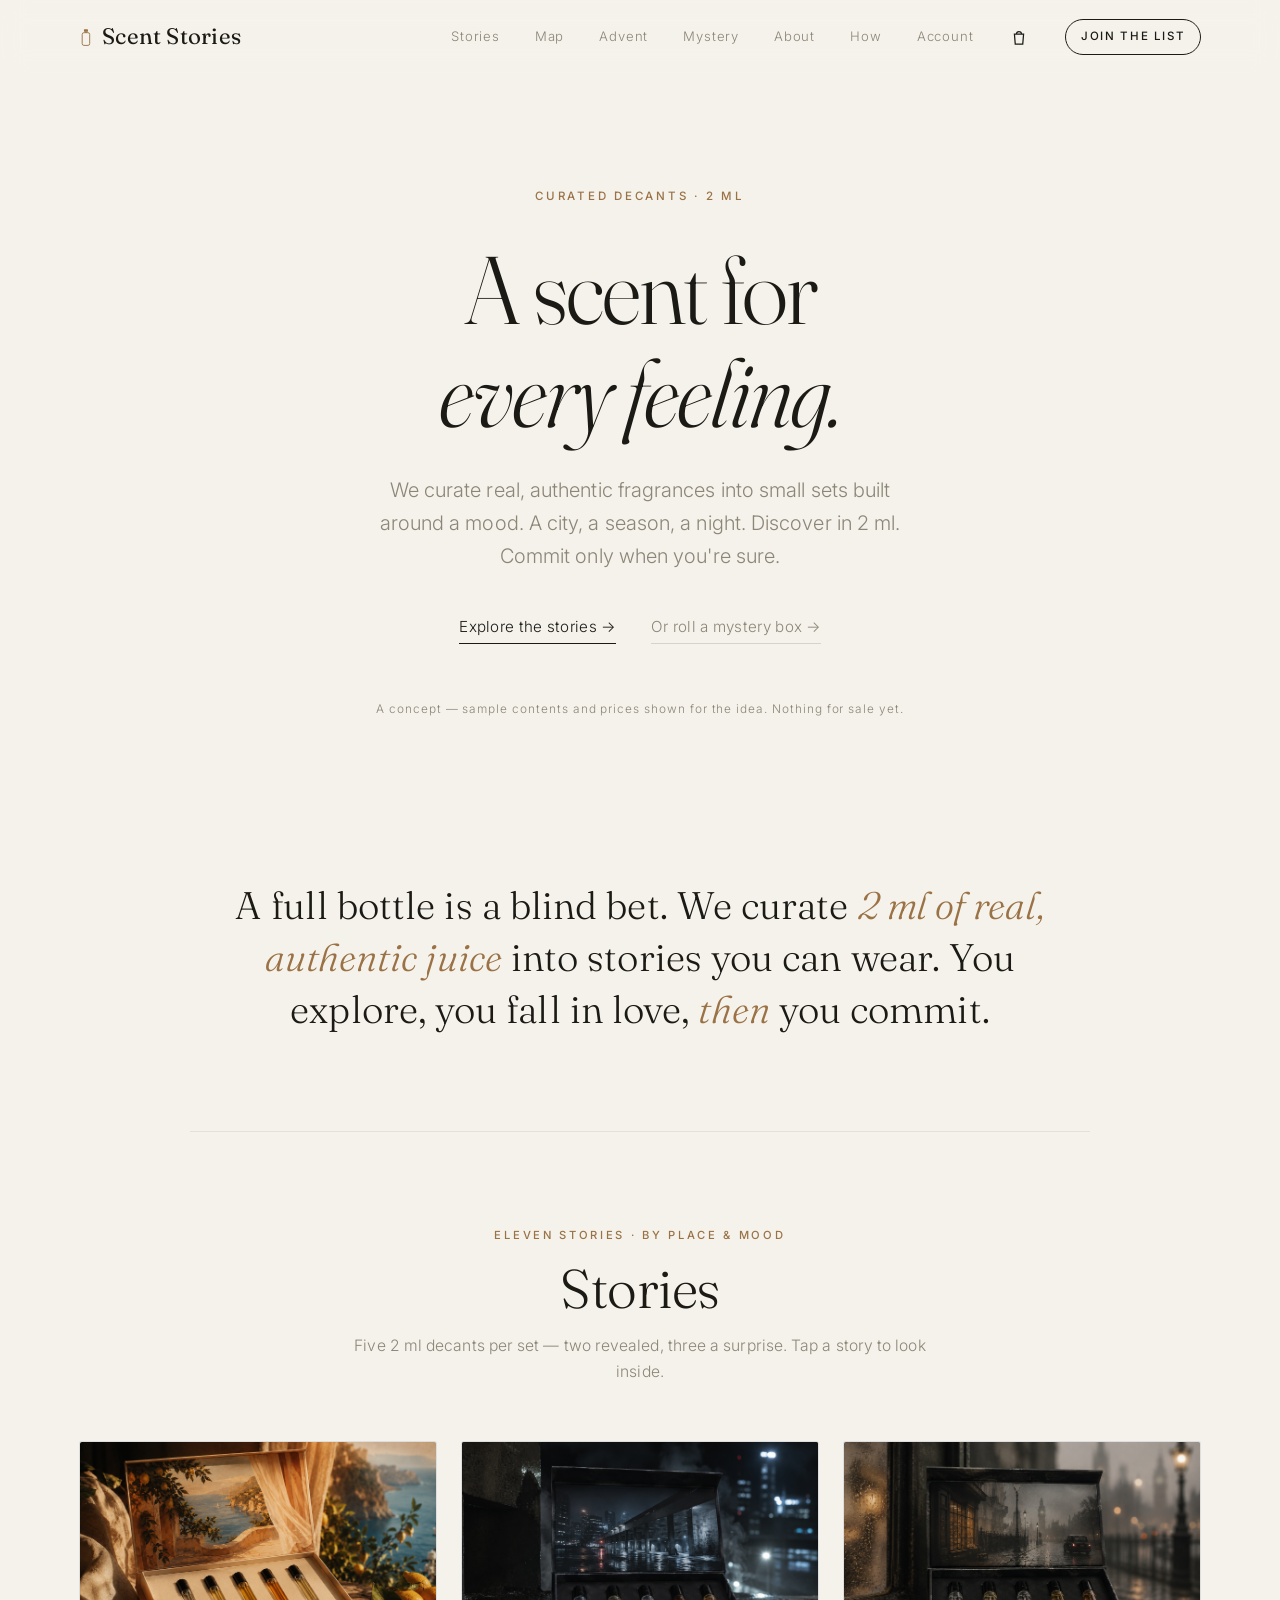
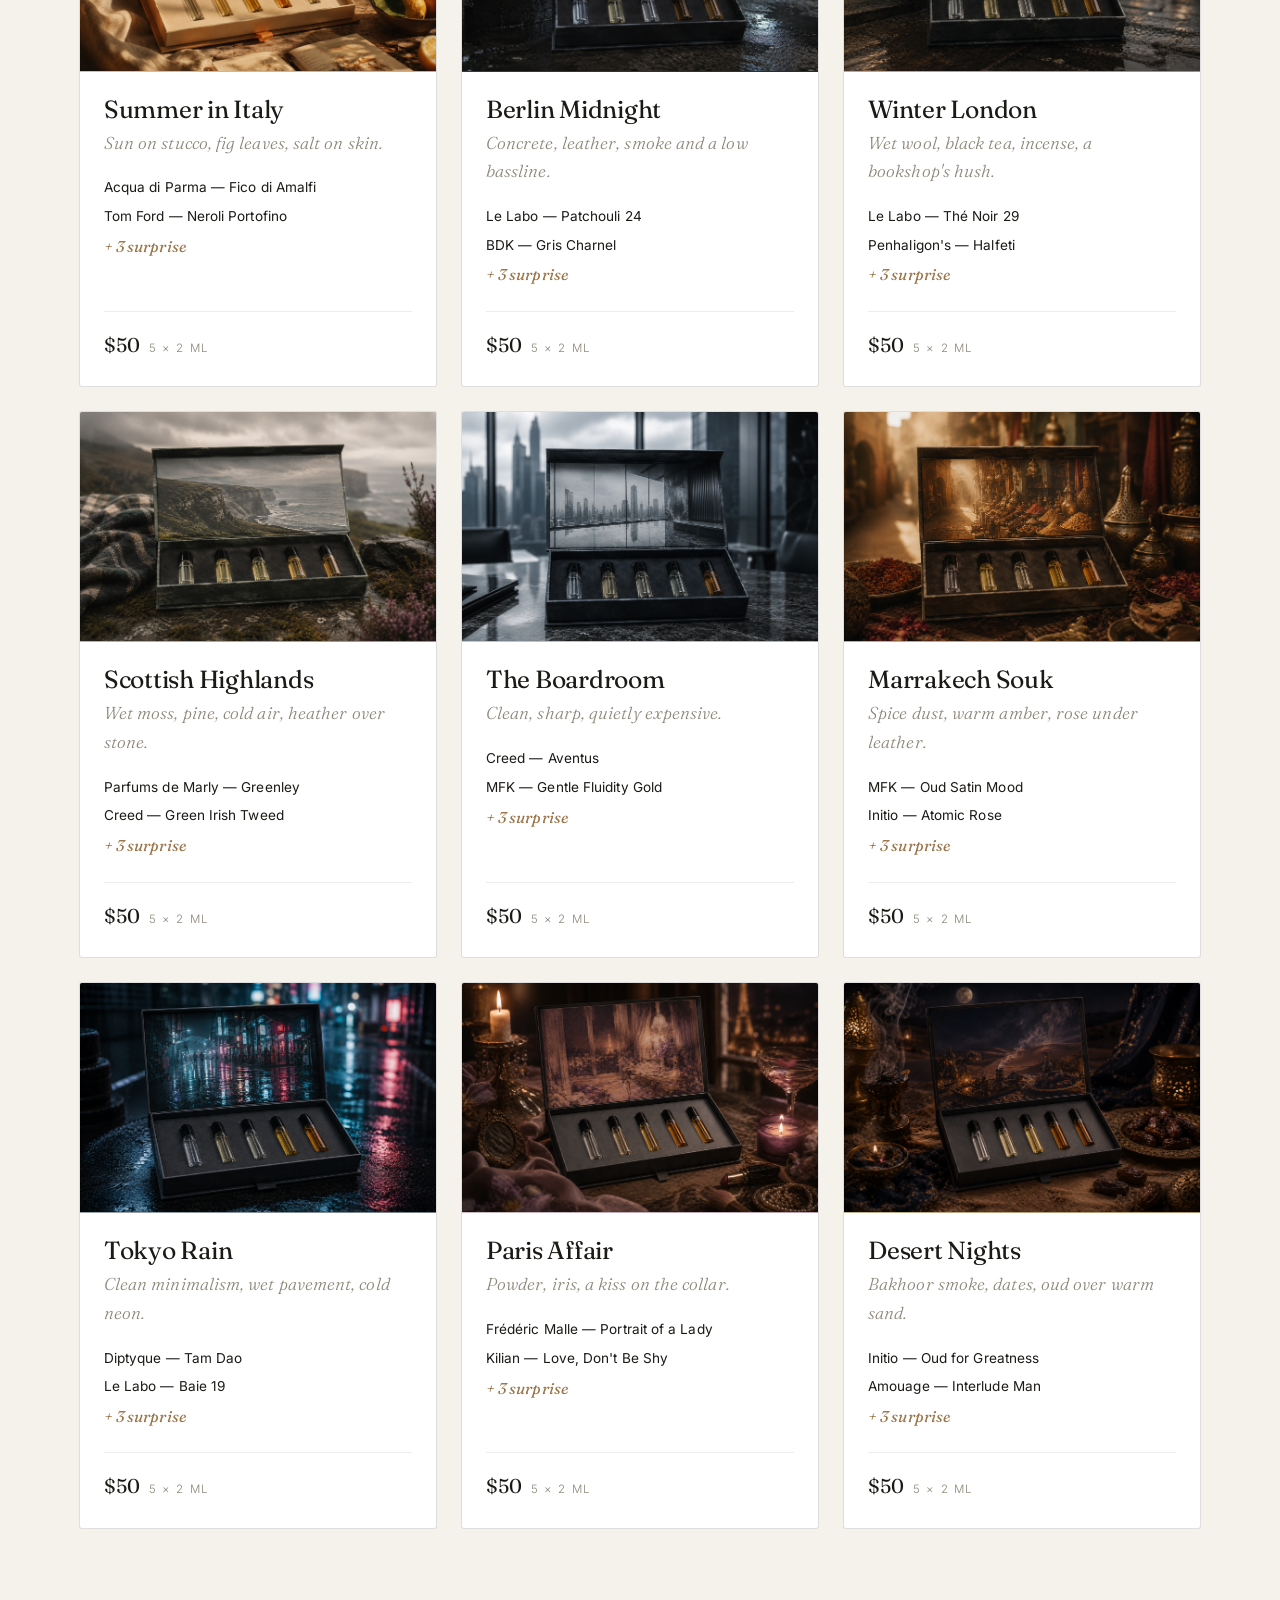
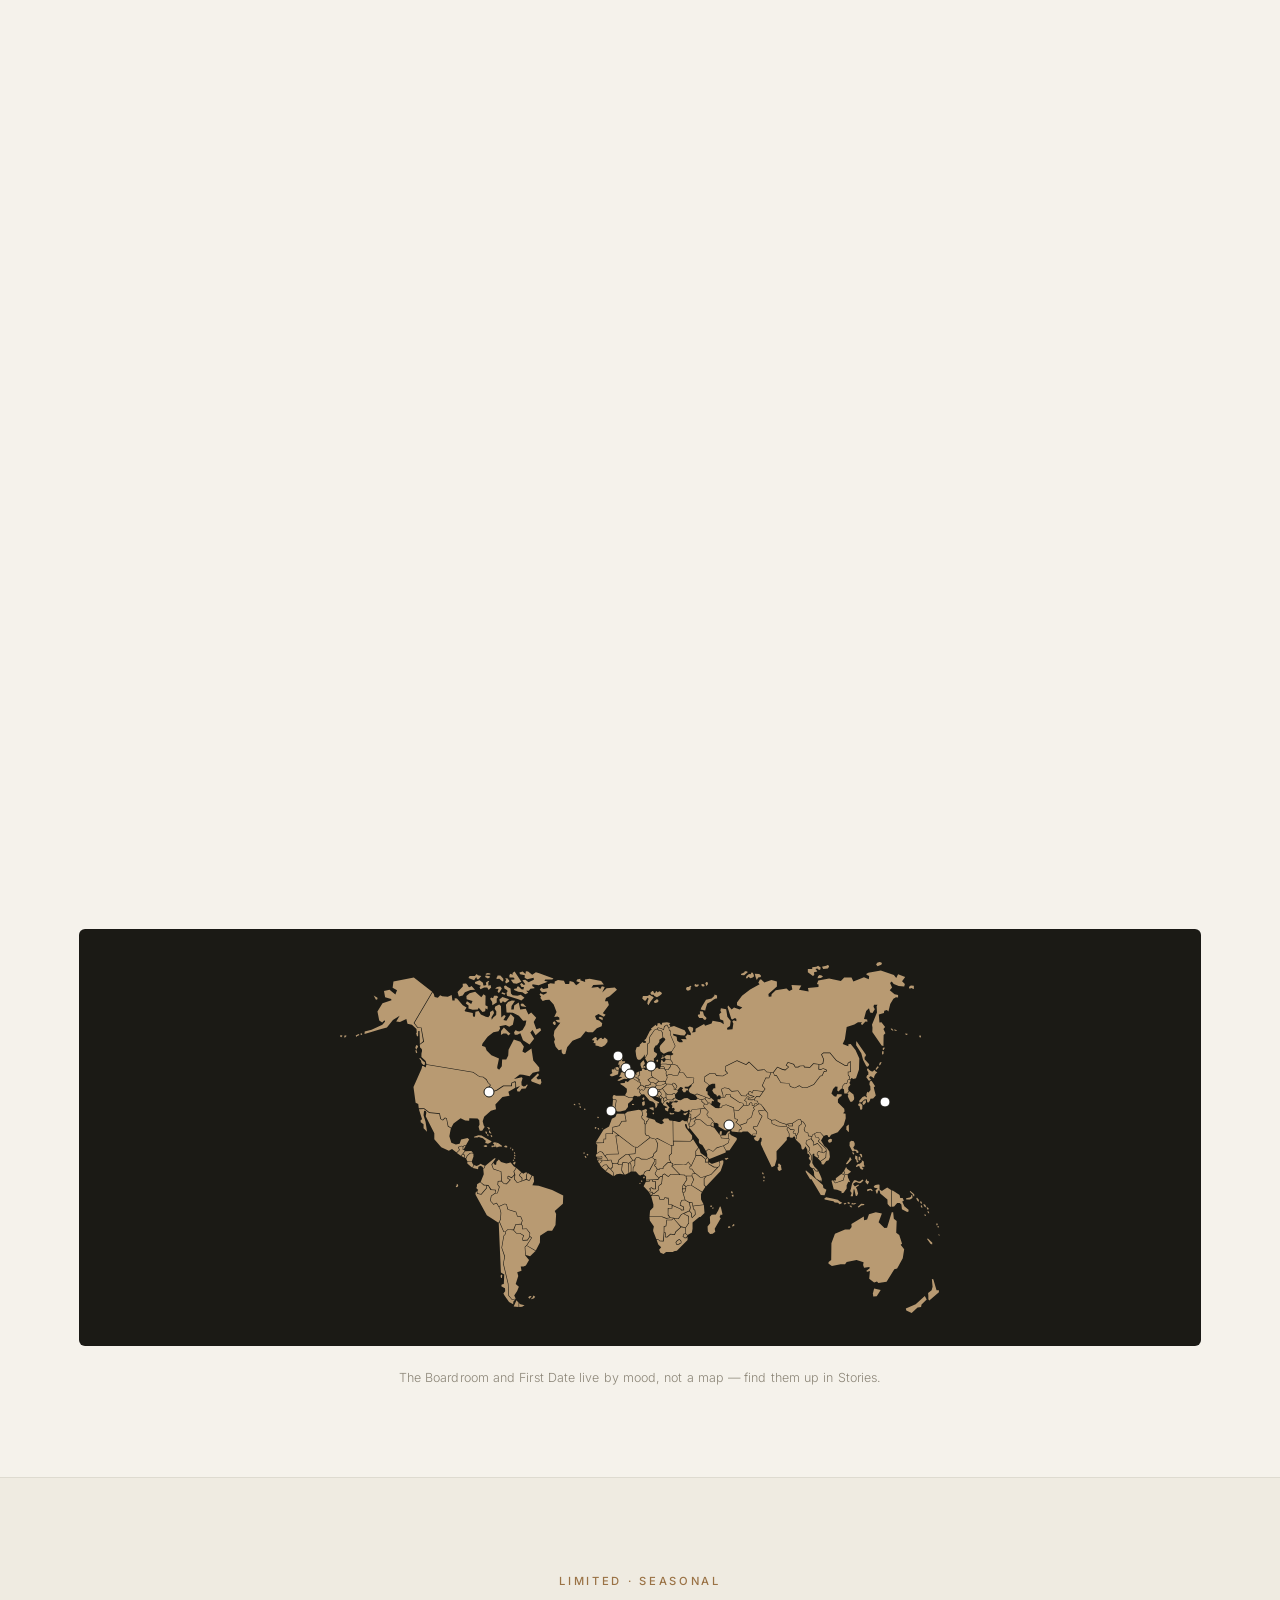
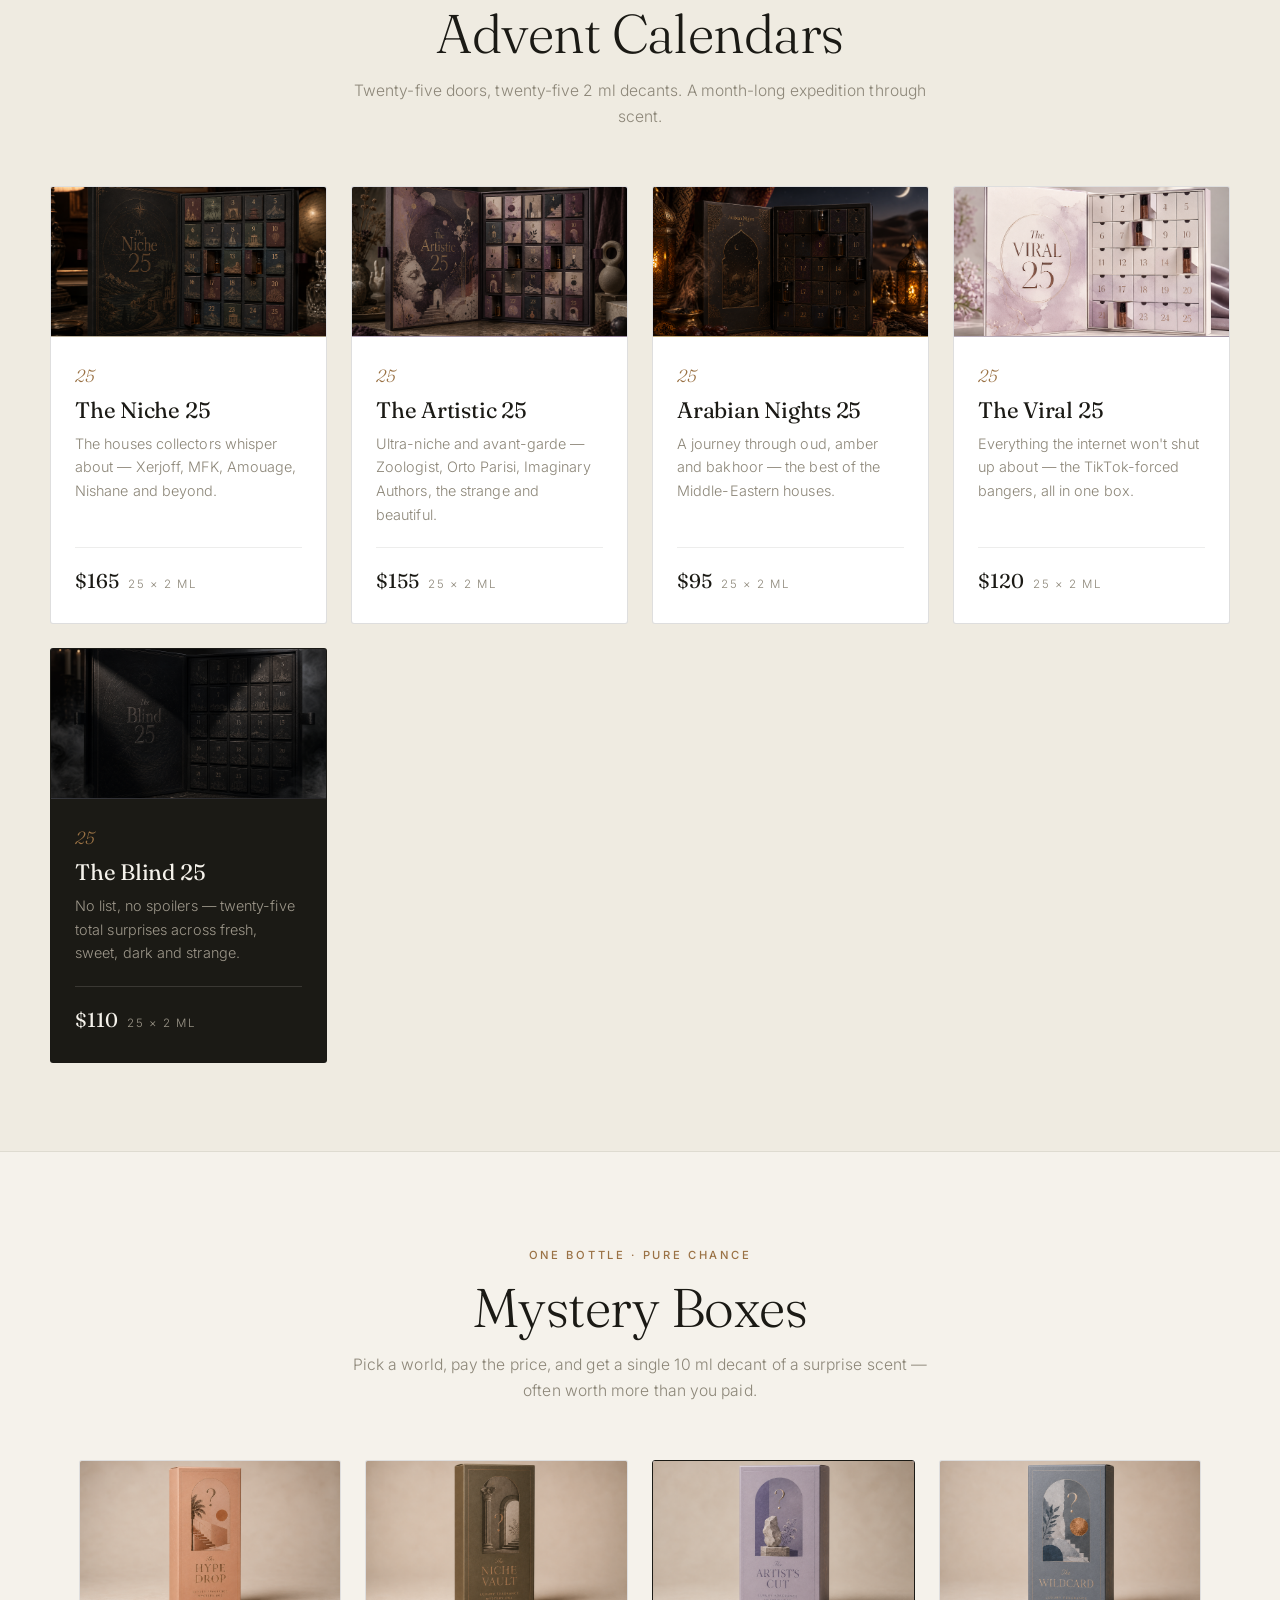
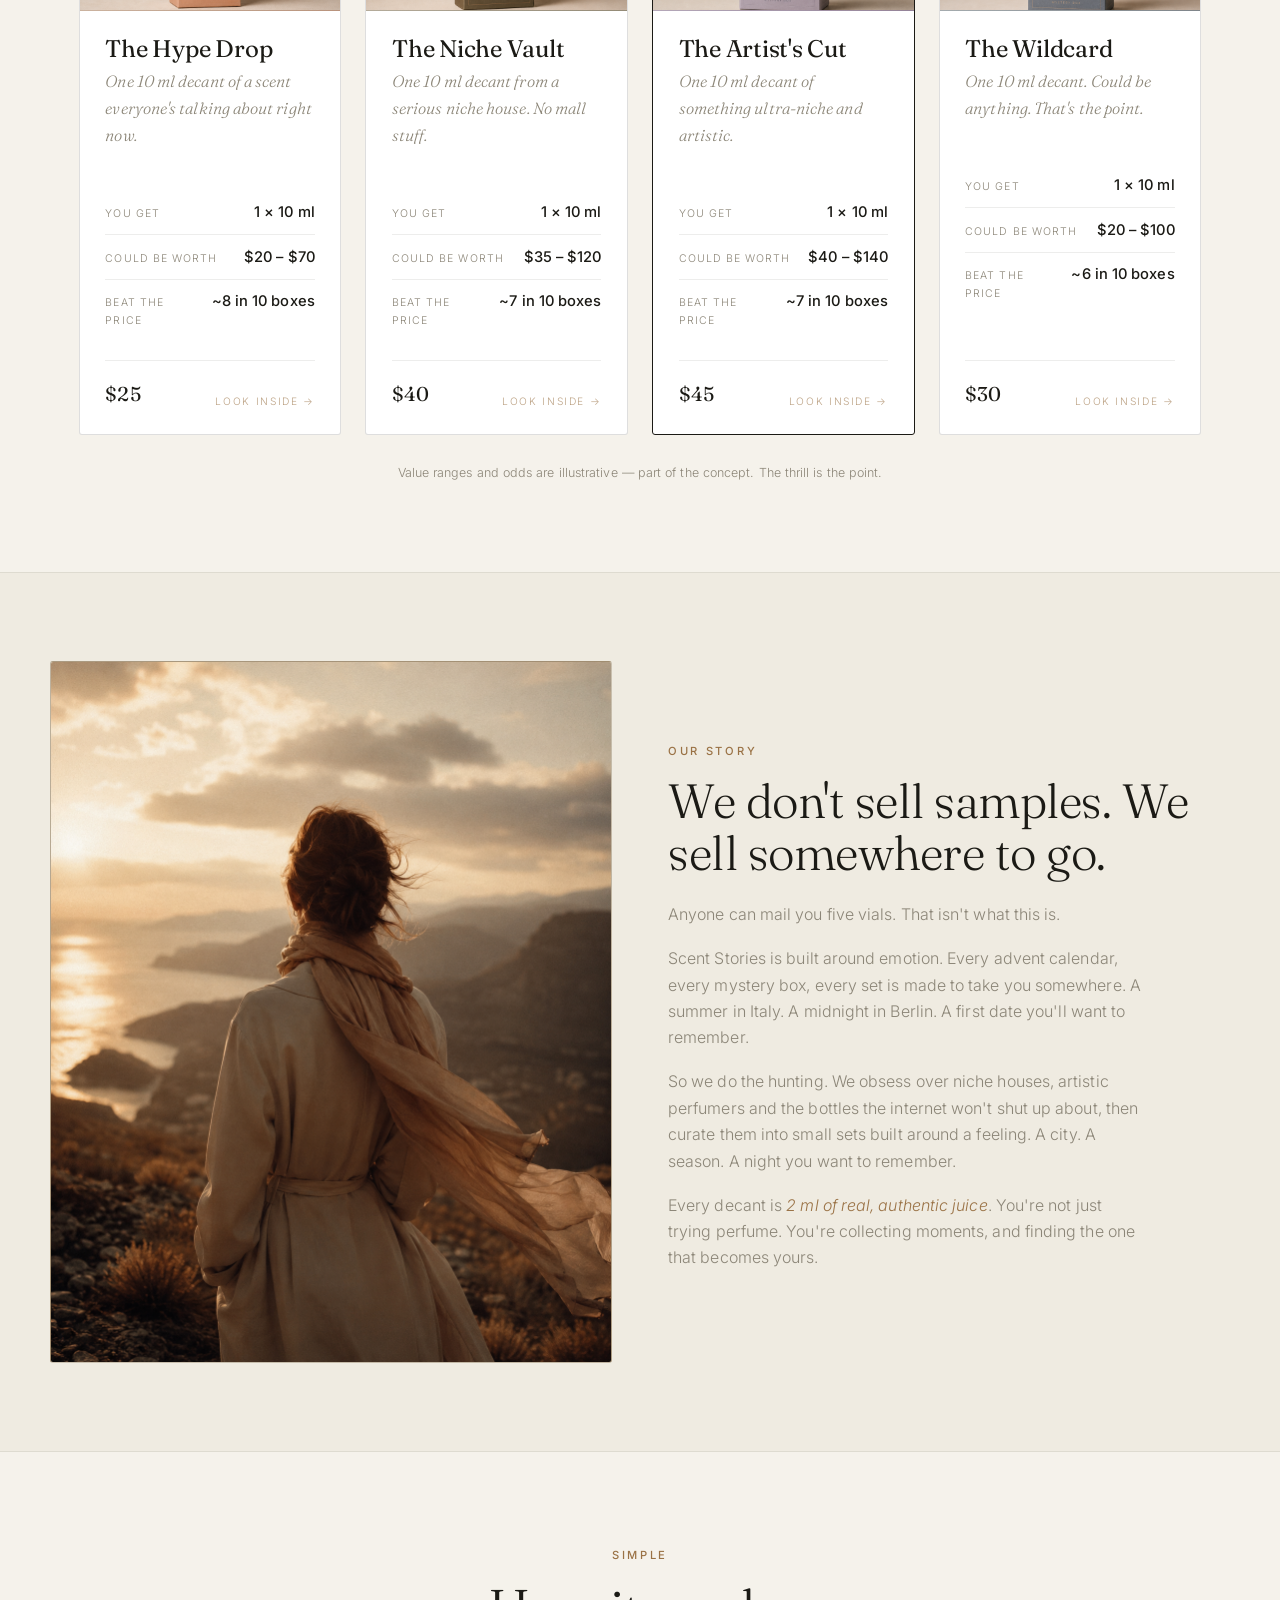
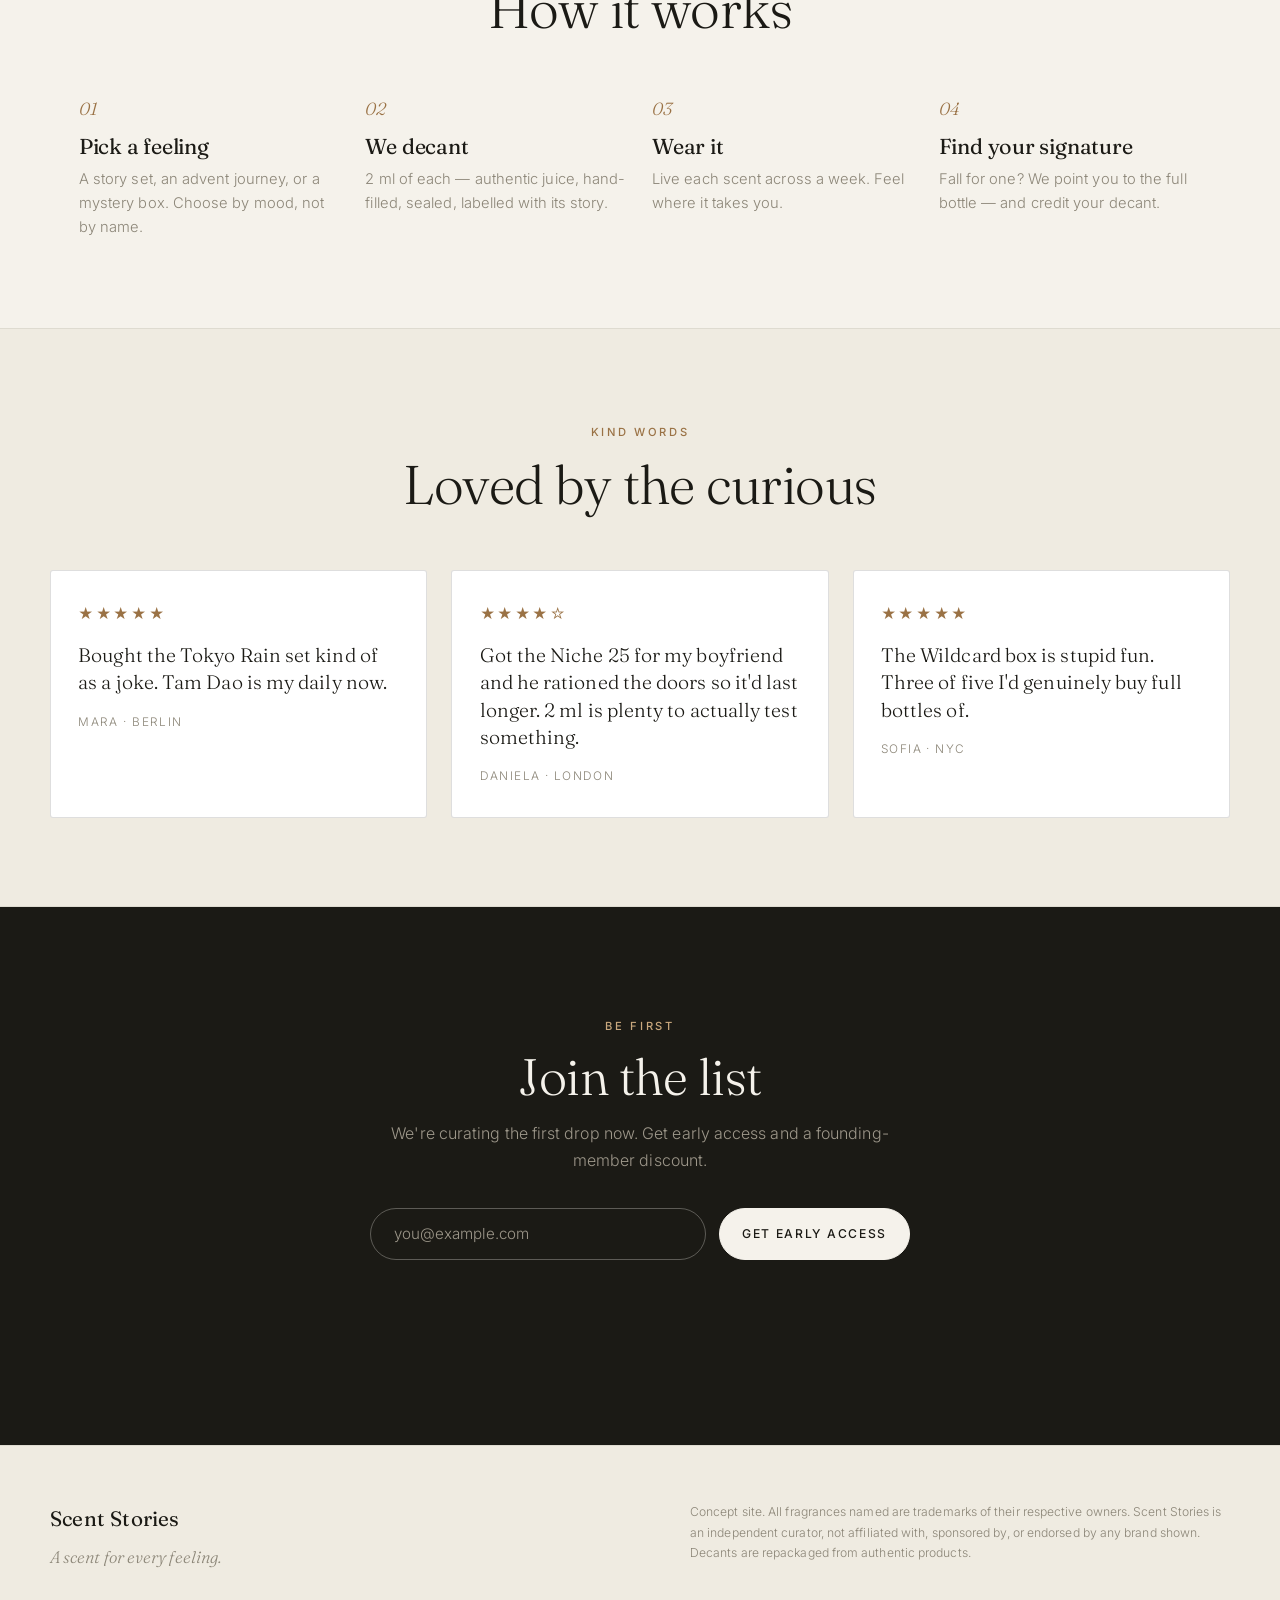
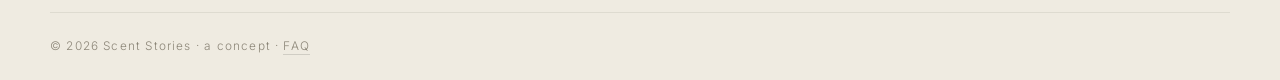
==== index.html @ eb75f5ad "Add working cart: add-to-bag from modal, slide-in drawer, qty/remove, badge, subtotal; account shows" ====
<!DOCTYPE html>
<html lang="en">
<head>
<meta charset="UTF-8" />
<meta name="viewport" content="width=device-width, initial-scale=1.0" />
<title>Scent Stories — a scent for every feeling</title>
<meta name="description" content="Curated 2ml decant sets, advent calendars and fragrance mystery boxes. A scent for every feeling." />
<link rel="preconnect" href="https://fonts.googleapis.com" />
<link rel="preconnect" href="https://fonts.gstatic.com" crossorigin />
<link href="https://fonts.googleapis.com/css2?family=Fraunces:ital,opsz,wght@0,9..144,300;0,9..144,400;1,9..144,400&family=Inter:wght@300;400;500&display=swap" rel="stylesheet" />
<link rel="icon" type="image/svg+xml" href="favicon.svg" />
<link rel="stylesheet" href="styles.css" />
</head>
<body>

<!-- NAV -->
<header class="nav" id="nav">
  <div class="nav-inner">
    <a href="#top" class="brand"><svg class="brand-mark" viewBox="0 0 24 32" aria-hidden="true"><rect x="8.5" y="2" width="7" height="4.4" rx="1" fill="currentColor"/><rect x="10.5" y="6" width="3" height="2" fill="currentColor"/><rect x="5.5" y="8" width="13" height="22" rx="3" fill="none" stroke="currentColor" stroke-width="1.6"/></svg>Scent&nbsp;Stories</a>
    <nav class="nav-links">
      <a href="#sets">Stories</a>
      <a href="#map">Map</a>
      <a href="#advent">Advent</a>
      <a href="#mystery">Mystery</a>
      <a href="#about">About</a>
      <a href="#how">How</a>
      <a href="account.html">Account</a>
    </nav>
    <button class="cart-btn" id="cartBtn" aria-label="Open bag">
      <svg viewBox="0 0 24 24" width="20" height="20" aria-hidden="true"><path d="M6.5 8.5 h11 l-1 12 H7.5 Z" fill="none" stroke="currentColor" stroke-width="1.5"/><path d="M9 8.5 a3 3 0 0 1 6 0" fill="none" stroke="currentColor" stroke-width="1.5"/></svg>
      <span class="cart-count" id="cartCount">0</span>
    </button>
    <a href="#waitlist" class="btn btn-pill nav-cta">Join the list</a>
    <button class="nav-toggle" aria-label="Menu" onclick="document.body.classList.toggle('nav-open')">
      <span></span><span></span><span></span>
    </button>
  </div>
</header>

<!-- HERO -->
<section class="hero" id="top">
  <div class="hero-content">
    <p class="eyebrow">Curated decants · 2&nbsp;ml</p>
    <h1 class="hero-title">A scent for<br/><em>every feeling.</em></h1>
    <p class="lede">We curate real, authentic fragrances into small sets built around a mood.
      A city, a season, a night. Discover in 2&nbsp;ml. Commit only when you're sure.</p>
    <div class="hero-actions">
      <a href="#sets" class="link-arrow">Explore the stories</a>
      <a href="#mystery" class="link-arrow muted">Or roll a mystery box</a>
    </div>
  </div>
  <p class="hero-note">A concept — sample contents and prices shown for the idea. Nothing for sale yet.</p>
</section>

<!-- MANIFESTO -->
<section class="manifesto reveal">
  <p>A full bottle is a blind bet. We curate <em>2&nbsp;ml of real, authentic juice</em>
     into stories you can wear. You explore, you fall in love, <em>then</em> you commit.</p>
</section>

<!-- STORIES / SETS -->
<section class="section" id="sets">
  <div class="section-head reveal">
    <span class="kicker">Eleven stories · by place &amp; mood</span>
    <h2>Stories</h2>
    <p>Five 2&nbsp;ml decants per set — two revealed, three a surprise. Tap a story to look inside.</p>
  </div>

  <div class="grid sets-grid">

    <article class="card set reveal">
      <div class="set-img g-italy"><img class="set-photo" src="images/summer-in-italy.png" alt="" loading="lazy" onerror="this.remove()"></div>
      <div class="set-body">
        <h3>Summer in Italy</h3>
        <p class="mood">Sun on stucco, fig leaves, salt on skin.</p>
        <ul class="notes"><li>Acqua di Parma — Fico di Amalfi</li><li>Tom Ford — Neroli Portofino</li><li class="surprise">+ 3 surprise</li></ul>
        <div class="set-foot"><div class="foot-left"><span class="price">$50</span><span class="qty">5 × 2&nbsp;ml</span></div><span class="open-hint">Look inside →</span></div>
      </div>
    </article>

    <article class="card set reveal">
      <div class="set-img g-berlin"><img class="set-photo" src="images/berlin-midnight.png" alt="" loading="lazy" onerror="this.remove()"></div>
      <div class="set-body">
        <h3>Berlin Midnight</h3>
        <p class="mood">Concrete, leather, smoke and a low bassline.</p>
        <ul class="notes"><li>Le Labo — Patchouli 24</li><li>BDK — Gris Charnel</li><li class="surprise">+ 3 surprise</li></ul>
        <div class="set-foot"><div class="foot-left"><span class="price">$50</span><span class="qty">5 × 2&nbsp;ml</span></div><span class="open-hint">Look inside →</span></div>
      </div>
    </article>

    <article class="card set reveal">
      <div class="set-img g-london"><img class="set-photo" src="images/winter-london.png" alt="" loading="lazy" onerror="this.remove()"></div>
      <div class="set-body">
        <h3>Winter London</h3>
        <p class="mood">Wet wool, black tea, incense, a bookshop's hush.</p>
        <ul class="notes"><li>Le Labo — Thé Noir 29</li><li>Penhaligon's — Halfeti</li><li class="surprise">+ 3 surprise</li></ul>
        <div class="set-foot"><div class="foot-left"><span class="price">$50</span><span class="qty">5 × 2&nbsp;ml</span></div><span class="open-hint">Look inside →</span></div>
      </div>
    </article>

    <article class="card set reveal">
      <div class="set-img g-highlands"><img class="set-photo" src="images/scottish-highlands.png" alt="" loading="lazy" onerror="this.remove()"></div>
      <div class="set-body">
        <h3>Scottish Highlands</h3>
        <p class="mood">Wet moss, pine, cold air, heather over stone.</p>
        <ul class="notes"><li>Parfums de Marly — Greenley</li><li>Creed — Green Irish Tweed</li><li class="surprise">+ 3 surprise</li></ul>
        <div class="set-foot"><div class="foot-left"><span class="price">$50</span><span class="qty">5 × 2&nbsp;ml</span></div><span class="open-hint">Look inside →</span></div>
      </div>
    </article>

    <article class="card set reveal">
      <div class="set-img g-board"><img class="set-photo" src="images/the-boardroom.png" alt="" loading="lazy" onerror="this.remove()"></div>
      <div class="set-body">
        <h3>The Boardroom</h3>
        <p class="mood">Clean, sharp, quietly expensive.</p>
        <ul class="notes"><li>Creed — Aventus</li><li>MFK — Gentle Fluidity Gold</li><li class="surprise">+ 3 surprise</li></ul>
        <div class="set-foot"><div class="foot-left"><span class="price">$50</span><span class="qty">5 × 2&nbsp;ml</span></div><span class="open-hint">Look inside →</span></div>
      </div>
    </article>

    <article class="card set reveal">
      <div class="set-img g-marrakech"><img class="set-photo" src="images/marrakech-souk.png" alt="" loading="lazy" onerror="this.remove()"></div>
      <div class="set-body">
        <h3>Marrakech Souk</h3>
        <p class="mood">Spice dust, warm amber, rose under leather.</p>
        <ul class="notes"><li>MFK — Oud Satin Mood</li><li>Initio — Atomic Rose</li><li class="surprise">+ 3 surprise</li></ul>
        <div class="set-foot"><div class="foot-left"><span class="price">$50</span><span class="qty">5 × 2&nbsp;ml</span></div><span class="open-hint">Look inside →</span></div>
      </div>
    </article>

    <article class="card set reveal">
      <div class="set-img g-tokyo"><img class="set-photo" src="images/tokyo-rain.png" alt="" loading="lazy" onerror="this.remove()"></div>
      <div class="set-body">
        <h3>Tokyo Rain</h3>
        <p class="mood">Clean minimalism, wet pavement, cold neon.</p>
        <ul class="notes"><li>Diptyque — Tam Dao</li><li>Le Labo — Baie 19</li><li class="surprise">+ 3 surprise</li></ul>
        <div class="set-foot"><div class="foot-left"><span class="price">$50</span><span class="qty">5 × 2&nbsp;ml</span></div><span class="open-hint">Look inside →</span></div>
      </div>
    </article>

    <article class="card set reveal">
      <div class="set-img g-paris"><img class="set-photo" src="images/paris-affair.png" alt="" loading="lazy" onerror="this.remove()"></div>
      <div class="set-body">
        <h3>Paris Affair</h3>
        <p class="mood">Powder, iris, a kiss on the collar.</p>
        <ul class="notes"><li>Frédéric Malle — Portrait of a Lady</li><li>Kilian — Love, Don't Be Shy</li><li class="surprise">+ 3 surprise</li></ul>
        <div class="set-foot"><div class="foot-left"><span class="price">$50</span><span class="qty">5 × 2&nbsp;ml</span></div><span class="open-hint">Look inside →</span></div>
      </div>
    </article>

    <article class="card set reveal">
      <div class="set-img g-desert"><img class="set-photo" src="images/desert-nights.png" alt="" loading="lazy" onerror="this.remove()"></div>
      <div class="set-body">
        <h3>Desert Nights</h3>
        <p class="mood">Bakhoor smoke, dates, oud over warm sand.</p>
        <ul class="notes"><li>Initio — Oud for Greatness</li><li>Amouage — Interlude Man</li><li class="surprise">+ 3 surprise</li></ul>
        <div class="set-foot"><div class="foot-left"><span class="price">$50</span><span class="qty">5 × 2&nbsp;ml</span></div><span class="open-hint">Look inside →</span></div>
      </div>
    </article>

    <article class="card set reveal">
      <div class="set-img g-ny"><img class="set-photo" src="images/new-york-penthouse.png" alt="" loading="lazy" onerror="this.remove()"></div>
      <div class="set-body">
        <h3>New York Penthouse</h3>
        <p class="mood">Ambroxan, glass, altitude. Loud on purpose.</p>
        <ul class="notes"><li>MFK — 724</li><li>Le Labo — Another 13</li><li class="surprise">+ 3 surprise</li></ul>
        <div class="set-foot"><div class="foot-left"><span class="price">$50</span><span class="qty">5 × 2&nbsp;ml</span></div><span class="open-hint">Look inside →</span></div>
      </div>
    </article>

    <article class="card set reveal">
      <div class="set-img g-date"><img class="set-photo" src="images/first-date.png" alt="" loading="lazy" onerror="this.remove()"></div>
      <div class="set-body">
        <h3>First Date</h3>
        <p class="mood">Warm, sweet, impossible not to lean closer.</p>
        <ul class="notes"><li>Kilian — Angels' Share</li><li>Nishane — Ani</li><li class="surprise">+ 3 surprise</li></ul>
        <div class="set-foot"><div class="foot-left"><span class="price">$50</span><span class="qty">5 × 2&nbsp;ml</span></div><span class="open-hint">Look inside →</span></div>
      </div>
    </article>

  </div>
</section>

<!-- SCENT MAP -->
<section class="section mapsec" id="map">
  <div class="section-head reveal">
    <span class="kicker">Travel by scent</span>
    <h2>Find your story on the map</h2>
    <p>Every set is a place. Tap a pin to open its story.</p>
  </div>
  <div class="map-wrap reveal">
    <div class="map-stage">
      <img class="map-bg" src="images/world-map.svg" alt="World map" />
      <button class="pin" style="left:24.9%;top:37.0%" data-target="New York Penthouse" aria-label="New York Penthouse"><span class="dot"></span><span class="plabel">New York Penthouse</span></button>
      <button class="pin" style="left:46.4%;top:26.8%" data-target="Scottish Highlands" aria-label="Scottish Highlands"><span class="dot"></span><span class="plabel">Scottish Highlands</span></button>
      <button class="pin" style="left:47.7%;top:30.3%" data-target="Winter London" aria-label="Winter London"><span class="dot"></span><span class="plabel">Winter London</span></button>
      <button class="pin" style="left:48.4%;top:31.9%" data-target="Paris Affair" aria-label="Paris Affair"><span class="dot"></span><span class="plabel">Paris Affair</span></button>
      <button class="pin" style="left:51.8%;top:29.7%" data-target="Berlin Midnight" aria-label="Berlin Midnight"><span class="dot"></span><span class="plabel">Berlin Midnight</span></button>
      <button class="pin" style="left:52.2%;top:37.0%" data-target="Summer in Italy" aria-label="Summer in Italy"><span class="dot"></span><span class="plabel">Summer in Italy</span></button>
      <button class="pin" style="left:45.2%;top:42.6%" data-target="Marrakech Souk" aria-label="Marrakech Souk"><span class="dot"></span><span class="plabel">Marrakech Souk</span></button>
      <button class="pin" style="left:64.8%;top:46.6%" data-target="Desert Nights" aria-label="Desert Nights"><span class="dot"></span><span class="plabel">Desert Nights</span></button>
      <button class="pin" style="left:90.8%;top:40.1%" data-target="Tokyo Rain" aria-label="Tokyo Rain"><span class="dot"></span><span class="plabel">Tokyo Rain</span></button>
    </div>
  </div>
  <p class="map-hint">The Boardroom and First Date live by mood, not a map — find them up in Stories.</p>
</section>

<!-- ADVENT -->
<section class="section section-alt" id="advent">
  <div class="section-head reveal">
    <span class="kicker">Limited · seasonal</span>
    <h2>Advent Calendars</h2>
    <p>Twenty-five doors, twenty-five 2&nbsp;ml decants. A month-long expedition through scent.</p>
  </div>

  <div class="grid advent-grid">
    <article class="card advent reveal">
      <div class="advent-img g-advent-niche"><img class="advent-photo" src="images/advent-niche-25.png" alt="" loading="lazy" onerror="this.remove()"></div>
      <div class="advent-body">
        <span class="advent-no">25</span>
        <h3>The Niche 25</h3>
        <p>The houses collectors whisper about — Xerjoff, MFK, Amouage, Nishane and beyond.</p>
        <div class="set-foot"><div class="foot-left"><span class="price">$165</span><span class="qty">25 × 2&nbsp;ml</span></div><span class="open-hint">Look inside →</span></div>
      </div>
    </article>
    <article class="card advent reveal">
      <div class="advent-img g-advent-artistic"><img class="advent-photo" src="images/advent-artistic-25.png" alt="" loading="lazy" onerror="this.remove()"></div>
      <div class="advent-body">
        <span class="advent-no">25</span>
        <h3>The Artistic 25</h3>
        <p>Ultra-niche and avant-garde — Zoologist, Orto Parisi, Imaginary Authors, the strange and beautiful.</p>
        <div class="set-foot"><div class="foot-left"><span class="price">$155</span><span class="qty">25 × 2&nbsp;ml</span></div><span class="open-hint">Look inside →</span></div>
      </div>
    </article>
    <article class="card advent reveal">
      <div class="advent-img g-advent-arab"><img class="advent-photo" src="images/advent-arabian-25.png" alt="" loading="lazy" onerror="this.remove()"></div>
      <div class="advent-body">
        <span class="advent-no">25</span>
        <h3>Arabian Nights 25</h3>
        <p>A journey through oud, amber and bakhoor — the best of the Middle-Eastern houses.</p>
        <div class="set-foot"><div class="foot-left"><span class="price">$95</span><span class="qty">25 × 2&nbsp;ml</span></div><span class="open-hint">Look inside →</span></div>
      </div>
    </article>
    <article class="card advent reveal">
      <div class="advent-img g-advent-viral"><img class="advent-photo" src="images/advent-tiktok-25.png" alt="" loading="lazy" onerror="this.remove()"></div>
      <div class="advent-body">
        <span class="advent-no">25</span>
        <h3>The Viral 25</h3>
        <p>Everything the internet won't shut up about — the TikTok-forced bangers, all in one box.</p>
        <div class="set-foot"><div class="foot-left"><span class="price">$120</span><span class="qty">25 × 2&nbsp;ml</span></div><span class="open-hint">Look inside →</span></div>
      </div>
    </article>
    <article class="card advent advent-dark reveal">
      <div class="advent-img g-advent-blind"><img class="advent-photo" src="images/advent-blind-25.png" alt="" loading="lazy" onerror="this.remove()"></div>
      <div class="advent-body">
        <span class="advent-no">25</span>
        <h3>The Blind 25</h3>
        <p>No list, no spoilers — twenty-five total surprises across fresh, sweet, dark and strange.</p>
        <div class="set-foot"><div class="foot-left"><span class="price">$110</span><span class="qty">25 × 2&nbsp;ml</span></div><span class="open-hint">Look inside →</span></div>
      </div>
    </article>
  </div>
</section>

<!-- MYSTERY BOXES -->
<section class="section" id="mystery">
  <div class="section-head reveal">
    <span class="kicker">One bottle · pure chance</span>
    <h2>Mystery Boxes</h2>
    <p>Pick a world, pay the price, and get a single 10&nbsp;ml decant of a surprise scent — often
      worth more than you paid.</p>
  </div>

  <div class="grid mystery-grid">

    <article class="card mbox reveal">
      <div class="mbox-img g-myhype"><img class="mbox-photo" src="images/mystery-hype.png" alt="" loading="lazy" onerror="this.remove()"></div>
      <div class="mbox-body">
        <h3>The Hype Drop</h3>
        <p class="mbox-sub">One 10&nbsp;ml decant of a scent everyone's talking about right now.</p>
        <ul class="mbox-facts">
          <li><span>You get</span><b>1 × 10&nbsp;ml</b></li>
          <li><span>Could be worth</span><b>$20 – $70</b></li>
          <li><span>Beat the price</span><b>~8 in 10 boxes</b></li>
        </ul>
        <div class="mbox-foot"><span class="price">$25</span><span class="open-hint">Look inside →</span></div>
      </div>
    </article>

    <article class="card mbox reveal">
      <div class="mbox-img g-myvault"><img class="mbox-photo" src="images/mystery-niche.png" alt="" loading="lazy" onerror="this.remove()"></div>
      <div class="mbox-body">
        <h3>The Niche Vault</h3>
        <p class="mbox-sub">One 10&nbsp;ml decant from a serious niche house. No mall stuff.</p>
        <ul class="mbox-facts">
          <li><span>You get</span><b>1 × 10&nbsp;ml</b></li>
          <li><span>Could be worth</span><b>$35 – $120</b></li>
          <li><span>Beat the price</span><b>~7 in 10 boxes</b></li>
        </ul>
        <div class="mbox-foot"><span class="price">$40</span><span class="open-hint">Look inside →</span></div>
      </div>
    </article>

    <article class="card mbox mbox-feature reveal">
      <div class="mbox-img g-myartist"><img class="mbox-photo" src="images/mystery-artist.png" alt="" loading="lazy" onerror="this.remove()"></div>
      <div class="mbox-body">
        <h3>The Artist's Cut</h3>
        <p class="mbox-sub">One 10&nbsp;ml decant of something ultra-niche and artistic.</p>
        <ul class="mbox-facts">
          <li><span>You get</span><b>1 × 10&nbsp;ml</b></li>
          <li><span>Could be worth</span><b>$40 – $140</b></li>
          <li><span>Beat the price</span><b>~7 in 10 boxes</b></li>
        </ul>
        <div class="mbox-foot"><span class="price">$45</span><span class="open-hint">Look inside →</span></div>
      </div>
    </article>

    <article class="card mbox reveal">
      <div class="mbox-img g-mywild"><img class="mbox-photo" src="images/mystery-wildcard.png" alt="" loading="lazy" onerror="this.remove()"></div>
      <div class="mbox-body">
        <h3>The Wildcard</h3>
        <p class="mbox-sub">One 10&nbsp;ml decant. Could be anything. That's the point.</p>
        <ul class="mbox-facts">
          <li><span>You get</span><b>1 × 10&nbsp;ml</b></li>
          <li><span>Could be worth</span><b>$20 – $100</b></li>
          <li><span>Beat the price</span><b>~6 in 10 boxes</b></li>
        </ul>
        <div class="mbox-foot"><span class="price">$30</span><span class="open-hint">Look inside →</span></div>
      </div>
    </article>

  </div>
  <p class="odds-note">Value ranges and odds are illustrative — part of the concept. The thrill is the point.</p>
</section>

<!-- ABOUT -->
<section class="section section-alt about" id="about">
  <div class="about-grid">
    <div class="about-media reveal">
      <div class="about-img g-about"><img class="about-photo" src="images/about.png" alt="" loading="lazy" onerror="this.remove()"></div>
    </div>
    <div class="about-text reveal">
      <span class="kicker">Our story</span>
      <h2>We don't sell samples. We sell somewhere to go.</h2>
      <p>Anyone can mail you five vials. That isn't what this is.</p>
      <p>Scent Stories is built around emotion. Every advent calendar, every mystery box, every set
        is made to take you somewhere. A summer in Italy. A midnight in Berlin. A first date you'll
        want to remember.</p>
      <p>So we do the hunting. We obsess over niche houses, artistic perfumers and the bottles the
        internet won't shut up about, then curate them into small sets built around a feeling.
        A city. A season. A night you want to remember.</p>
      <p>Every decant is <em>2&nbsp;ml of real, authentic juice</em>. You're not just trying perfume.
        You're collecting moments, and finding the one that becomes yours.</p>
    </div>
  </div>
</section>

<!-- HOW IT WORKS -->
<section class="section" id="how">
  <div class="section-head reveal"><span class="kicker">Simple</span><h2>How it works</h2></div>
  <div class="grid steps-grid">
    <div class="step reveal"><span class="step-no">01</span><h3>Pick a feeling</h3><p>A story set, an advent journey, or a mystery box. Choose by mood, not by name.</p></div>
    <div class="step reveal"><span class="step-no">02</span><h3>We decant</h3><p>2&nbsp;ml of each — authentic juice, hand-filled, sealed, labelled with its story.</p></div>
    <div class="step reveal"><span class="step-no">03</span><h3>Wear it</h3><p>Live each scent across a week. Feel where it takes you.</p></div>
    <div class="step reveal"><span class="step-no">04</span><h3>Find your signature</h3><p>Fall for one? We point you to the full bottle — and credit your decant.</p></div>
  </div>
</section>

<!-- REVIEWS -->
<section class="section section-alt reviews" id="reviews">
  <div class="section-head reveal"><span class="kicker">Kind words</span><h2>Loved by the curious</h2></div>
  <div class="grid reviews-grid">
    <figure class="review reveal">
      <div class="stars">★★★★★</div>
      <blockquote>Bought the Tokyo Rain set kind of as a joke. Tam Dao is my daily now.</blockquote>
      <figcaption>Mara · Berlin</figcaption>
    </figure>
    <figure class="review reveal">
      <div class="stars">★★★★☆</div>
      <blockquote>Got the Niche 25 for my boyfriend and he rationed the doors so it'd last longer.
        2 ml is plenty to actually test something.</blockquote>
      <figcaption>Daniela · London</figcaption>
    </figure>
    <figure class="review reveal">
      <div class="stars">★★★★★</div>
      <blockquote>The Wildcard box is stupid fun. Three of five I'd genuinely buy full bottles of.</blockquote>
      <figcaption>Sofia · NYC</figcaption>
    </figure>
  </div>
</section>

<!-- WAITLIST -->
<section class="waitlist" id="waitlist">
  <div class="waitlist-inner reveal">
    <span class="kicker">Be first</span>
    <h2>Join the list</h2>
    <p>We're curating the first drop now. Get early access and a founding-member discount.</p>
    <form class="wl-form" onsubmit="event.preventDefault(); try{localStorage.setItem('ss_email', this.querySelector('input').value);}catch(e){} this.reset(); document.getElementById('wl-msg').classList.add('show');">
      <input type="email" required placeholder="you@example.com" aria-label="Email" />
      <button type="submit" class="btn btn-solid">Get early access</button>
    </form>
    <p id="wl-msg" class="wl-msg">You're on the list. (Concept demo — nothing was sent.)</p>
  </div>
</section>

<!-- FOOTER -->
<footer class="footer">
  <div class="footer-inner">
    <div class="footer-brand"><span class="brand">Scent&nbsp;Stories</span><p>A scent for every feeling.</p></div>
    <p class="disclaimer">Concept site. All fragrances named are trademarks of their respective owners.
      Scent Stories is an independent curator, not affiliated with, sponsored by, or endorsed by any brand shown.
      Decants are repackaged from authentic products.</p>
  </div>
  <div class="footer-bottom">© 2026 Scent Stories · a concept · <a href="faq.html" class="footer-link">FAQ</a></div>
</footer>

<!-- PRODUCT MODAL -->
<div class="modal" id="modal" aria-hidden="true">
  <div class="modal-overlay" data-close></div>
  <div class="modal-panel" role="dialog" aria-modal="true" aria-labelledby="modalTitle">
    <button class="modal-close" data-close aria-label="Close">×</button>
    <div class="modal-media" id="modalMedia"></div>
    <div class="modal-body">
      <span class="kicker" id="modalKicker">The set</span>
      <h3 id="modalTitle"></h3>
      <p class="modal-tagline" id="modalTagline"></p>
      <p class="modal-price" id="modalPrice"></p>
      <p class="modal-listlabel" id="modalListLabel">Inside</p>
      <ul class="modal-list" id="modalList"></ul>
      <p class="modal-next">First drop ships this autumn. Add it to your bag now — nothing is charged,
        this is a concept.</p>
      <button class="btn btn-solid full" id="modalAdd">Add to bag</button>
    </div>
  </div>
</div>

<!-- CART DRAWER -->
<div class="cart" id="cart" aria-hidden="true">
  <div class="cart-overlay" data-cart-close></div>
  <aside class="cart-panel" role="dialog" aria-label="Your bag">
    <div class="cart-head"><h3>Your bag</h3><button class="cart-x" data-cart-close aria-label="Close">×</button></div>
    <ul class="cart-items" id="cartItems"></ul>
    <p class="cart-empty" id="cartEmpty">Your bag is empty. <a href="#sets" data-cart-close class="link-arrow">Explore the stories</a></p>
    <div class="cart-foot" id="cartFoot" hidden>
      <div class="cart-sub"><span>Subtotal</span><span id="cartSubtotal">$0</span></div>
      <p class="cart-note">Concept demo — checkout isn't live yet. The first drop ships this autumn.</p>
      <button class="btn btn-solid full" id="cartCheckout">Checkout</button>
    </div>
  </aside>
</div>

<script>
const $=id=>document.getElementById(id);
// scroll reveal
const io=new IntersectionObserver((es)=>{es.forEach(e=>{if(e.isIntersecting){e.target.classList.add('in');io.unobserve(e.target);}})},{threshold:0.1});
document.querySelectorAll('.reveal').forEach(el=>io.observe(el));
// nav
const nav=document.getElementById('nav');
addEventListener('scroll',()=>nav.classList.toggle('scrolled',scrollY>16));
document.querySelectorAll('.nav-links a').forEach(a=>a.addEventListener('click',()=>document.body.classList.remove('nav-open')));

// product modal
const modal=document.getElementById('modal');
let currentProduct=null, currentPrice=0;
function openModal(card){
  const type = card.classList.contains('advent')?'advent':card.classList.contains('mbox')?'mystery':'set';
  const media=card.querySelector('.set-img,.advent-img,.mbox-img');
  $('modalMedia').innerHTML = media?media.outerHTML:'';
  currentProduct = card.querySelector('h3').textContent;
  $('modalTitle').textContent = currentProduct;
  const tag=card.querySelector('.mood,.mbox-sub,.advent-body p');
  $('modalTagline').textContent = tag?tag.textContent:'';
  $('modalKicker').textContent = type==='mystery'?'Mystery box':type==='advent'?'Advent calendar':'The set';
  // price + qty
  const price=card.querySelector('.price'), qty=card.querySelector('.qty');
  $('modalPrice').textContent = [price&&price.textContent, qty&&qty.textContent].filter(Boolean).join('  ·  ');
  currentPrice = price?parseFloat(price.textContent.replace(/[^0-9.]/g,'')):0;
  // list (set notes, or mystery facts)
  const list=$('modalList'); list.innerHTML='';
  const noteEls=card.querySelectorAll('.notes li');
  const factEls=card.querySelectorAll('.mbox-facts li');
  if(noteEls.length){
    noteEls.forEach(li=>{const l=document.createElement('li'); l.textContent=li.textContent; if(li.classList.contains('surprise'))l.classList.add('surprise'); list.appendChild(l);});
    $('modalListLabel').textContent='Inside the set'; $('modalListLabel').style.display=''; list.style.display='';
  } else if(factEls.length){
    factEls.forEach(li=>{const l=document.createElement('li'); const s=li.querySelector('span'), b=li.querySelector('b'); l.innerHTML='<span class="ml-label">'+(s?s.textContent:'')+'</span> '+(b?b.textContent:''); list.appendChild(l);});
    $('modalListLabel').textContent='The odds'; $('modalListLabel').style.display=''; list.style.display='';
  } else { $('modalListLabel').style.display='none'; list.style.display='none'; }
  modal.classList.add('open'); modal.setAttribute('aria-hidden','false'); document.body.style.overflow='hidden';
}
function closeModal(){ modal.classList.remove('open'); modal.setAttribute('aria-hidden','true'); document.body.style.overflow=''; }
document.querySelectorAll('.set,.advent,.mbox').forEach(card=>{
  card.style.cursor='pointer';
  card.addEventListener('click',e=>{ if(e.target.closest('a'))return; openModal(card); });
});
modal.querySelectorAll('[data-close]').forEach(el=>el.addEventListener('click',closeModal));
document.querySelectorAll('.pin').forEach(pin=>{
  pin.addEventListener('click',()=>{ const t=pin.getAttribute('data-target'); const card=[...document.querySelectorAll('.set')].find(c=>c.querySelector('h3').textContent===t); if(card)openModal(card); });
});

// cart
const cart=$('cart');
function getCart(){try{return JSON.parse(localStorage.getItem('ss_cart')||'[]');}catch(e){return [];}}
function saveCart(c){try{localStorage.setItem('ss_cart',JSON.stringify(c));}catch(e){} renderCart();}
function addToCart(name,price){const c=getCart();const it=c.find(x=>x.name===name);if(it){it.qty++;}else{c.push({name:name,price:price,qty:1});}saveCart(c);}
function cartCount(){return getCart().reduce((n,i)=>n+i.qty,0);}
function money(n){return '$'+(Math.round(n*100)/100);}
function renderCart(){
  const c=getCart(); const n=cartCount();
  $('cartCount').textContent=n; $('cartCount').style.visibility=n?'visible':'hidden';
  const list=$('cartItems'); list.innerHTML='';
  if(!c.length){$('cartEmpty').hidden=false; $('cartFoot').hidden=true; return;}
  $('cartEmpty').hidden=true; $('cartFoot').hidden=false;
  c.forEach((it,idx)=>{
    const li=document.createElement('li'); li.className='cart-item';
    const info=document.createElement('div'); info.className='ci-info';
    info.innerHTML='<span class="ci-name"></span><span class="ci-price"></span>';
    info.querySelector('.ci-name').textContent=it.name; info.querySelector('.ci-price').textContent=money(it.price);
    const ctrl=document.createElement('div'); ctrl.className='ci-qty';
    const minus=document.createElement('button'); minus.textContent='−'; minus.setAttribute('aria-label','Decrease');
    const q=document.createElement('span'); q.textContent=it.qty;
    const plus=document.createElement('button'); plus.textContent='+'; plus.setAttribute('aria-label','Increase');
    minus.addEventListener('click',()=>{const a=getCart();a[idx].qty--;if(a[idx].qty<=0)a.splice(idx,1);saveCart(a);});
    plus.addEventListener('click',()=>{const a=getCart();a[idx].qty++;saveCart(a);});
    ctrl.append(minus,q,plus);
    li.append(info,ctrl); list.appendChild(li);
  });
  $('cartSubtotal').textContent=money(c.reduce((s,i)=>s+i.price*i.qty,0));
}
function openCart(){cart.classList.add('open');cart.setAttribute('aria-hidden','false');document.body.style.overflow='hidden';}
function closeCart(){cart.classList.remove('open');cart.setAttribute('aria-hidden','true');document.body.style.overflow='';}
$('cartBtn').addEventListener('click',openCart);
cart.querySelectorAll('[data-cart-close]').forEach(el=>el.addEventListener('click',closeCart));
$('cartCheckout').addEventListener('click',()=>{ closeCart(); location.hash='#waitlist'; });
$('modalAdd').addEventListener('click',()=>{ if(currentProduct){ addToCart(currentProduct,currentPrice||0); closeModal(); openCart(); } });
renderCart();

addEventListener('keydown',e=>{ if(e.key==='Escape'){closeModal();closeCart();} });
</script>
</body>
</html>
---- styles.css ----
/* ============ Scent Stories — quiet-luxury minimal ============ */
:root{
  --bg:#f5f2eb;          /* warm bone */
  --bg-2:#efebe1;
  --paper:#ffffff;
  --ink:#1b1a15;
  --muted:#8c8678;
  --line:rgba(27,26,21,.14);
  --line-soft:rgba(27,26,21,.08);
  --accent:#9a7245;      /* muted bronze, used sparingly */
  --disp:"Fraunces",Georgia,serif;
  --sans:"Inter",system-ui,sans-serif;
  --maxw:1180px;
}
*{box-sizing:border-box;margin:0;padding:0}
html{scroll-behavior:smooth}
body{background:var(--bg);color:var(--ink);font-family:var(--sans);font-weight:300;line-height:1.65;
  -webkit-font-smoothing:antialiased;overflow-x:hidden;letter-spacing:.005em}
h1,h2,h3{font-family:var(--disp);font-weight:300;line-height:1.08;letter-spacing:-.01em}
em{font-style:italic}
a{color:inherit;text-decoration:none}
.kicker{font-family:var(--sans);font-size:.7rem;letter-spacing:.24em;text-transform:uppercase;font-weight:500;color:var(--accent)}

/* buttons & links */
.btn{display:inline-flex;align-items:center;justify-content:center;gap:.5em;font-family:var(--sans);
  font-size:.76rem;letter-spacing:.14em;text-transform:uppercase;font-weight:500;padding:1em 1.8em;
  border-radius:999px;cursor:pointer;border:1px solid var(--ink);transition:.3s ease}
.btn-solid{background:var(--ink);color:var(--bg)}
.btn-solid:hover{background:transparent;color:var(--ink)}
.btn-line{background:transparent;color:var(--ink)}
.btn-line:hover{background:var(--ink);color:var(--bg)}
.btn-pill{padding:.65em 1.3em;font-size:.72rem}
.btn.full{width:100%}
.link-arrow{font-size:.95rem;letter-spacing:.02em;border-bottom:1px solid var(--ink);padding-bottom:.25em;transition:.3s}
.link-arrow::after{content:" →";transition:.3s}
.link-arrow:hover{color:var(--accent);border-color:var(--accent)}
.link-arrow.muted{color:var(--muted);border-color:var(--line)}
.link-arrow.muted:hover{color:var(--ink);border-color:var(--ink)}

/* ============ NAV ============ */
.nav{position:sticky;top:0;z-index:50;background:rgba(245,242,235,.85);backdrop-filter:blur(12px);
  border-bottom:1px solid transparent;transition:.3s}
.nav.scrolled{border-color:var(--line-soft)}
.nav-inner{max-width:var(--maxw);margin:0 auto;padding:1.15rem 1.8rem;display:flex;align-items:center;gap:2rem}
.brand{font-family:var(--disp);font-size:1.4rem;font-weight:400;letter-spacing:.01em;display:inline-flex;align-items:center;gap:.42em}
.brand-mark{width:.62em;height:.92em;color:var(--accent);flex-shrink:0}
.nav-links{margin-left:auto;display:flex;gap:2.2rem}
.nav-links a{font-size:.82rem;letter-spacing:.06em;color:var(--muted);transition:.25s}
.nav-links a:hover{color:var(--ink)}
.nav-cta{margin-left:0}
.nav-toggle{display:none;flex-direction:column;gap:5px;background:none;border:0;cursor:pointer;margin-left:auto}
.nav-toggle span{width:24px;height:1.5px;background:var(--ink);transition:.3s}

/* ============ HERO ============ */
.hero{position:relative;max-width:var(--maxw);margin:0 auto;padding:7rem 1.8rem 5rem;text-align:center}
.eyebrow{font-size:.72rem;letter-spacing:.24em;text-transform:uppercase;font-weight:500;color:var(--accent);margin-bottom:2rem}
.hero-title{font-size:clamp(2.8rem,8vw,6rem);font-weight:300;margin-bottom:1.8rem;letter-spacing:-.02em}
.hero-title em{font-style:italic;color:var(--ink)}
.lede{font-size:clamp(1.05rem,2vw,1.25rem);color:var(--muted);max-width:540px;margin:0 auto 2.6rem;font-weight:300}
.hero-actions{display:flex;gap:2.2rem;justify-content:center;flex-wrap:wrap;align-items:center}
.hero-note{margin-top:3.5rem;font-size:.74rem;letter-spacing:.08em;color:var(--muted)}

/* ============ MANIFESTO ============ */
.manifesto{max-width:900px;margin:0 auto;padding:5rem 1.8rem 6rem;text-align:center;border-bottom:1px solid var(--line-soft)}
.manifesto p{font-family:var(--disp);font-weight:300;font-size:clamp(1.5rem,3.4vw,2.4rem);line-height:1.35}
.manifesto em{font-style:italic;color:var(--accent)}

/* ============ SECTIONS ============ */
.section{max-width:var(--maxw);margin:0 auto;padding:5.5rem 1.8rem}
.section-alt{background:var(--bg-2);max-width:none;border-top:1px solid var(--line-soft);border-bottom:1px solid var(--line-soft)}
.section-alt > *{max-width:var(--maxw);margin-left:auto;margin-right:auto}
.section-head{text-align:center;max-width:600px;margin:0 auto 3.5rem}
.section-head h2{font-size:clamp(2.2rem,5vw,3.4rem);font-weight:300;margin:.8rem 0 .9rem}
.section-head p{color:var(--muted);font-size:.98rem}
.grid{display:grid;gap:1.5rem}
.sets-grid{grid-template-columns:repeat(auto-fill,minmax(270px,1fr))}
.advent-grid{grid-template-columns:repeat(auto-fill,minmax(255px,1fr))}
.mystery-grid{grid-template-columns:repeat(auto-fit,minmax(260px,1fr));align-items:stretch}
.steps-grid{grid-template-columns:repeat(auto-fit,minmax(210px,1fr));gap:2.5rem 1.5rem}

/* ============ CARDS ============ */
.card{background:var(--paper);border:1px solid var(--line);border-radius:3px;overflow:hidden;transition:.4s cubic-bezier(.2,.7,.2,1)}
.set:hover,.advent:hover{transform:translateY(-4px);box-shadow:0 18px 40px -28px rgba(27,26,21,.45)}
.set:hover .set-photo,.advent:hover .advent-photo{transform:scale(1.05)}

/* sets */
.set-img{height:230px;position:relative;overflow:hidden;border-bottom:1px solid var(--line)}
.set-photo{position:absolute;inset:0;width:100%;height:100%;object-fit:cover;display:block;transition:.6s cubic-bezier(.2,.7,.2,1)}
.set-body{padding:1.5rem 1.5rem 1.6rem}
.set-body h3{font-size:1.55rem;font-weight:400;margin-bottom:.4rem}
.mood{color:var(--muted);font-style:italic;font-family:var(--disp);font-size:1.08rem;margin-bottom:1.2rem;font-weight:300}
.notes{list-style:none;display:flex;flex-direction:column;gap:.4rem;margin-bottom:1.4rem}
.notes li{font-size:.85rem;color:var(--ink);font-weight:400}
.notes li.surprise{color:var(--accent);font-style:italic;font-family:var(--disp);font-size:.98rem}
.set-foot{display:flex;align-items:center;justify-content:space-between;border-top:1px solid var(--line-soft);padding-top:1rem}
.qty{font-size:.72rem;letter-spacing:.14em;text-transform:uppercase;color:var(--muted)}

/* refined muted placeholders */
.g-italy{background:linear-gradient(155deg,#e9ddc6,#c9a87d)}
.g-berlin{background:linear-gradient(155deg,#3e3f45,#17161b)}
.g-london{background:linear-gradient(155deg,#bcc4c8,#6e797f)}
.g-highlands{background:linear-gradient(155deg,#c4d2bf,#5c7a62)}
.g-board{background:linear-gradient(155deg,#e0e3e5,#99a2a9)}
.g-marrakech{background:linear-gradient(155deg,#e4c49a,#a86d40)}
.g-tokyo{background:linear-gradient(155deg,#b0bac4,#4a5560)}
.g-paris{background:linear-gradient(155deg,#e7d3d9,#b78ea0)}
.g-desert{background:linear-gradient(155deg,#decaa2,#9c6f3f)}
.g-ny{background:linear-gradient(155deg,#ced3d7,#5a6068)}
.g-date{background:linear-gradient(155deg,#e9cfb6,#b97a5b)}

/* ============ ADVENT ============ */
.advent{display:flex;flex-direction:column}
.advent-img{height:150px;position:relative;overflow:hidden;border-bottom:1px solid var(--line)}
.advent-photo{position:absolute;inset:0;width:100%;height:100%;object-fit:cover;display:block;transition:.6s cubic-bezier(.2,.7,.2,1)}
.advent-body{padding:1.5rem 1.5rem 1.6rem;display:flex;flex-direction:column;flex:1}
.advent-no{font-family:var(--disp);font-style:italic;font-size:1.1rem;color:var(--accent);margin-bottom:.5rem}
.advent-body h3{font-size:1.4rem;font-weight:400;margin-bottom:.6rem}
.advent-body p{color:var(--muted);font-size:.9rem;margin-bottom:1.3rem;flex:1}
.g-advent-niche{background:linear-gradient(155deg,#d8cdb6,#9c8a63)}
.g-advent-artistic{background:linear-gradient(155deg,#cfc0d4,#7a5f7e)}
.g-advent-arab{background:linear-gradient(155deg,#dcc28f,#9c6a2c)}
.g-advent-viral{background:linear-gradient(155deg,#d6cad9,#8a7d93)}
.g-advent-blind{background:linear-gradient(155deg,#3a3b42,#15110d)}
.advent-dark{background:var(--ink)}
.advent-dark .advent-body h3{color:#f5f2eb}
.advent-dark .advent-body p{color:#9d978a}
.advent-dark .qty{color:#9d978a}
.advent-dark .price{color:#f5f2eb}
.advent-dark .open-hint{color:#d8c19a}
.advent-dark .set-foot{border-color:rgba(245,242,235,.14)}

/* ============ MYSTERY ============ */
.mbox{display:flex;flex-direction:column}
.mbox-img{height:150px;position:relative;overflow:hidden;border-bottom:1px solid var(--line)}
.mbox-photo{position:absolute;inset:0;width:100%;height:100%;object-fit:cover;display:block;transition:.6s cubic-bezier(.2,.7,.2,1)}
.mbox:hover{transform:translateY(-4px);box-shadow:0 18px 40px -28px rgba(27,26,21,.45)}
.mbox:hover .mbox-photo{transform:scale(1.05)}
.mbox-body{padding:1.6rem 1.6rem 1.5rem;display:flex;flex-direction:column;flex:1}
.g-myhype{background:linear-gradient(155deg,#e9cdb6,#b97a5b)}
.g-myvault{background:linear-gradient(155deg,#cfc4b0,#7a6e52)}
.g-myartist{background:linear-gradient(155deg,#cfc0d4,#7a5f7e)}
.g-mywild{background:linear-gradient(155deg,#bcc4c8,#5a6068)}
.mbox h3{font-size:1.5rem;font-weight:400;margin-bottom:.4rem}
.mbox-sub{color:var(--muted);font-style:italic;font-family:var(--disp);font-size:1.02rem;margin-bottom:1.5rem;font-weight:300}
.drops-label{font-size:.68rem;letter-spacing:.18em;text-transform:uppercase;color:var(--accent);margin-bottom:.8rem;font-weight:500}
.drops{list-style:none;display:flex;flex-direction:column;gap:.75rem;margin-bottom:1.7rem;flex:1}
.drops li{font-size:.88rem;padding-left:1.1rem;position:relative;line-height:1.45;color:var(--ink)}
.drops li::before{content:"—";position:absolute;left:0;color:var(--muted)}
.mbox-feature{border-color:var(--ink)}

/* ============ STEPS ============ */
.step{text-align:left}
.step-no{font-family:var(--disp);font-style:italic;font-size:1.1rem;color:var(--accent)}
.step h3{font-size:1.35rem;font-weight:400;margin:.7rem 0 .55rem}
.step p{color:var(--muted);font-size:.92rem}

/* ============ WAITLIST ============ */
.waitlist{background:var(--ink);color:var(--bg);padding:6.5rem 1.8rem;text-align:center}
.waitlist .kicker{color:#c9a87d}
.waitlist-inner{max-width:540px;margin:0 auto}
.waitlist h2{font-size:clamp(2.2rem,5vw,3.2rem);font-weight:300;margin:.7rem 0 1rem;color:#f5f2eb}
.waitlist p{color:#9d978a;margin-bottom:2.2rem}
.wl-form{display:flex;gap:.8rem;flex-wrap:wrap;justify-content:center}
.wl-form input{flex:1;min-width:230px;background:transparent;border:1px solid rgba(245,242,235,.3);
  border-radius:999px;padding:1em 1.5em;color:#f5f2eb;font-family:var(--sans);font-size:.95rem;font-weight:300}
.wl-form input::placeholder{color:#9d978a}
.wl-form input:focus{outline:none;border-color:#c9a87d}
.wl-form .btn-solid{background:#f5f2eb;color:var(--ink);border-color:#f5f2eb}
.wl-form .btn-solid:hover{background:transparent;color:#f5f2eb}
.wl-msg{margin-top:1.4rem;color:#c9a87d;font-size:.9rem;font-style:italic;font-family:var(--disp);opacity:0;transform:translateY(6px);transition:.4s}
.wl-msg.show{opacity:1;transform:none}

/* ============ FOOTER ============ */
.footer{background:var(--bg-2);border-top:1px solid var(--line-soft);padding:3.5rem 1.8rem 1.5rem}
.footer-inner{max-width:var(--maxw);margin:0 auto;display:flex;gap:3rem;flex-wrap:wrap;justify-content:space-between;align-items:flex-start}
.footer-brand .brand{font-size:1.3rem}
.footer-brand p{font-family:var(--disp);font-style:italic;color:var(--muted);font-size:1.05rem;margin-top:.5rem;font-weight:300}
.disclaimer{max-width:540px;color:var(--muted);font-size:.76rem;line-height:1.7}
.footer-bottom{max-width:var(--maxw);margin:2.5rem auto 0;padding-top:1.5rem;border-top:1px solid var(--line-soft);
  font-size:.74rem;letter-spacing:.1em;color:var(--muted)}

/* ============ PRICE / FOOT ============ */
.foot-left{display:flex;align-items:baseline;gap:.55rem}
.price{font-family:var(--disp);font-weight:400;font-size:1.25rem;color:var(--ink)}

/* ============ MYSTERY FACTS ============ */
.mbox-facts{list-style:none;display:flex;flex-direction:column;margin:1.1rem 0 1.3rem;flex:1}
.mbox-facts li{display:flex;align-items:baseline;justify-content:space-between;gap:1rem;padding:.6rem 0;border-bottom:1px solid var(--line-soft)}
.mbox-facts li:last-child{border-bottom:0}
.mbox-facts span{color:var(--muted);text-transform:uppercase;letter-spacing:.1em;font-size:.66rem}
.mbox-facts b{font-weight:500;color:var(--ink);font-size:.92rem;white-space:nowrap}
.mbox-foot{display:flex;align-items:center;justify-content:space-between;border-top:1px solid var(--line-soft);padding-top:1rem;margin-top:auto}
.odds-note{text-align:center;color:var(--muted);font-size:.78rem;margin-top:1.8rem}

/* ============ MODAL PRICE ============ */
.modal-price{font-family:var(--disp);font-size:1.35rem;color:var(--accent);margin-bottom:1.4rem}
.ml-label{color:var(--muted);text-transform:uppercase;letter-spacing:.08em;font-size:.68rem}

/* ============ OPEN HINT ============ */
.open-hint{font-size:.64rem;letter-spacing:.16em;text-transform:uppercase;color:var(--accent);opacity:0;transition:.3s}
.set:hover .open-hint,.advent:hover .open-hint{opacity:1}
.mbox .open-hint{margin-top:auto;opacity:.65}
.mbox:hover .open-hint{opacity:1}

/* ============ ABOUT ============ */
.about{max-width:none}
.about-grid{display:grid;grid-template-columns:1fr 1fr;gap:3.5rem;align-items:center;max-width:var(--maxw);margin:0 auto}
.about-img{aspect-ratio:4/5;border:1px solid var(--line);border-radius:3px;overflow:hidden;position:relative}
.g-about{background:linear-gradient(155deg,#e7ddc9,#b7a07f)}
.about-photo{position:absolute;inset:0;width:100%;height:100%;object-fit:cover;display:block}
.about-text h2{font-size:clamp(1.9rem,4vw,3rem);font-weight:300;margin:.8rem 0 1.4rem}
.about-text p{color:var(--muted);margin-bottom:1.1rem;max-width:48ch}
.about-text em{color:var(--accent);font-style:italic}

/* ============ MODAL ============ */
.modal{position:fixed;inset:0;z-index:100;display:none}
.modal.open{display:block}
.modal-overlay{position:absolute;inset:0;background:rgba(20,18,14,.55);backdrop-filter:blur(6px)}
.modal-panel{position:absolute;top:50%;left:50%;transform:translate(-50%,-50%);width:min(900px,92vw);
  max-height:90vh;overflow:auto;background:var(--paper);border:1px solid var(--line);border-radius:5px;
  display:grid;grid-template-columns:1fr 1fr;animation:modalIn .45s cubic-bezier(.2,.7,.2,1)}
@keyframes modalIn{from{opacity:0;transform:translate(-50%,-46%)}to{opacity:1;transform:translate(-50%,-50%)}}
.modal-media{position:relative;min-height:340px;border-right:1px solid var(--line);overflow:hidden}
.modal-media .set-img,.modal-media .advent-img,.modal-media .mbox-img{height:100%;border:0}
.modal-media img{position:absolute;inset:0;width:100%;height:100%;object-fit:cover}
.modal-body{padding:2.3rem 2.3rem 2rem;display:flex;flex-direction:column}
.modal-body h3{font-size:2rem;font-weight:300;margin:.5rem 0 .6rem}
.modal-tagline{color:var(--muted);font-style:italic;font-family:var(--disp);font-size:1.15rem;margin-bottom:1.5rem}
.modal-listlabel{font-size:.68rem;letter-spacing:.18em;text-transform:uppercase;color:var(--accent);margin-bottom:.7rem}
.modal-list{list-style:none;display:flex;flex-direction:column;gap:.5rem;margin-bottom:1.2rem}
.modal-list li{font-size:.92rem;padding-left:1rem;position:relative;color:var(--ink)}
.modal-list li::before{content:"—";position:absolute;left:0;color:var(--muted)}
.modal-list li.surprise{color:var(--accent);font-style:italic;font-family:var(--disp)}
.modal-qty{font-size:.72rem;letter-spacing:.14em;text-transform:uppercase;color:var(--muted);margin-bottom:1.4rem}
.modal-next{font-size:.86rem;color:var(--muted);line-height:1.6;margin-bottom:1.4rem;margin-top:auto}
.modal-close{position:absolute;top:.7rem;right:.8rem;z-index:3;background:rgba(255,255,255,.88);border:1px solid var(--line);
  border-radius:50%;width:34px;height:34px;font-size:1.3rem;line-height:1;cursor:pointer;color:var(--ink);transition:.25s}
.modal-close:hover{background:var(--ink);color:var(--bg)}

/* ============ REVIEWS ============ */
.reviews-grid{grid-template-columns:repeat(auto-fit,minmax(260px,1fr))}
.review{background:var(--paper);border:1px solid var(--line);border-radius:3px;padding:1.9rem 1.7rem;display:flex;flex-direction:column;gap:1rem}
.stars{color:var(--accent);letter-spacing:.18em;font-size:.92rem}
.review blockquote{font-family:var(--disp);font-weight:300;font-size:1.22rem;line-height:1.4;color:var(--ink)}
.review figcaption{font-size:.74rem;letter-spacing:.12em;text-transform:uppercase;color:var(--muted)}

/* ============ FOOTER LINK ============ */
.footer-link{color:var(--muted);border-bottom:1px solid var(--line);padding-bottom:1px;transition:.25s}
.footer-link:hover{color:var(--ink);border-color:var(--ink)}

/* ============ FAQ PAGE ============ */
.faq-section{max-width:800px}
.faq-list{display:flex;flex-direction:column;border-top:1px solid var(--line)}
.faq-item{border-bottom:1px solid var(--line)}
.faq-item summary{list-style:none;cursor:pointer;padding:1.4rem 0;font-family:var(--disp);font-size:1.3rem;
  font-weight:400;display:flex;justify-content:space-between;align-items:center;gap:1rem}
.faq-item summary::-webkit-details-marker{display:none}
.faq-item summary::after{content:"+";font-size:1.5rem;color:var(--accent);transition:.3s;font-family:var(--sans);flex-shrink:0}
.faq-item[open] summary::after{transform:rotate(45deg)}
.faq-item p{color:var(--muted);padding:0 0 1.5rem;max-width:64ch;line-height:1.75}
.faq-item em{color:var(--accent);font-style:italic}
.faq-back{margin-top:3rem;text-align:center}

/* ============ ACCOUNT ============ */
.acc-signin{max-width:520px;min-height:60vh;display:flex;align-items:center}
.signin-card{width:100%;text-align:center;border:1px solid var(--line);border-radius:5px;padding:3rem 2.2rem;background:var(--paper)}
.signin-card h2{font-size:clamp(2rem,5vw,2.8rem);font-weight:300;margin:.6rem 0 .9rem}
.signin-card p{color:var(--muted);margin-bottom:1.8rem}
.signin-form{display:flex;gap:.7rem;flex-wrap:wrap;justify-content:center}
.signin-form input{flex:1;min-width:200px;background:transparent;border:1px solid var(--line);border-radius:999px;
  padding:.9em 1.4em;color:var(--ink);font-family:var(--sans);font-size:.95rem}
.signin-form input:focus{outline:none;border-color:var(--accent)}
.signin-note{margin-top:1.4rem;font-size:.78rem;color:var(--muted)}

.acc-dash{min-height:60vh}
.dash-head{display:flex;justify-content:space-between;align-items:flex-start;gap:1.5rem;flex-wrap:wrap;
  padding-bottom:2rem;margin-bottom:2.5rem;border-bottom:1px solid var(--line)}
.dash-head h2{font-size:clamp(2rem,5vw,3rem);font-weight:300;margin:.5rem 0 .3rem;text-transform:capitalize}
.dash-email{color:var(--muted);font-size:.9rem}
.member-badge{font-size:.66rem;letter-spacing:.16em;text-transform:uppercase;color:var(--accent);
  border:1px solid var(--accent);border-radius:999px;padding:.5em 1em;white-space:nowrap}
.dash-grid{display:grid;grid-template-columns:repeat(2,1fr);gap:1.5rem}
.dash-card{background:var(--paper);border:1px solid var(--line);border-radius:5px;padding:1.8rem 1.7rem;display:flex;flex-direction:column}
.dash-wide{grid-column:1 / -1}
.dash-card-head{display:flex;align-items:center;justify-content:space-between;margin-bottom:1.3rem}
.dash-card-head h3{font-size:1.4rem;font-weight:400}
.dash-count{font-family:var(--disp);font-size:1.5rem;color:var(--accent)}
.dash-muted{color:var(--muted);font-size:.88rem;line-height:1.6;margin-bottom:1.1rem}
.credit-amt{font-family:var(--disp);font-size:2.6rem;font-weight:300;margin-bottom:.6rem}

.res-list{list-style:none;display:flex;flex-direction:column;gap:.2rem;margin-bottom:1.2rem}
.res-item{display:flex;align-items:center;justify-content:space-between;gap:1rem;padding:.9rem 0;border-bottom:1px solid var(--line-soft);font-size:1rem}
.res-item:last-child{border-bottom:0}
.res-meta{display:flex;align-items:center;gap:1rem;flex-shrink:0}
.res-status{font-size:.64rem;letter-spacing:.14em;text-transform:uppercase;color:var(--accent);border:1px solid var(--accent);border-radius:999px;padding:.3em .7em}
.res-remove{background:none;border:0;color:var(--muted);font-family:var(--sans);font-size:.8rem;cursor:pointer;text-decoration:underline;transition:.2s}
.res-remove:hover{color:var(--ink)}
.res-empty{color:var(--muted);padding:.5rem 0 1rem}
.res-foot{color:var(--muted);font-size:.8rem;border-top:1px solid var(--line-soft);padding-top:1rem;margin-top:auto}

.chips{display:flex;flex-wrap:wrap;gap:.5rem;margin-bottom:1.1rem}
.chip{font-size:.78rem;border:1px solid var(--line);border-radius:999px;padding:.4em .9em;color:var(--ink)}
.chip-empty{color:var(--muted);font-style:italic}
.orders-empty{display:flex;flex-direction:column;align-items:flex-start;gap:1rem}
.dash-signout{margin-top:2.5rem;text-align:center}

@media(max-width:680px){ .dash-grid{grid-template-columns:1fr} }

/* ============ CARD HEIGHT / FOOT ALIGN ============ */
.set{display:flex;flex-direction:column}
.set-body{display:flex;flex-direction:column;flex:1}
.set-foot{margin-top:auto}

/* ============ SCENT MAP ============ */
.map-wrap{max-width:var(--maxw);margin:0 auto;background:var(--ink);border:1px solid var(--line);border-radius:6px;padding:2rem 1.6rem}
.map-stage{position:relative;width:100%;max-width:600px;margin:0 auto}
.map-bg{width:100%;display:block;opacity:.9}
.pin{position:absolute;transform:translate(-50%,-50%);background:none;border:0;padding:0;cursor:pointer;outline:none}
.pin .dot{display:block;width:11px;height:11px;border-radius:50%;background:#fff;border:1.5px solid #1b1a15;box-shadow:0 0 0 0 rgba(255,255,255,.6);animation:pinpulse 2.6s ease-in-out infinite;transition:transform .2s,background .2s}
.pin .plabel{position:absolute;left:50%;bottom:160%;transform:translateX(-50%);white-space:nowrap;font-family:var(--disp);font-size:.8rem;color:#1b1a15;background:#fff;padding:.22em .65em;border-radius:4px;opacity:0;transition:.2s;pointer-events:none;box-shadow:0 4px 14px -6px rgba(0,0,0,.6)}
.pin:hover .dot,.pin:focus .dot{background:#ffd9a0;transform:scale(1.3)}
.pin:hover .plabel,.pin:focus .plabel{opacity:1}
@keyframes pinpulse{0%{box-shadow:0 0 0 0 rgba(255,255,255,.55)}70%{box-shadow:0 0 0 10px rgba(255,255,255,0)}100%{box-shadow:0 0 0 0 rgba(255,255,255,0)}}
.map-hint{text-align:center;color:var(--muted);font-size:.78rem;margin-top:1.4rem}

/* ============ CART ============ */
.cart-btn{position:relative;background:none;border:0;cursor:pointer;color:var(--ink);display:inline-flex;align-items:center;padding:.3em;line-height:0}
.cart-btn:hover{color:var(--accent)}
.cart-count{position:absolute;top:-3px;right:-5px;min-width:16px;height:16px;padding:0 4px;border-radius:999px;background:var(--accent);color:#fff;font-family:var(--sans);font-size:.6rem;font-weight:600;display:flex;align-items:center;justify-content:center;visibility:hidden}
.cart{position:fixed;inset:0;z-index:120;display:none}
.cart.open{display:block}
.cart-overlay{position:absolute;inset:0;background:rgba(20,18,14,.5);backdrop-filter:blur(4px)}
.cart-panel{position:absolute;top:0;right:0;height:100%;width:min(420px,92vw);background:var(--bg);border-left:1px solid var(--line);
  display:flex;flex-direction:column;padding:1.6rem;transform:translateX(100%);animation:cartIn .35s cubic-bezier(.2,.7,.2,1) forwards;overflow-y:auto}
@keyframes cartIn{to{transform:translateX(0)}}
.cart-head{display:flex;align-items:center;justify-content:space-between;border-bottom:1px solid var(--line);padding-bottom:1rem;margin-bottom:1rem}
.cart-head h3{font-family:var(--disp);font-weight:400;font-size:1.6rem}
.cart-x{background:none;border:0;font-size:1.7rem;cursor:pointer;color:var(--ink);line-height:1}
.cart-items{list-style:none;display:flex;flex-direction:column;flex:1}
.cart-item{display:flex;align-items:center;justify-content:space-between;gap:1rem;padding:1rem 0;border-bottom:1px solid var(--line-soft)}
.ci-info{display:flex;flex-direction:column;gap:.2rem}
.ci-name{font-size:.95rem}
.ci-price{font-size:.82rem;color:var(--muted)}
.ci-qty{display:flex;align-items:center;gap:.7rem}
.ci-qty button{width:26px;height:26px;border:1px solid var(--line);background:none;border-radius:50%;cursor:pointer;font-size:1rem;color:var(--ink);line-height:1;transition:.2s}
.ci-qty button:hover{border-color:var(--ink);background:var(--ink);color:var(--bg)}
.ci-qty span{min-width:14px;text-align:center;font-size:.9rem}
.cart-empty{color:var(--muted);padding:2.5rem 0;text-align:center;flex:1}
.cart-foot{border-top:1px solid var(--line);padding-top:1.2rem;margin-top:1rem}
.cart-sub{display:flex;justify-content:space-between;align-items:baseline;font-family:var(--disp);font-size:1.3rem;margin-bottom:.8rem}
.cart-sub span:first-child{font-size:.7rem;letter-spacing:.16em;text-transform:uppercase;font-family:var(--sans);color:var(--muted)}
.cart-note{color:var(--muted);font-size:.78rem;margin-bottom:1rem;line-height:1.5}

/* ============ REVEAL ============ */
.reveal{opacity:0;transform:translateY(20px);transition:.8s cubic-bezier(.2,.7,.2,1)}
.reveal.in{opacity:1;transform:none}

/* ============ RESPONSIVE ============ */
@media(max-width:760px){
  .nav-links{position:fixed;inset:0 0 auto 0;flex-direction:column;background:var(--bg);
    padding:5rem 2rem 2.5rem;gap:1.6rem;transform:translateY(-110%);transition:.35s ease;border-bottom:1px solid var(--line)}
  body.nav-open .nav-links{transform:none}
  .nav-links a{font-size:1.1rem}
  .nav-cta{display:none}
  .cart-btn{margin-left:auto}
  .nav-toggle{display:flex;margin-left:.5rem}
  body.nav-open .nav-toggle span:nth-child(1){transform:translateY(6.5px) rotate(45deg)}
  body.nav-open .nav-toggle span:nth-child(2){opacity:0}
  body.nav-open .nav-toggle span:nth-child(3){transform:translateY(-6.5px) rotate(-45deg)}
  .about-grid{grid-template-columns:1fr;gap:2rem}
  .about-media{max-width:340px}
  .modal-panel{grid-template-columns:1fr;width:94vw}
  .modal-media{min-height:230px;border-right:0;border-bottom:1px solid var(--line)}
  .modal-body{padding:1.6rem}
}
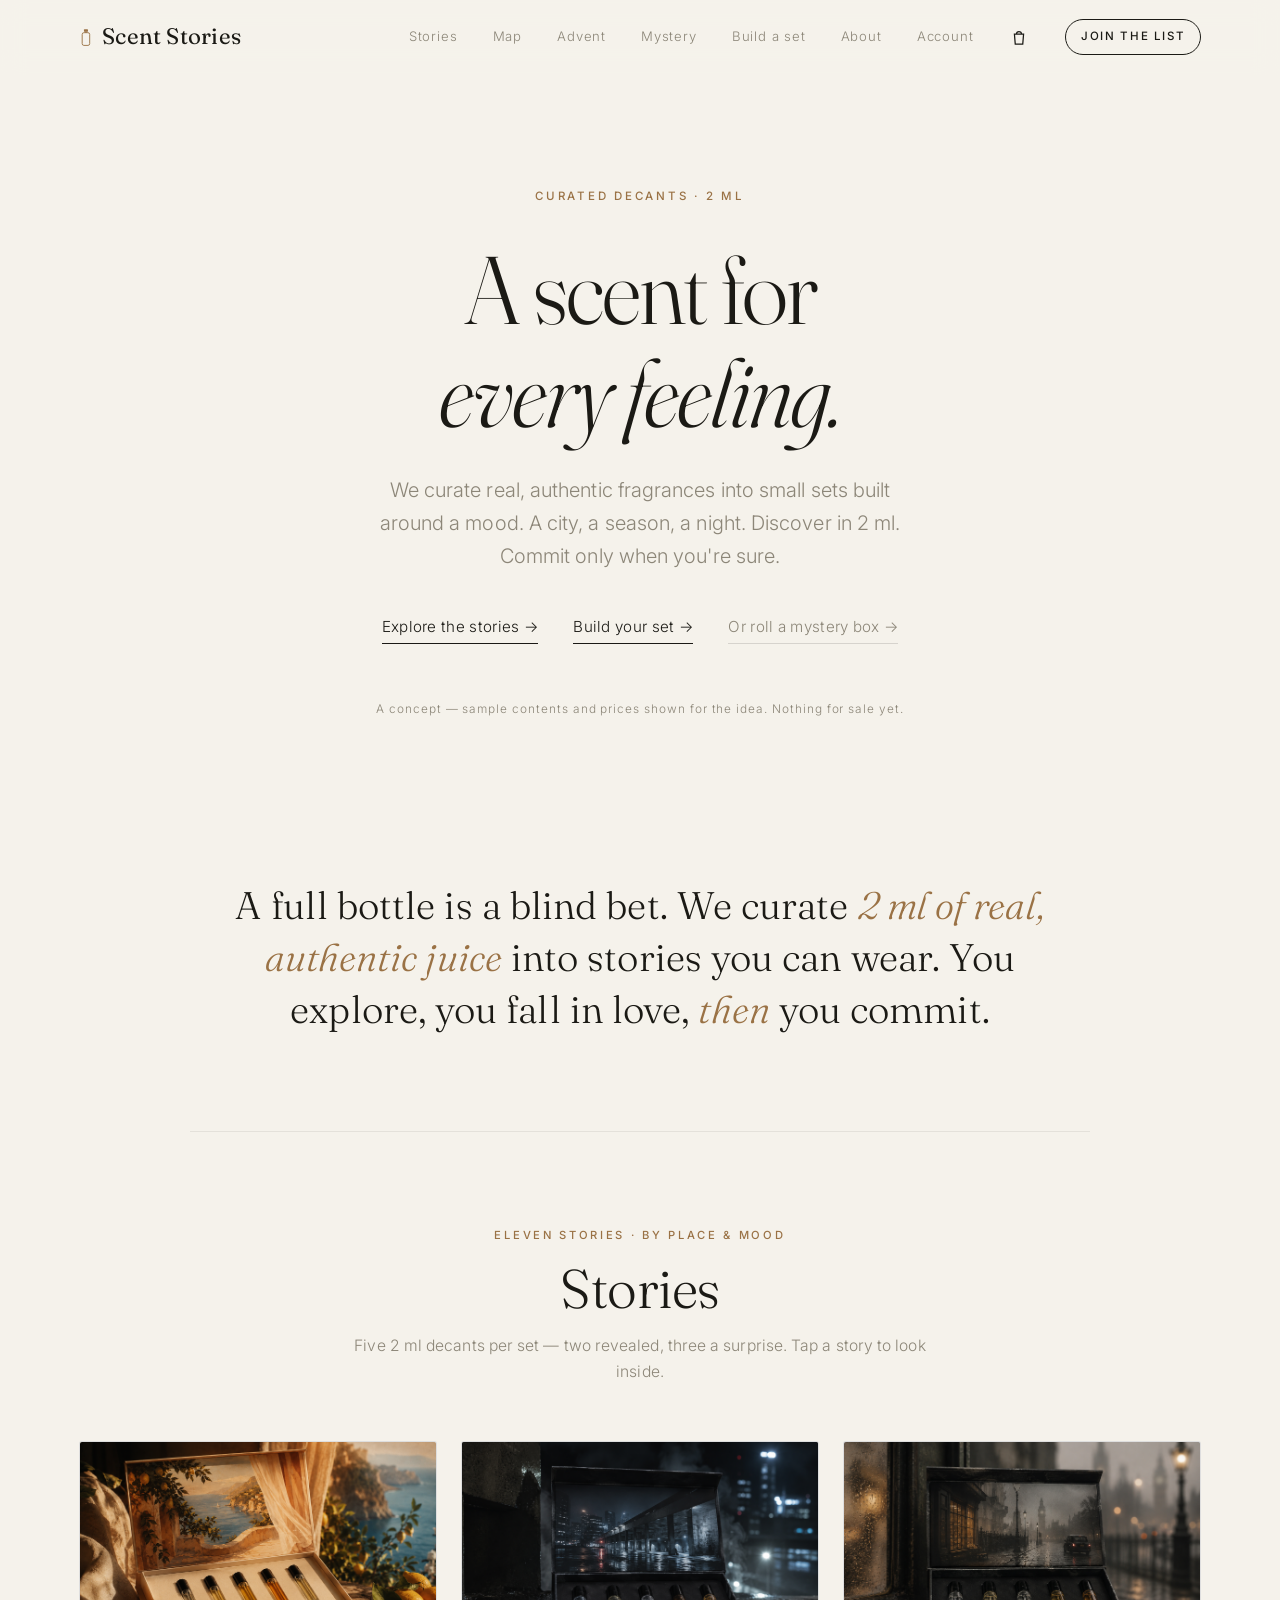
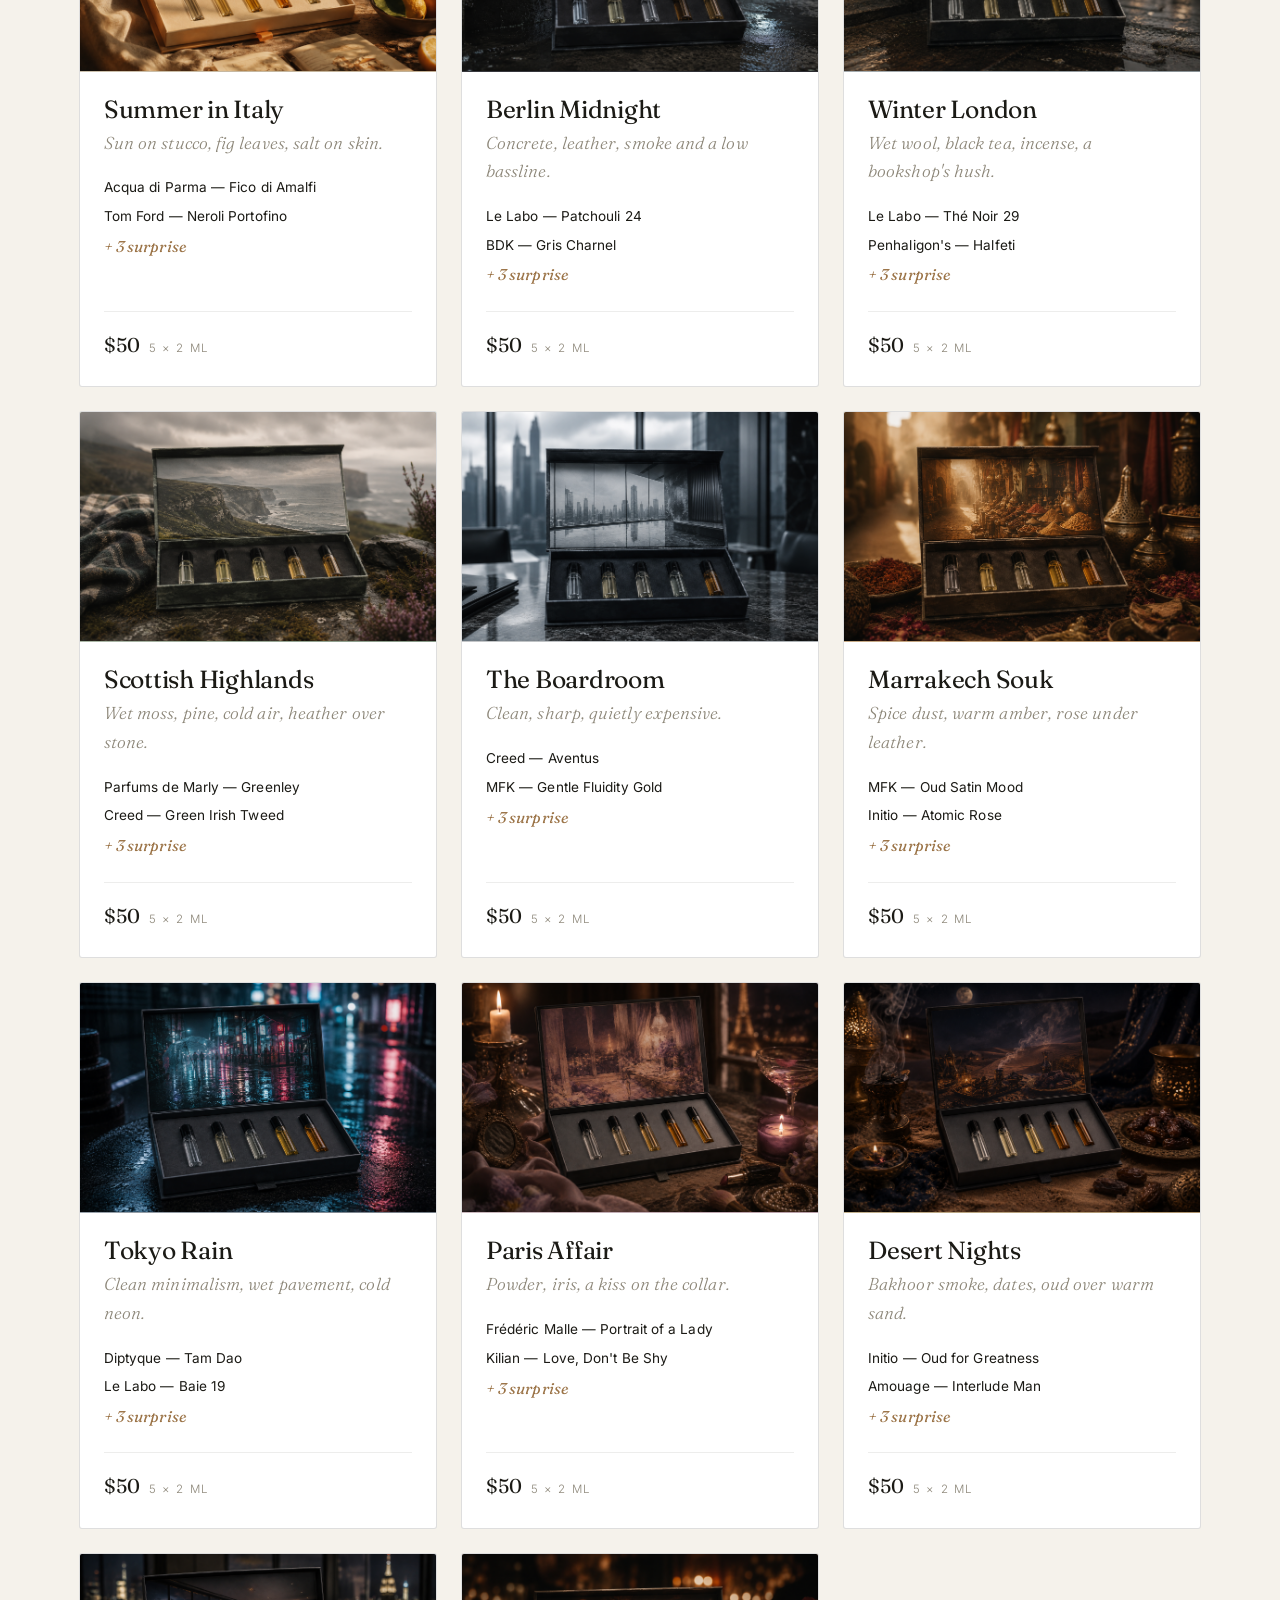
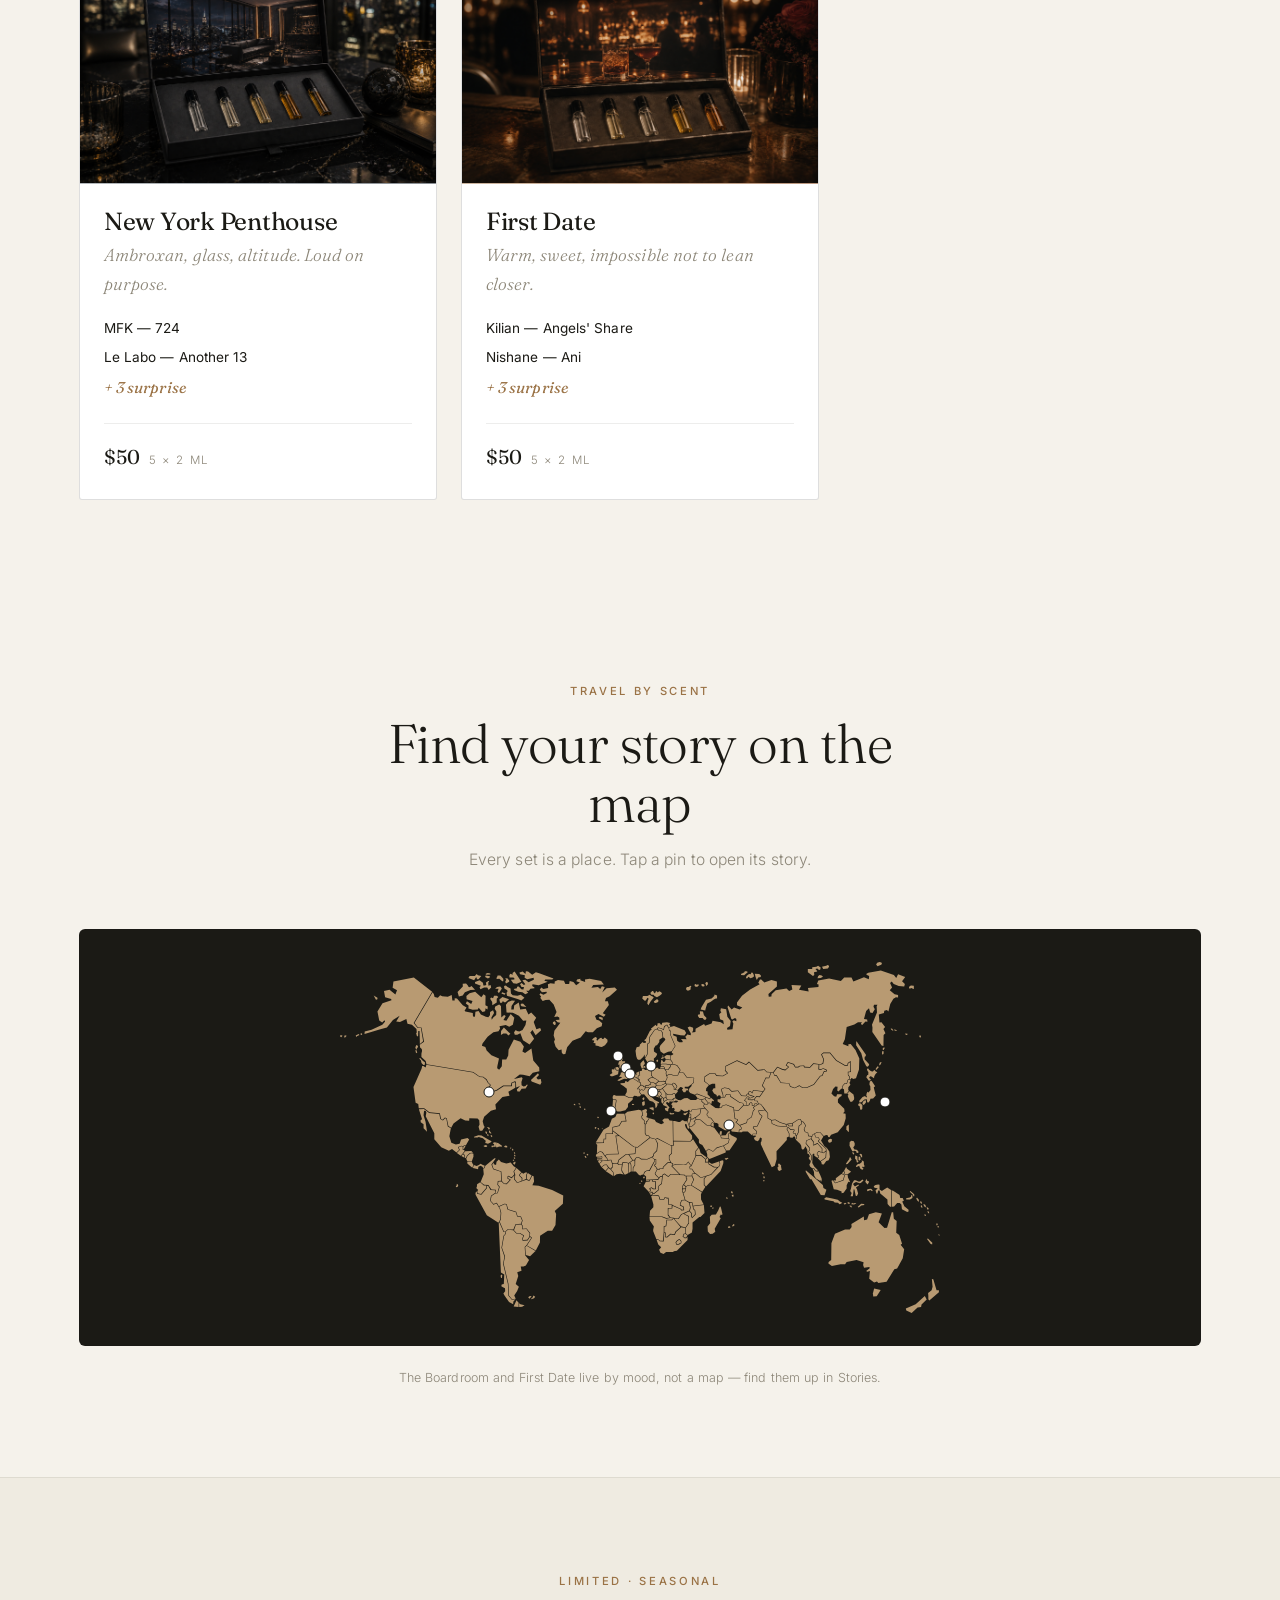
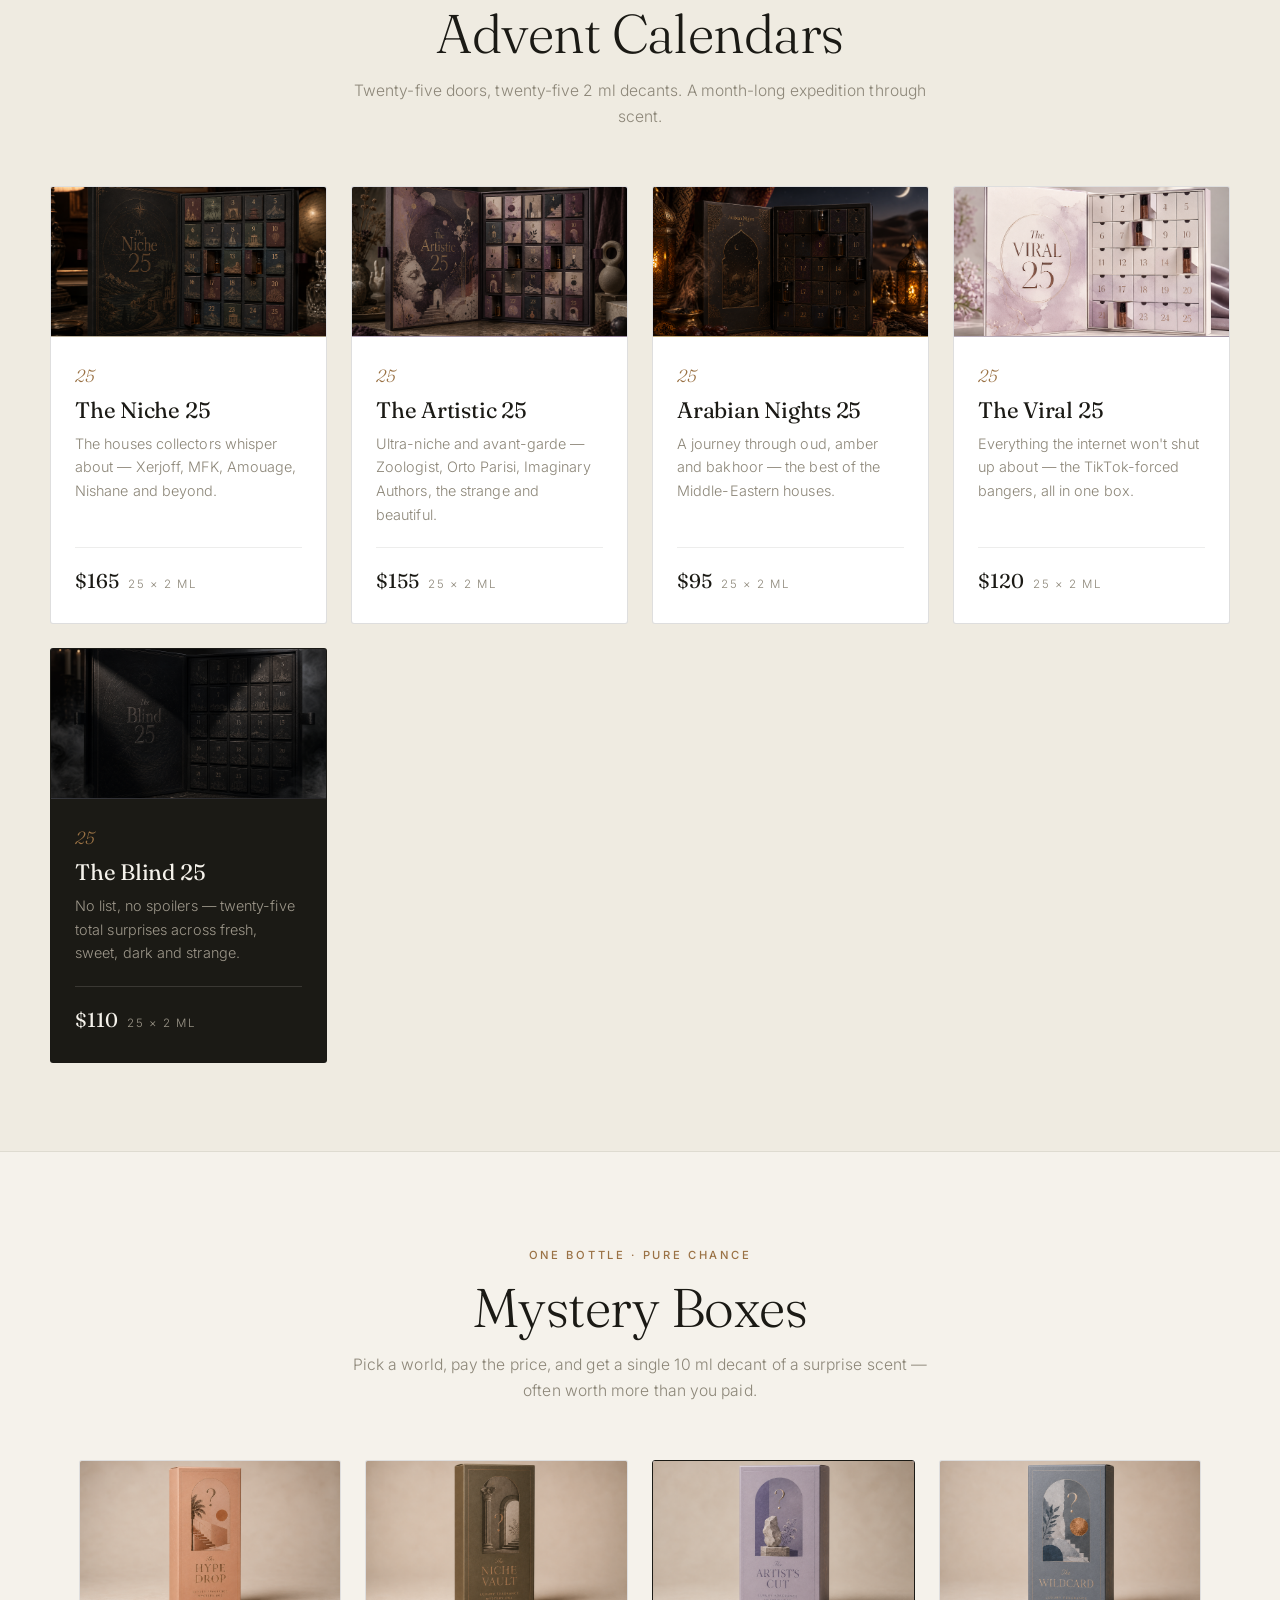
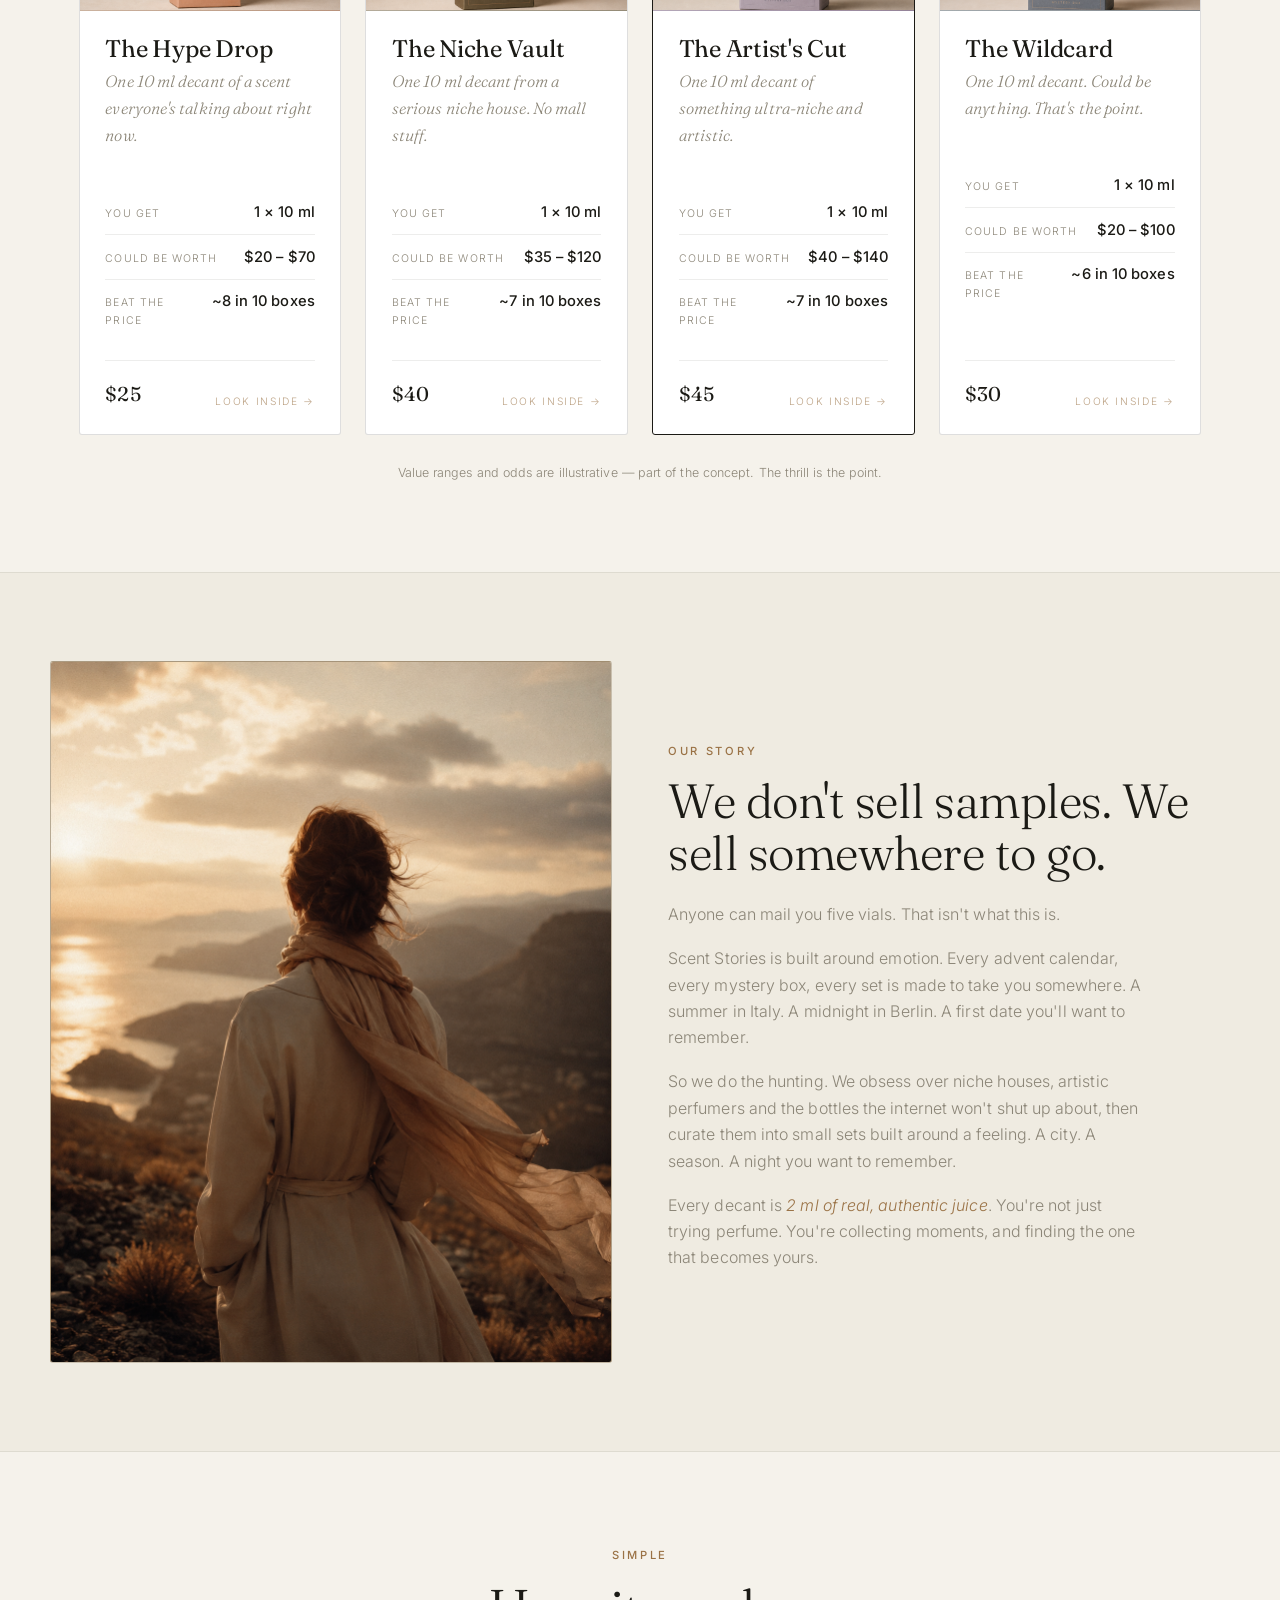
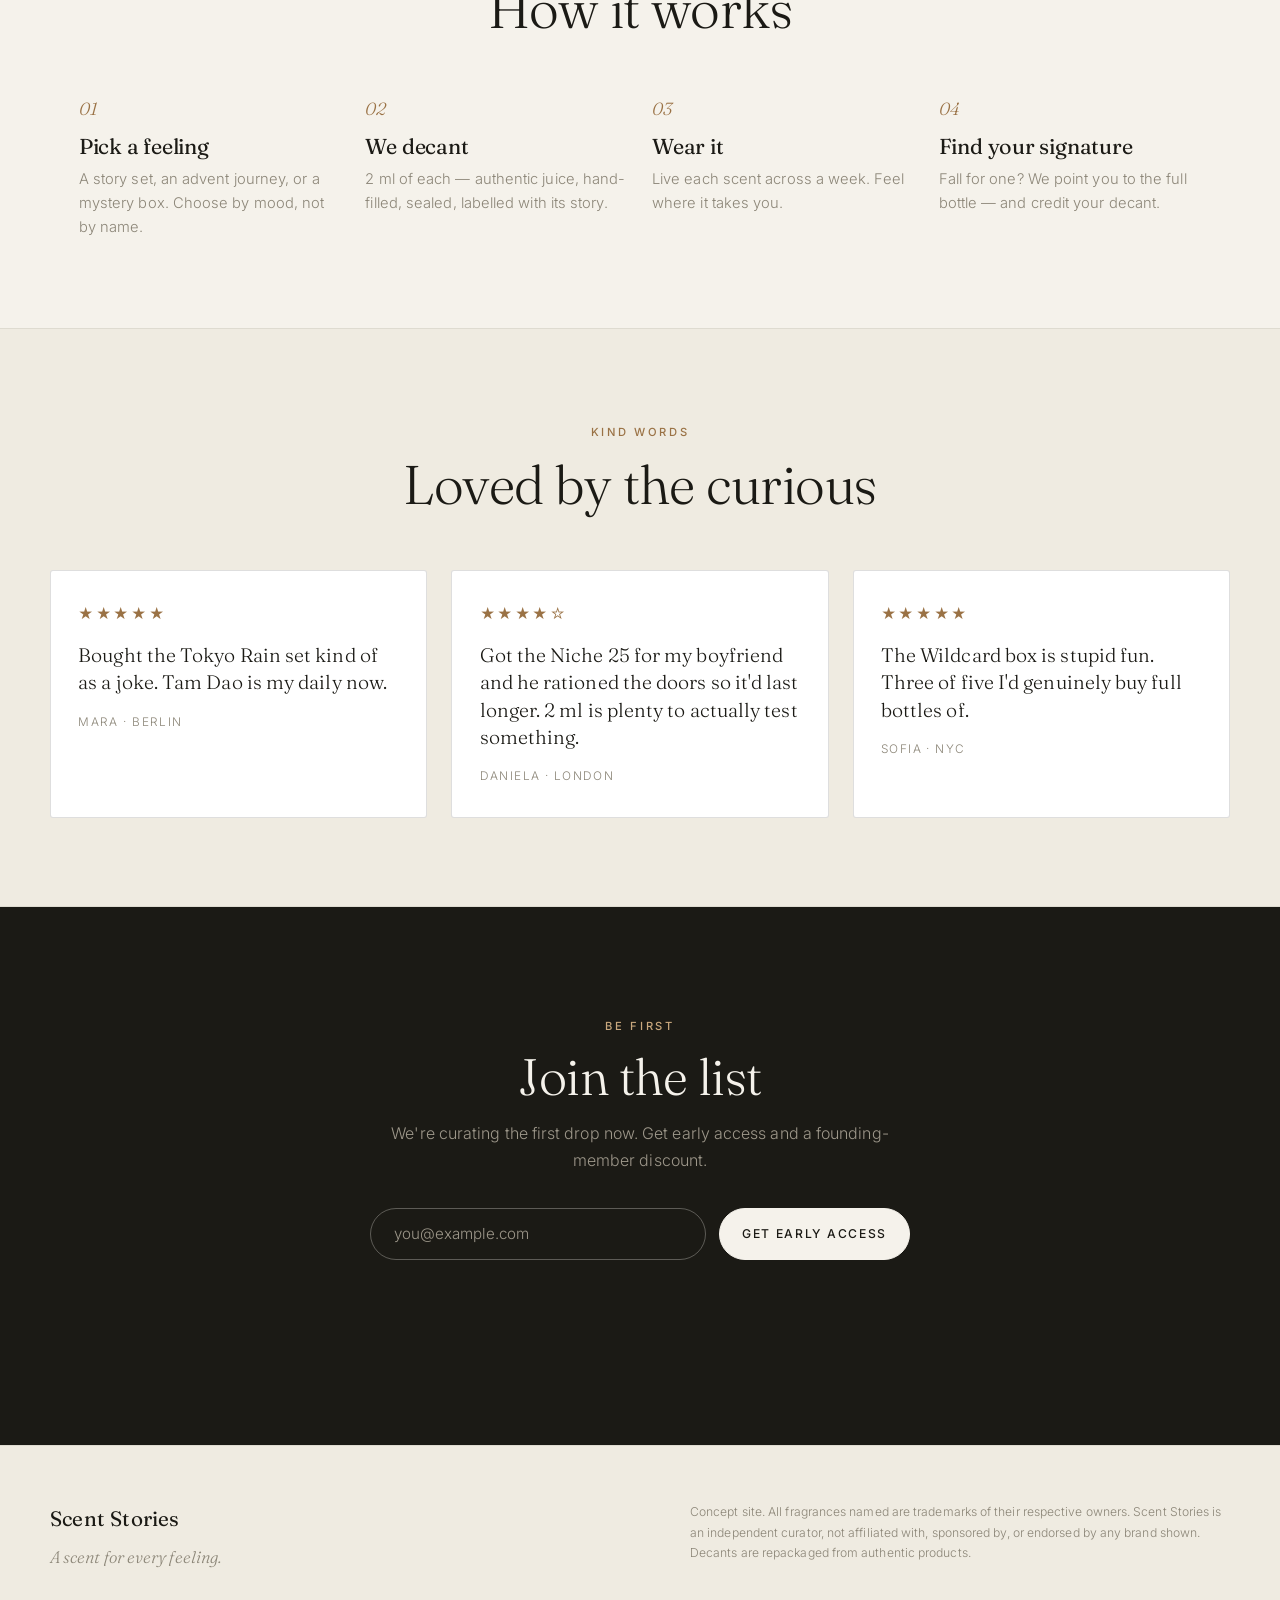
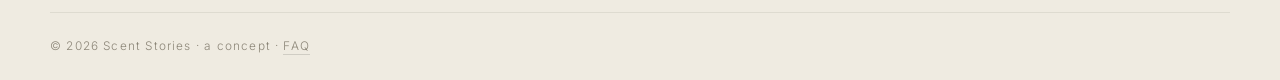
==== commit 5b76499c: "Add Build-a-set quiz (for me / gift): 4 image questions, curated surprise set, add to bag Co-Authore" ====
--- a/index.html
+++ b/index.html
@@ -22,8 +22,8 @@
       <a href="#map">Map</a>
       <a href="#advent">Advent</a>
       <a href="#mystery">Mystery</a>
+      <a href="quiz.html">Build a set</a>
       <a href="#about">About</a>
-      <a href="#how">How</a>
       <a href="account.html">Account</a>
     </nav>
     <button class="cart-btn" id="cartBtn" aria-label="Open bag">
@@ -46,6 +46,7 @@
       A city, a season, a night. Discover in 2&nbsp;ml. Commit only when you're sure.</p>
     <div class="hero-actions">
       <a href="#sets" class="link-arrow">Explore the stories</a>
+      <a href="quiz.html" class="link-arrow">Build your set</a>
       <a href="#mystery" class="link-arrow muted">Or roll a mystery box</a>
     </div>
   </div>
@@ -534,6 +535,7 @@
 $('cartCheckout').addEventListener('click',()=>{ closeCart(); location.hash='#waitlist'; });
 $('modalAdd').addEventListener('click',()=>{ if(currentProduct){ addToCart(currentProduct,currentPrice||0); closeModal(); openCart(); } });
 renderCart();
+if(location.hash==='#bag'){ openCart(); }
 
 addEventListener('keydown',e=>{ if(e.key==='Escape'){closeModal();closeCart();} });
 </script>
--- a/styles.css
+++ b/styles.css
@@ -351,6 +351,44 @@
 .cart-sub span:first-child{font-size:.7rem;letter-spacing:.16em;text-transform:uppercase;font-family:var(--sans);color:var(--muted)}
 .cart-note{color:var(--muted);font-size:.78rem;margin-bottom:1rem;line-height:1.5}
 
+/* ============ QUIZ ============ */
+.quiz-wrap{max-width:780px;margin:0 auto;padding:5.5rem 1.6rem 5rem;min-height:72vh}
+.quiz-progress{display:flex;gap:.5rem;justify-content:center;margin-bottom:2.6rem}
+.quiz-progress span{width:34px;height:3px;border-radius:2px;background:var(--line)}
+.quiz-progress span.on{background:var(--accent)}
+.quiz-step{text-align:center;animation:qfade .4s ease}
+@keyframes qfade{from{opacity:0;transform:translateY(10px)}to{opacity:1;transform:none}}
+.quiz-q{font-family:var(--disp);font-weight:300;font-size:clamp(1.8rem,4.5vw,2.8rem);margin:.5rem 0 2rem;line-height:1.1}
+.quiz-options{display:grid;grid-template-columns:repeat(auto-fit,minmax(150px,1fr));gap:1rem}
+.opt{border:1px solid var(--line);border-radius:6px;overflow:hidden;cursor:pointer;background:var(--paper);transition:.25s;text-align:left;padding:0}
+.opt:hover{transform:translateY(-3px);box-shadow:0 16px 36px -26px rgba(27,26,21,.5);border-color:var(--accent)}
+.opt-thumb{height:108px;background-size:cover;background-position:center}
+.opt-label{padding:.9rem 1rem .2rem;font-family:var(--disp);font-size:1.2rem}
+.opt-sub{padding:0 1rem 1rem;color:var(--muted);font-size:.8rem}
+.mode-grid{display:grid;grid-template-columns:1fr 1fr;gap:1.2rem}
+@media(max-width:560px){.mode-grid{grid-template-columns:1fr}}
+.mode-tile{position:relative;border:1px solid var(--line);border-radius:8px;overflow:hidden;cursor:pointer;min-height:280px;display:flex;align-items:flex-end;transition:.25s}
+.mode-tile:hover{transform:translateY(-4px);box-shadow:0 22px 50px -30px rgba(0,0,0,.6)}
+.mt-bg{position:absolute;inset:0;background-size:cover;background-position:center}
+.mt-bg::after{content:"";position:absolute;inset:0;background:linear-gradient(to top,rgba(20,18,14,.88),rgba(20,18,14,.15))}
+.mt-text{position:relative;padding:1.5rem;z-index:1;text-align:left}
+.mode-tile h3{font-family:var(--disp);font-weight:400;font-size:1.8rem;color:#fff}
+.mode-tile p{color:rgba(255,255,255,.82);font-size:.88rem;margin-top:.3rem}
+.quiz-back{margin-top:2.2rem;color:var(--muted);background:none;border:0;cursor:pointer;font-family:var(--sans);font-size:.85rem}
+.quiz-back:hover{color:var(--ink)}
+.quiz-input{width:100%;max-width:360px;margin:1.2rem auto 0;display:block;background:transparent;border:1px solid var(--line);border-radius:999px;padding:.9em 1.4em;font-family:var(--sans);font-size:1rem;text-align:center;color:var(--ink)}
+.quiz-input:focus{outline:none;border-color:var(--accent)}
+.result-card{border:1px solid var(--line);border-radius:8px;overflow:hidden;background:var(--paper);max-width:480px;margin:0 auto;text-align:left}
+.result-img{height:210px;background-size:cover;background-position:center;border-bottom:1px solid var(--line)}
+.result-body{padding:1.9rem}
+.result-body h3{font-family:var(--disp);font-weight:400;font-size:1.9rem;margin-bottom:.4rem}
+.result-vibe{color:var(--muted);font-style:italic;font-family:var(--disp);font-size:1.12rem;margin-bottom:1.2rem;line-height:1.4}
+.result-meta{display:flex;gap:1rem;align-items:baseline;margin-bottom:1.4rem}
+.result-price{font-family:var(--disp);font-size:1.6rem}
+.result-qty{font-size:.72rem;letter-spacing:.14em;text-transform:uppercase;color:var(--muted)}
+.result-hint{font-size:.78rem;color:var(--muted);margin-bottom:1.2rem}
+.gift-note{width:100%;border:1px solid var(--line);border-radius:6px;padding:.8em;font-family:var(--sans);font-size:.9rem;margin-bottom:1rem;resize:vertical;min-height:64px;color:var(--ink)}
+
 /* ============ REVEAL ============ */
 .reveal{opacity:0;transform:translateY(20px);transition:.8s cubic-bezier(.2,.7,.2,1)}
 .reveal.in{opacity:1;transform:none}
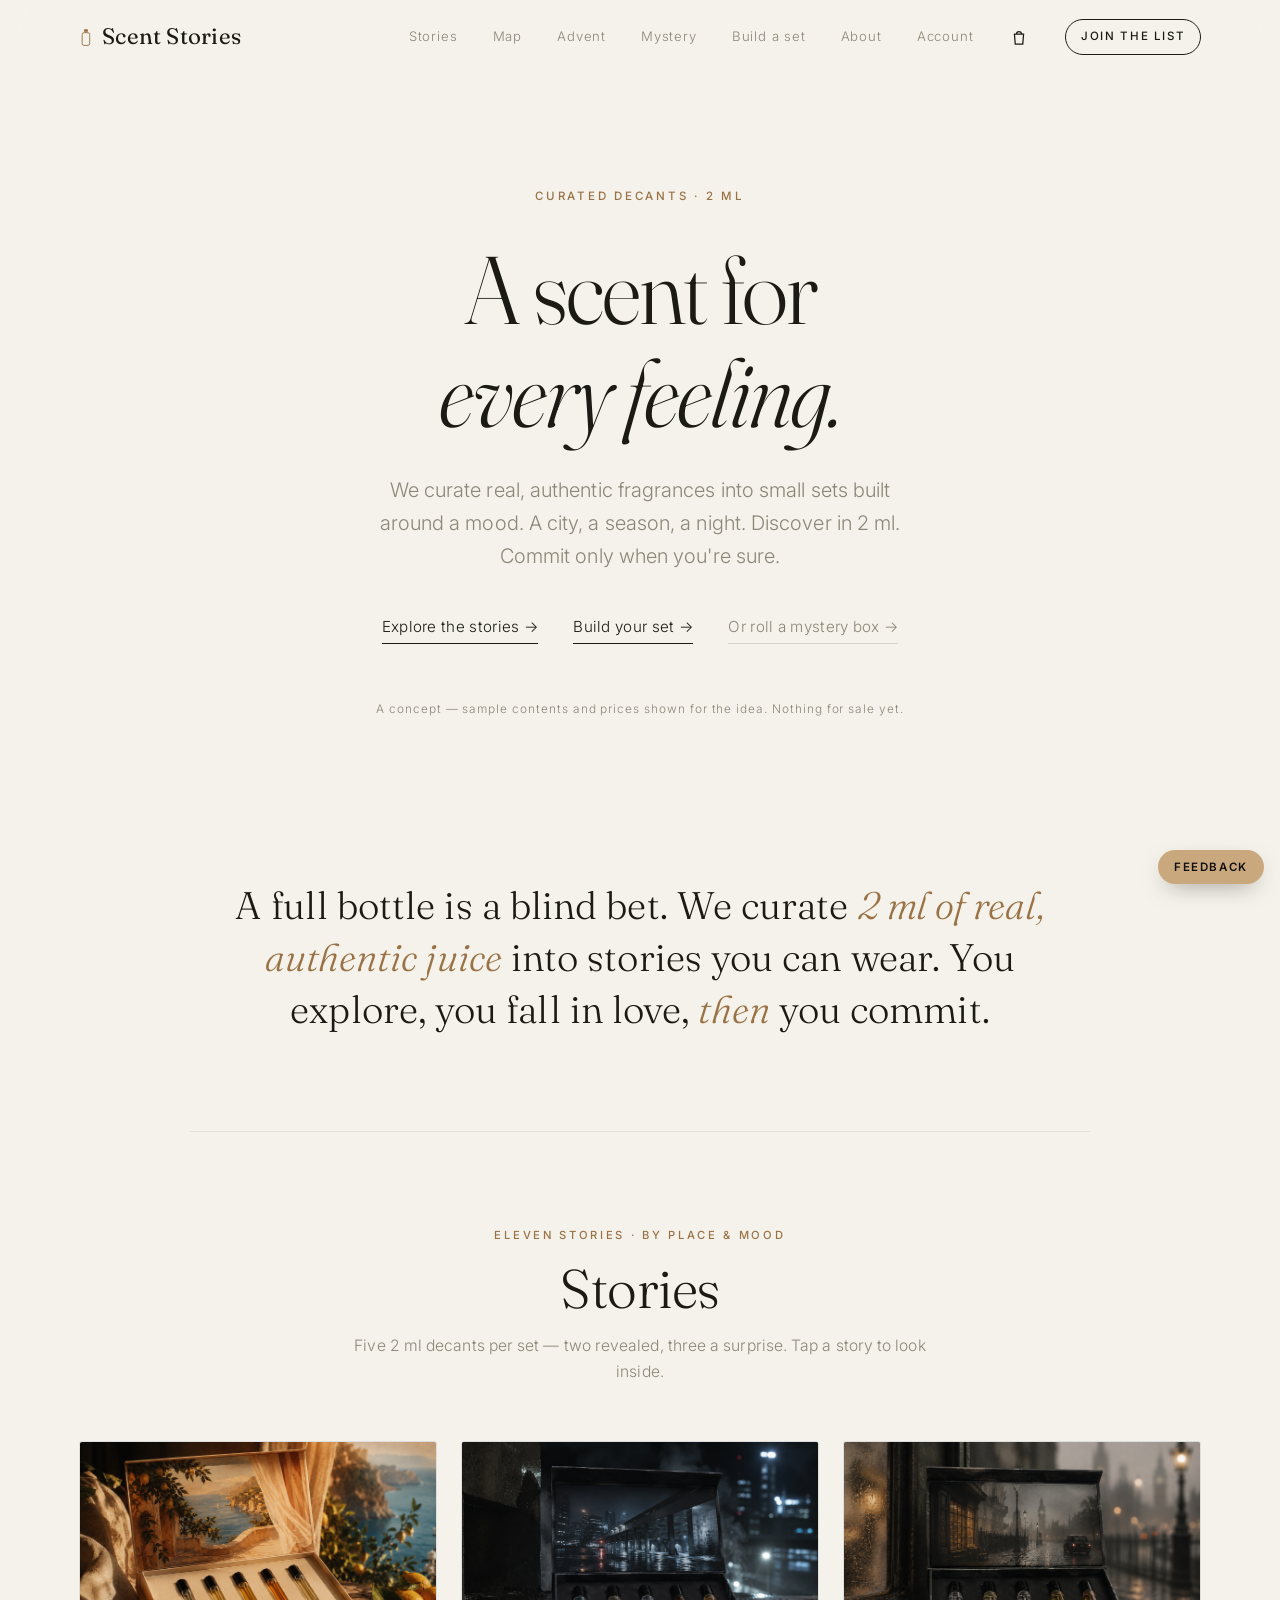
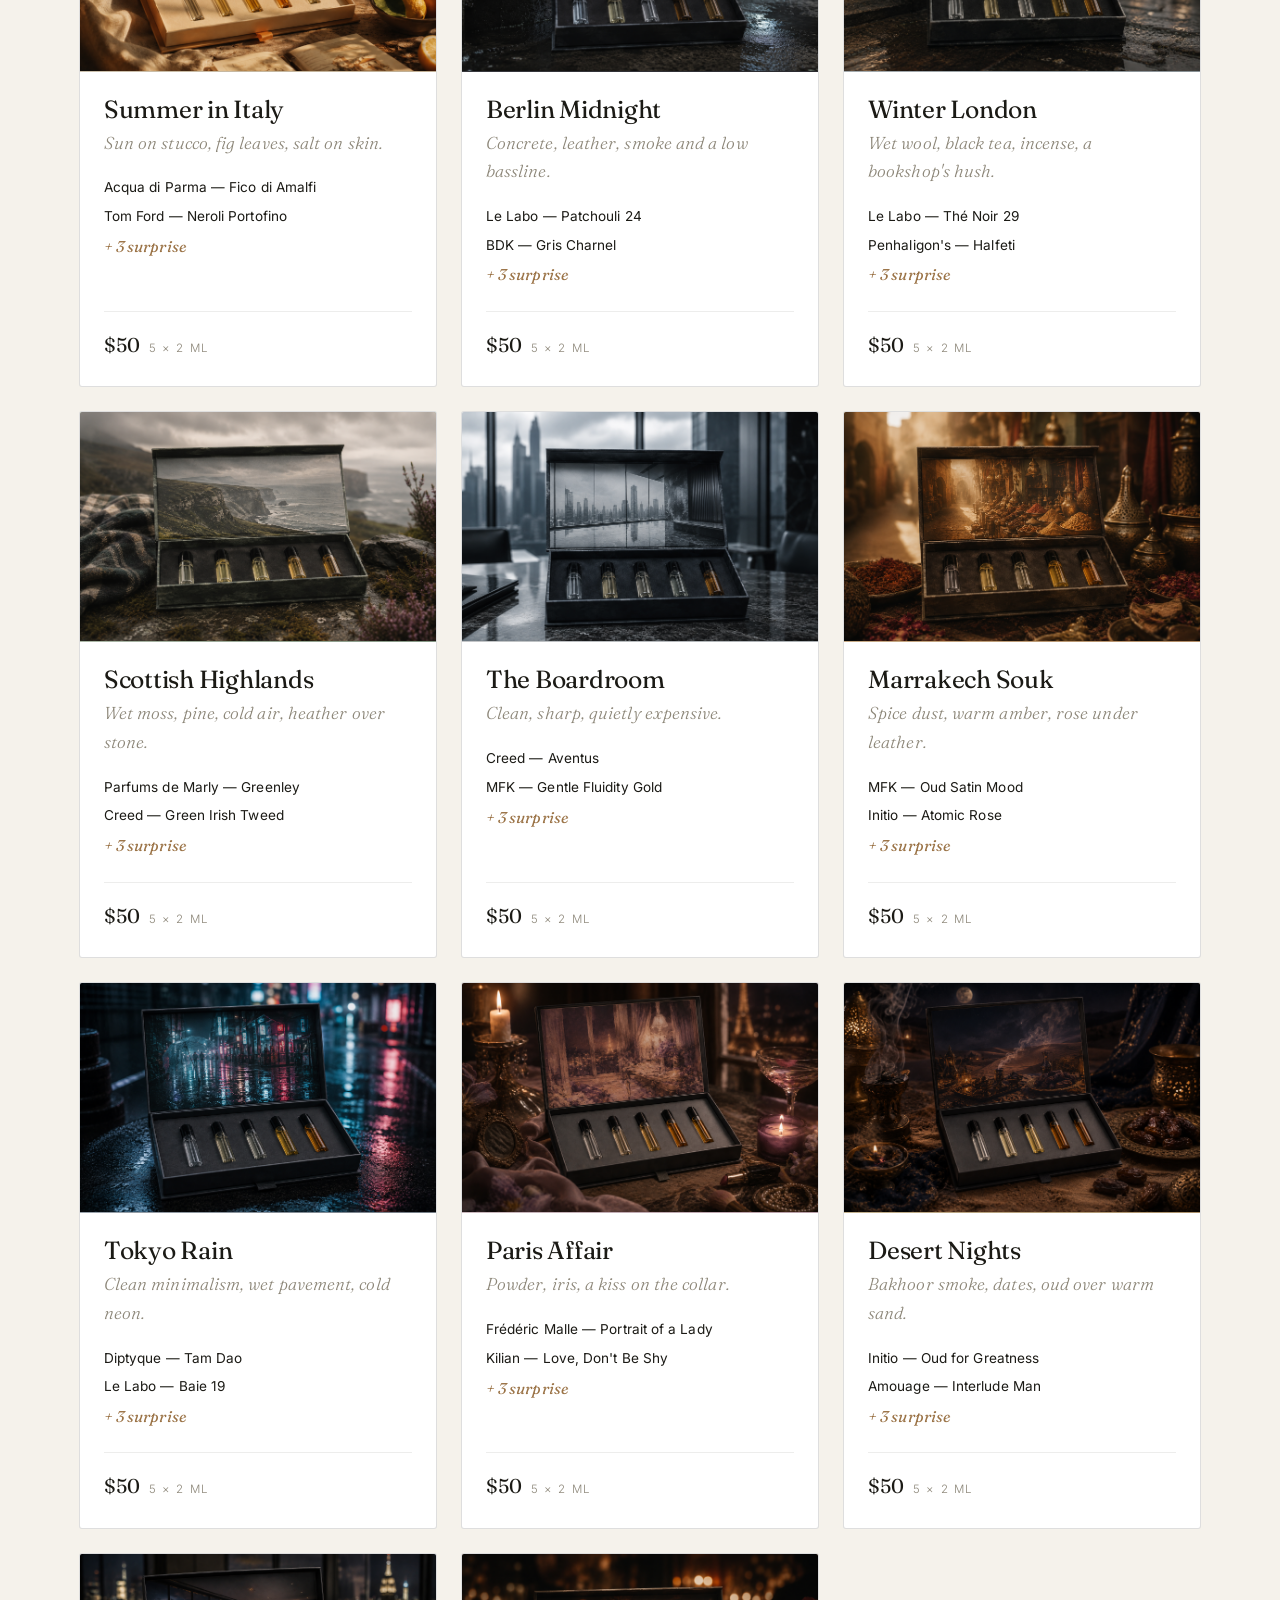
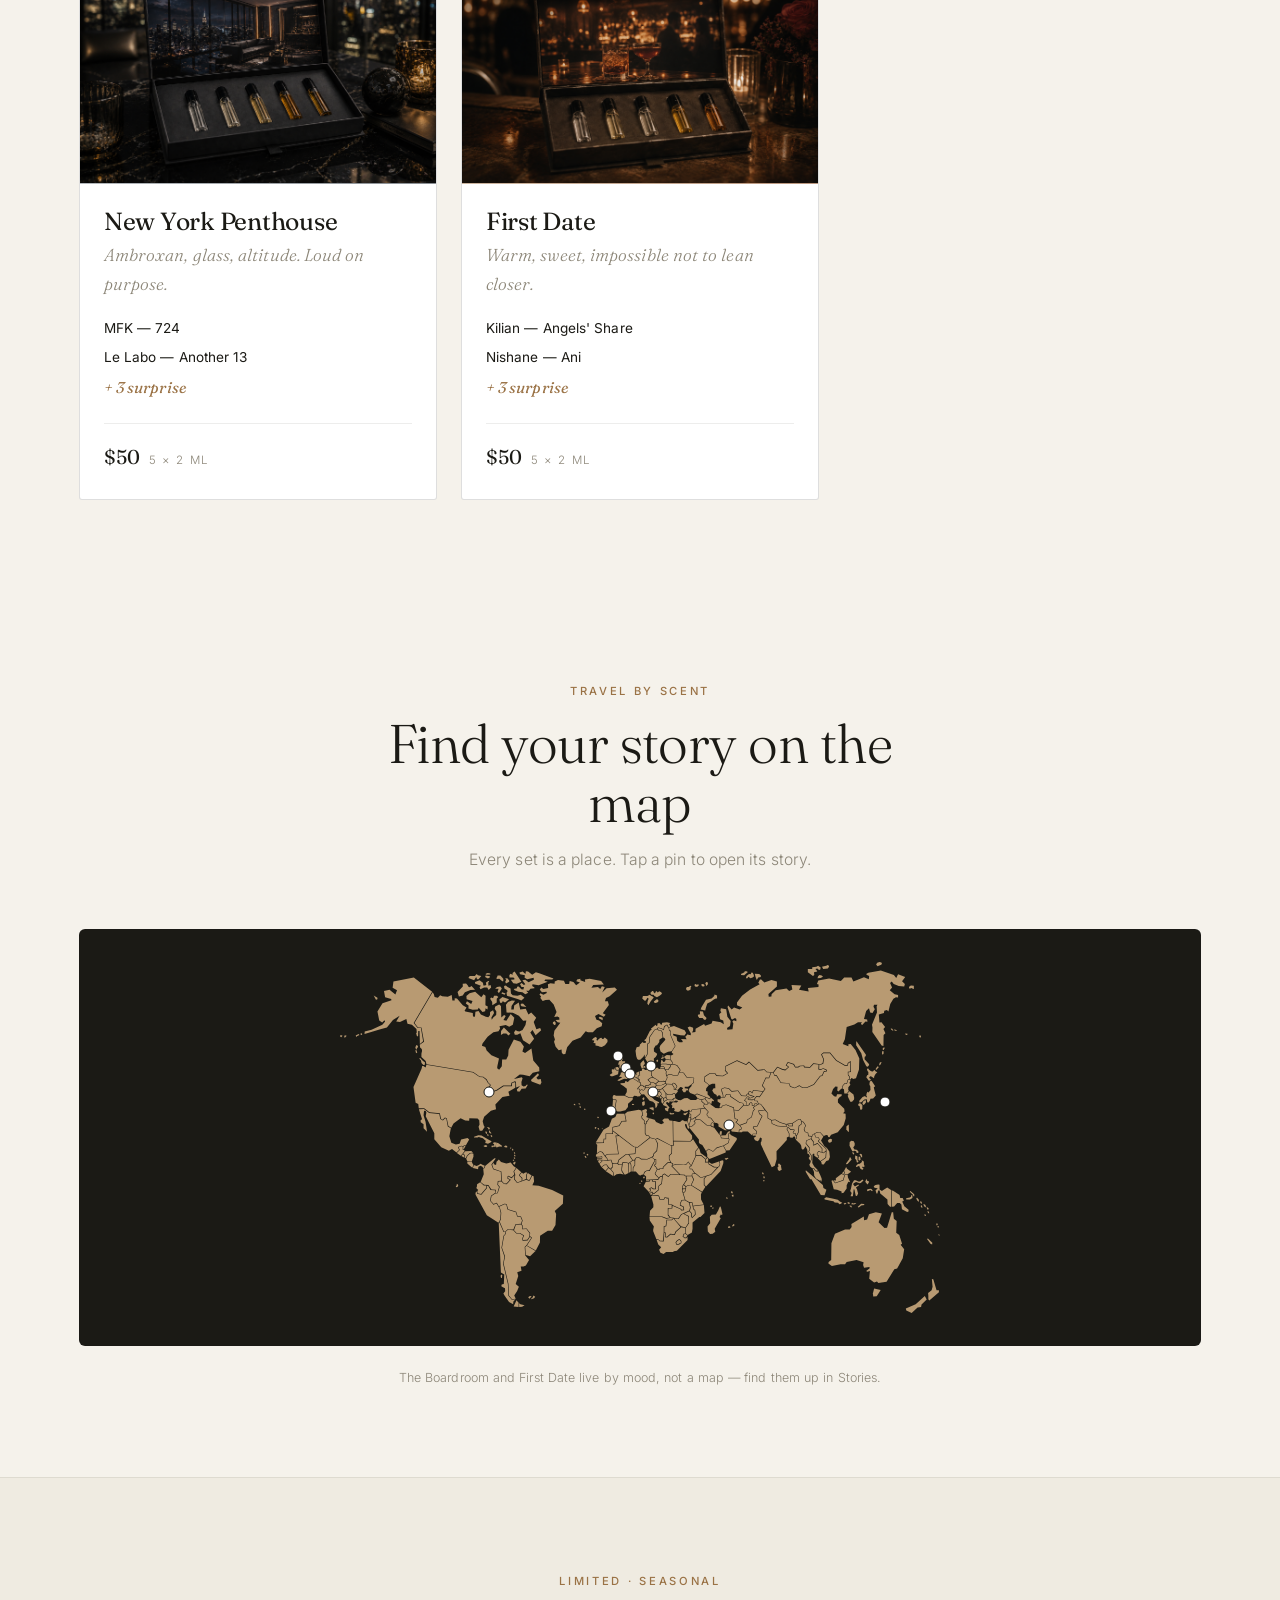
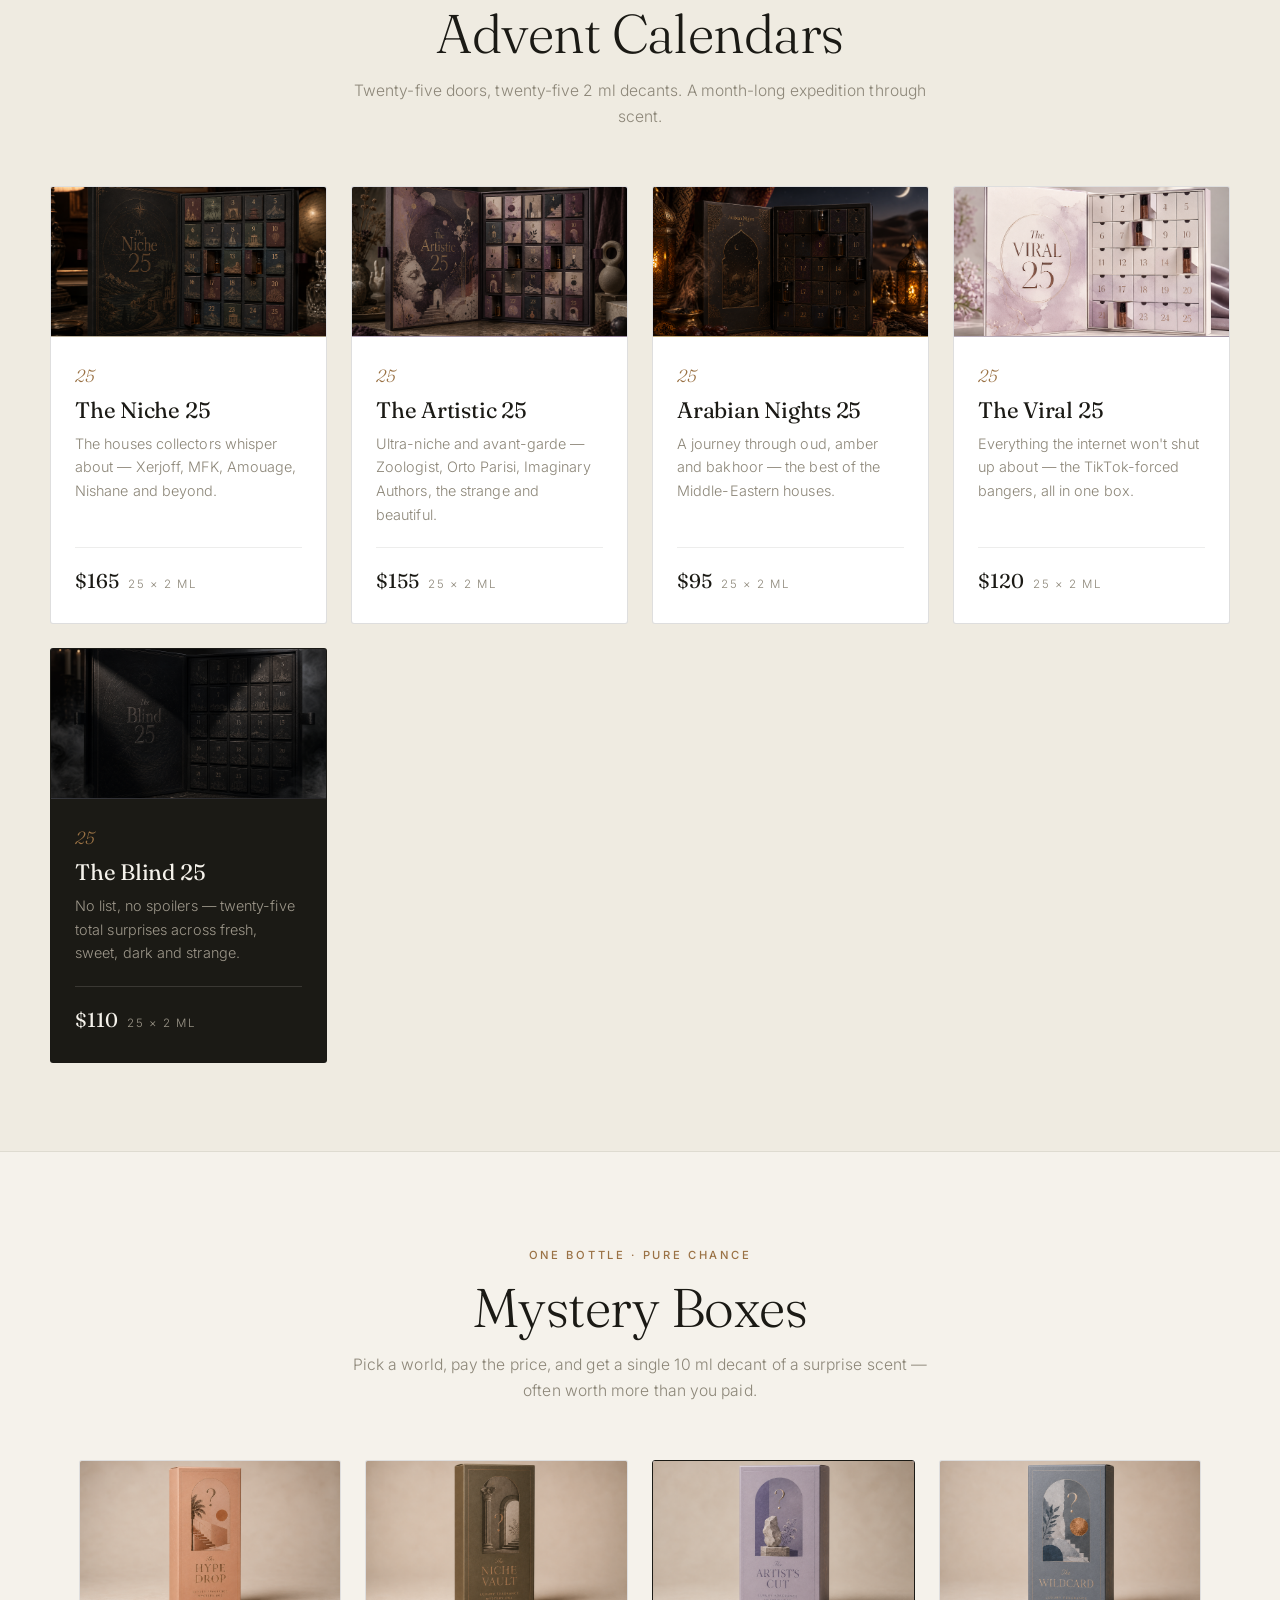
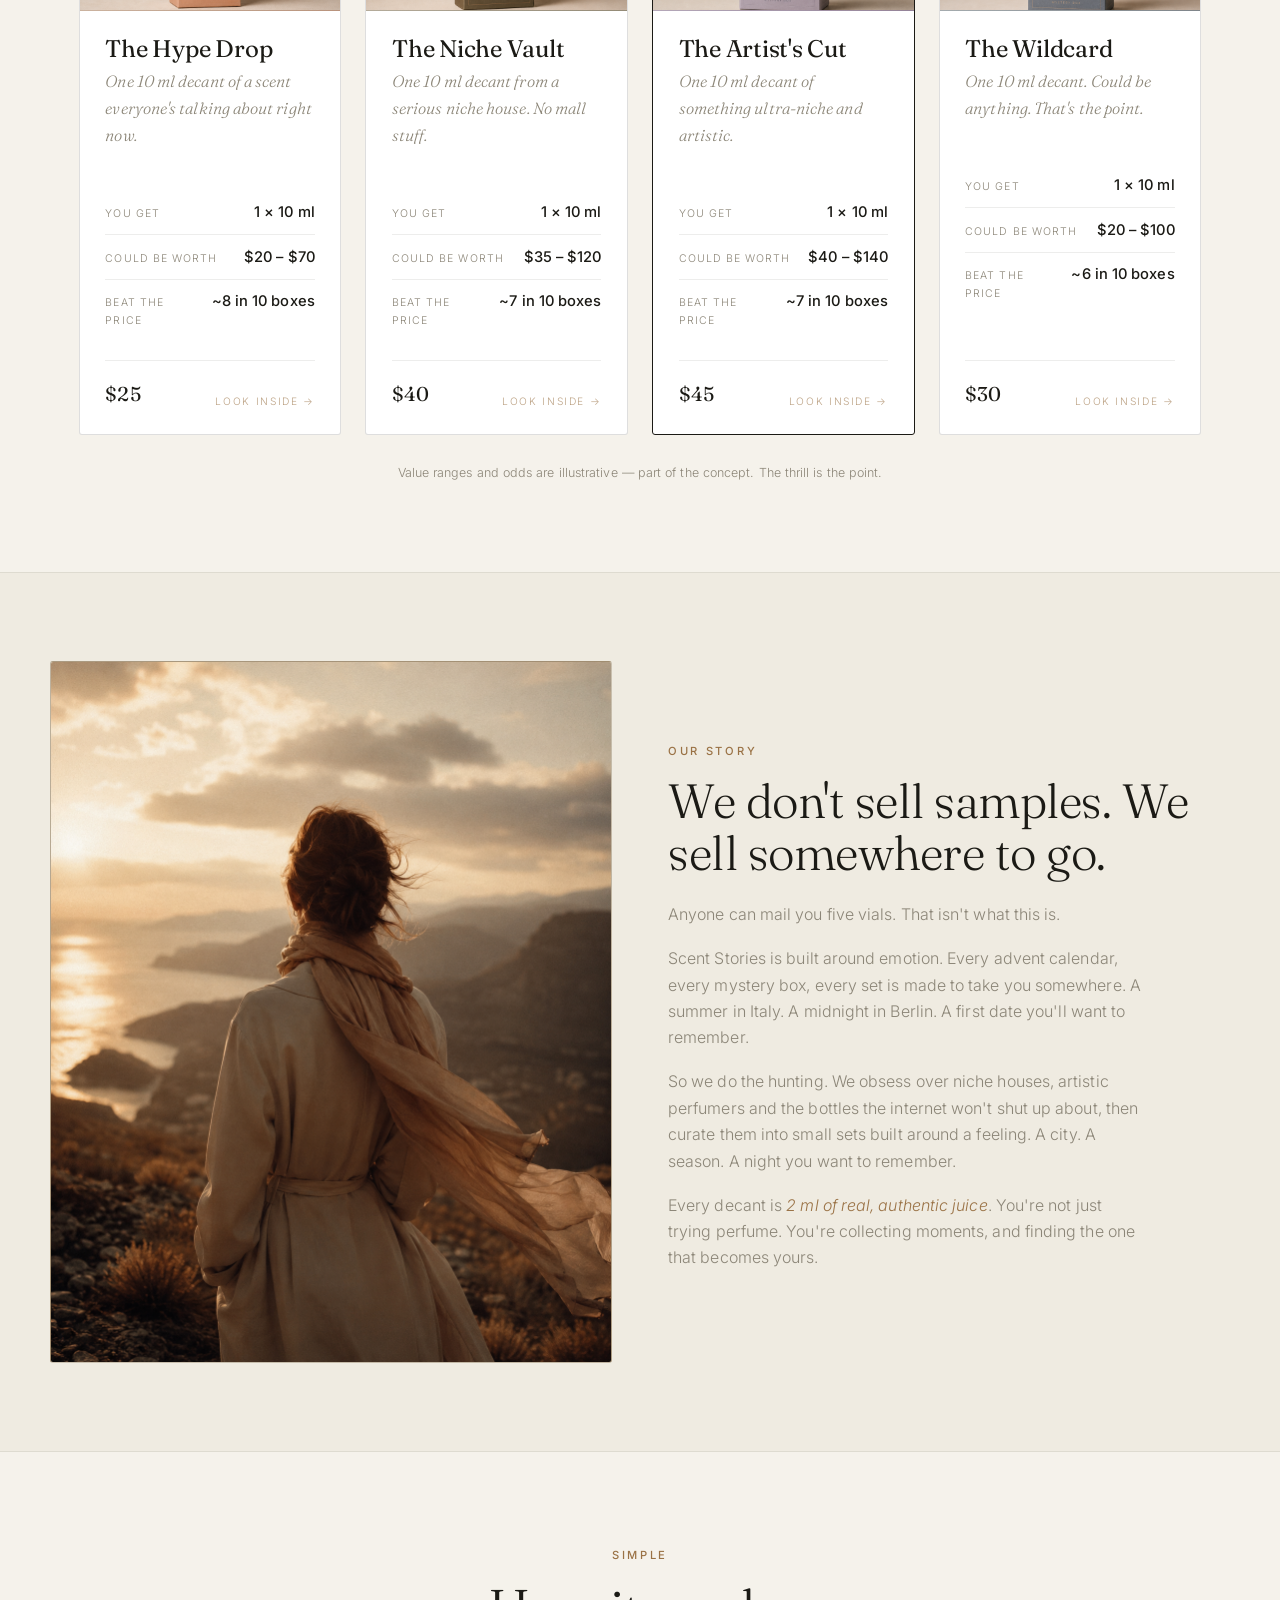
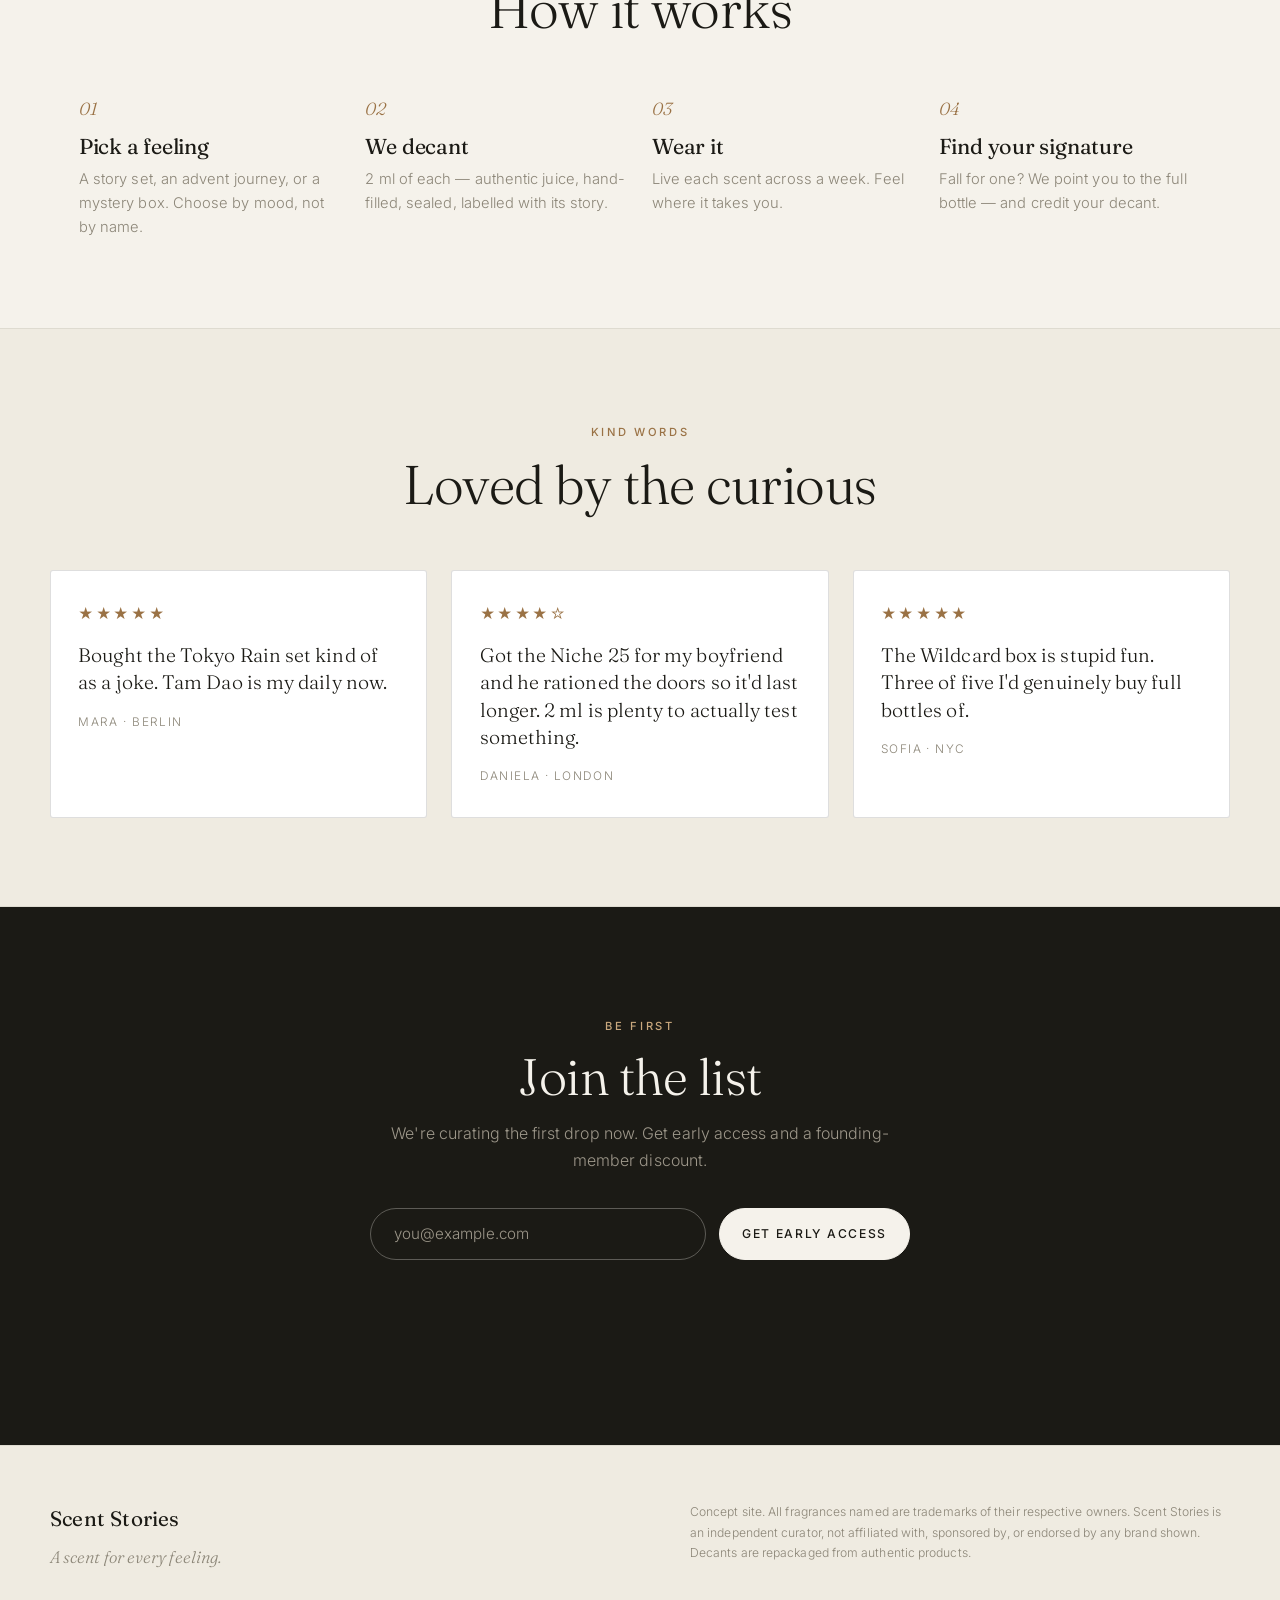
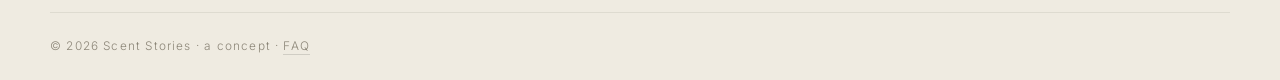
==== commit 643af26f: "Pre-launch: add feedback widget (floating button → short survey) feedback.js injects a floating "Fee" ====
--- a/index.html
+++ b/index.html
@@ -10,6 +10,8 @@
 <link href="https://fonts.googleapis.com/css2?family=Fraunces:ital,opsz,wght@0,9..144,300;0,9..144,400;1,9..144,400&family=Inter:wght@300;400;500&display=swap" rel="stylesheet" />
 <link rel="icon" type="image/svg+xml" href="favicon.svg" />
 <link rel="stylesheet" href="styles.css" />
+<script src="analytics.js" defer></script>
+<script src="feedback.js" defer></script>
 </head>
 <body>
 
@@ -388,6 +390,7 @@
       <figcaption>Sofia · NYC</figcaption>
     </figure>
   </div>
+  <p class="swipe-hint" aria-hidden="true">swipe&nbsp;→</p>
 </section>
 
 <!-- WAITLIST -->
@@ -396,7 +399,7 @@
     <span class="kicker">Be first</span>
     <h2>Join the list</h2>
     <p>We're curating the first drop now. Get early access and a founding-member discount.</p>
-    <form class="wl-form" onsubmit="event.preventDefault(); try{localStorage.setItem('ss_email', this.querySelector('input').value);}catch(e){} this.reset(); document.getElementById('wl-msg').classList.add('show');">
+    <form class="wl-form" onsubmit="event.preventDefault(); try{localStorage.setItem('ss_email', this.querySelector('input').value);}catch(e){} if(window.ssTrack)ssTrack('waitlist_signup'); this.reset(); document.getElementById('wl-msg').classList.add('show');">
       <input type="email" required placeholder="you@example.com" aria-label="Email" />
       <button type="submit" class="btn btn-solid">Get early access</button>
     </form>
@@ -468,6 +471,7 @@
   const media=card.querySelector('.set-img,.advent-img,.mbox-img');
   $('modalMedia').innerHTML = media?media.outerHTML:'';
   currentProduct = card.querySelector('h3').textContent;
+  if(window.ssTrack)ssTrack('product_open',{kind:type,title:currentProduct});
   $('modalTitle').textContent = currentProduct;
   const tag=card.querySelector('.mood,.mbox-sub,.advent-body p');
   $('modalTagline').textContent = tag?tag.textContent:'';
@@ -532,8 +536,8 @@
 function closeCart(){cart.classList.remove('open');cart.setAttribute('aria-hidden','true');document.body.style.overflow='';}
 $('cartBtn').addEventListener('click',openCart);
 cart.querySelectorAll('[data-cart-close]').forEach(el=>el.addEventListener('click',closeCart));
-$('cartCheckout').addEventListener('click',()=>{ closeCart(); location.hash='#waitlist'; });
-$('modalAdd').addEventListener('click',()=>{ if(currentProduct){ addToCart(currentProduct,currentPrice||0); closeModal(); openCart(); } });
+$('cartCheckout').addEventListener('click',()=>{ if(window.ssTrack)ssTrack('checkout_click'); closeCart(); location.hash='#waitlist'; });
+$('modalAdd').addEventListener('click',()=>{ if(currentProduct){ if(window.ssTrack)ssTrack('add_to_bag',{product:currentProduct,price:currentPrice||0}); addToCart(currentProduct,currentPrice||0); closeModal(); openCart(); } });
 renderCart();
 if(location.hash==='#bag'){ openCart(); }
 
--- a/styles.css
+++ b/styles.css
@@ -243,6 +243,7 @@
 .stars{color:var(--accent);letter-spacing:.18em;font-size:.92rem}
 .review blockquote{font-family:var(--disp);font-weight:300;font-size:1.22rem;line-height:1.4;color:var(--ink)}
 .review figcaption{font-size:.74rem;letter-spacing:.12em;text-transform:uppercase;color:var(--muted)}
+.swipe-hint{display:none}
 
 /* ============ FOOTER LINK ============ */
 .footer-link{color:var(--muted);border-bottom:1px solid var(--line);padding-bottom:1px;transition:.25s}
@@ -351,43 +352,71 @@
 .cart-sub span:first-child{font-size:.7rem;letter-spacing:.16em;text-transform:uppercase;font-family:var(--sans);color:var(--muted)}
 .cart-note{color:var(--muted);font-size:.78rem;margin-bottom:1rem;line-height:1.5}
 
-/* ============ QUIZ ============ */
-.quiz-wrap{max-width:780px;margin:0 auto;padding:5.5rem 1.6rem 5rem;min-height:72vh}
-.quiz-progress{display:flex;gap:.5rem;justify-content:center;margin-bottom:2.6rem}
-.quiz-progress span{width:34px;height:3px;border-radius:2px;background:var(--line)}
-.quiz-progress span.on{background:var(--accent)}
-.quiz-step{text-align:center;animation:qfade .4s ease}
-@keyframes qfade{from{opacity:0;transform:translateY(10px)}to{opacity:1;transform:none}}
-.quiz-q{font-family:var(--disp);font-weight:300;font-size:clamp(1.8rem,4.5vw,2.8rem);margin:.5rem 0 2rem;line-height:1.1}
-.quiz-options{display:grid;grid-template-columns:repeat(auto-fit,minmax(150px,1fr));gap:1rem}
-.opt{border:1px solid var(--line);border-radius:6px;overflow:hidden;cursor:pointer;background:var(--paper);transition:.25s;text-align:left;padding:0}
-.opt:hover{transform:translateY(-3px);box-shadow:0 16px 36px -26px rgba(27,26,21,.5);border-color:var(--accent)}
-.opt-thumb{height:108px;background-size:cover;background-position:center}
-.opt-label{padding:.9rem 1rem .2rem;font-family:var(--disp);font-size:1.2rem}
-.opt-sub{padding:0 1rem 1rem;color:var(--muted);font-size:.8rem}
-.mode-grid{display:grid;grid-template-columns:1fr 1fr;gap:1.2rem}
-@media(max-width:560px){.mode-grid{grid-template-columns:1fr}}
-.mode-tile{position:relative;border:1px solid var(--line);border-radius:8px;overflow:hidden;cursor:pointer;min-height:280px;display:flex;align-items:flex-end;transition:.25s}
-.mode-tile:hover{transform:translateY(-4px);box-shadow:0 22px 50px -30px rgba(0,0,0,.6)}
-.mt-bg{position:absolute;inset:0;background-size:cover;background-position:center}
-.mt-bg::after{content:"";position:absolute;inset:0;background:linear-gradient(to top,rgba(20,18,14,.88),rgba(20,18,14,.15))}
-.mt-text{position:relative;padding:1.5rem;z-index:1;text-align:left}
-.mode-tile h3{font-family:var(--disp);font-weight:400;font-size:1.8rem;color:#fff}
-.mode-tile p{color:rgba(255,255,255,.82);font-size:.88rem;margin-top:.3rem}
-.quiz-back{margin-top:2.2rem;color:var(--muted);background:none;border:0;cursor:pointer;font-family:var(--sans);font-size:.85rem}
-.quiz-back:hover{color:var(--ink)}
-.quiz-input{width:100%;max-width:360px;margin:1.2rem auto 0;display:block;background:transparent;border:1px solid var(--line);border-radius:999px;padding:.9em 1.4em;font-family:var(--sans);font-size:1rem;text-align:center;color:var(--ink)}
-.quiz-input:focus{outline:none;border-color:var(--accent)}
-.result-card{border:1px solid var(--line);border-radius:8px;overflow:hidden;background:var(--paper);max-width:480px;margin:0 auto;text-align:left}
-.result-img{height:210px;background-size:cover;background-position:center;border-bottom:1px solid var(--line)}
-.result-body{padding:1.9rem}
-.result-body h3{font-family:var(--disp);font-weight:400;font-size:1.9rem;margin-bottom:.4rem}
-.result-vibe{color:var(--muted);font-style:italic;font-family:var(--disp);font-size:1.12rem;margin-bottom:1.2rem;line-height:1.4}
-.result-meta{display:flex;gap:1rem;align-items:baseline;margin-bottom:1.4rem}
-.result-price{font-family:var(--disp);font-size:1.6rem}
-.result-qty{font-size:.72rem;letter-spacing:.14em;text-transform:uppercase;color:var(--muted)}
-.result-hint{font-size:.78rem;color:var(--muted);margin-bottom:1.2rem}
-.gift-note{width:100%;border:1px solid var(--line);border-radius:6px;padding:.8em;font-family:var(--sans);font-size:.9rem;margin-bottom:1rem;resize:vertical;min-height:64px;color:var(--ink)}
+/* ============ QUIZ (cinematic dark) ============ */
+body.quizdark{background:#100f0d;color:#f3efe7}
+.qz-top{position:fixed;top:0;left:0;right:0;padding:1.1rem 1.6rem;display:flex;align-items:center;gap:1.4rem;z-index:20;background:linear-gradient(to bottom,rgba(16,15,13,.9),transparent)}
+.qz-top .brand{color:#f3efe7;font-size:1.2rem;flex:1 1 0}
+.qz-top .brand-mark{color:#c9a87d}
+.qz-prog{flex:0 0 auto;display:flex;gap:6px;width:min(300px,42vw)}
+.qz-prog i{flex:1;height:2px;background:rgba(255,255,255,.16);border-radius:2px;transition:.3s}
+.qz-prog i.on{background:#c9a87d}
+.qz-exit{flex:1 1 0;text-align:right;color:rgba(243,239,231,.55);font-size:.78rem;text-decoration:none;white-space:nowrap}
+.qz-exit:hover{color:#f3efe7}
+.qz-stage{min-height:100vh;display:flex;flex-direction:column;justify-content:center;align-items:center;padding:6.5rem 1.4rem 3rem;text-align:center}
+.qz-step{width:100%;max-width:1020px;animation:qzfade .5s ease}
+@keyframes qzfade{from{opacity:0;transform:translateY(16px)}to{opacity:1;transform:none}}
+.qz-kick{font-size:.7rem;letter-spacing:.28em;text-transform:uppercase;color:#c9a87d;margin-bottom:1rem}
+.qz-q{font-family:var(--disp);font-weight:300;font-size:clamp(2rem,5vw,3.4rem);line-height:1.04;margin-bottom:.6rem}
+.qz-sub{color:rgba(243,239,231,.5);margin-bottom:2.4rem;font-size:.95rem}
+.qz-grid{display:grid;gap:.9rem;margin:0 auto}
+.qz-grid.g-mood{grid-template-columns:repeat(3,1fr);max-width:660px}
+.qz-grid.g-city{grid-template-columns:repeat(2,1fr);max-width:680px}
+@media(min-width:760px){.qz-grid.g-city{grid-template-columns:repeat(3,1fr)}}
+.qz-grid.g-cards{grid-template-columns:repeat(auto-fit,minmax(150px,1fr));max-width:760px}
+.tile{position:relative;border:1px solid rgba(255,255,255,.12);border-radius:8px;overflow:hidden;cursor:pointer;aspect-ratio:1/1;transition:.25s;background-size:cover;background-position:center}
+.tile .cap{position:absolute;left:0;right:0;bottom:0;padding:.7rem .8rem;background:linear-gradient(to top,rgba(0,0,0,.78),transparent);font-family:var(--disp);font-size:1rem;text-align:left}
+.tile:hover{transform:translateY(-3px);border-color:rgba(201,168,125,.6)}
+.tile.sel{border-color:#c9a87d;box-shadow:0 0 0 2px #c9a87d}
+.tile.sel::after{content:"✓";position:absolute;top:.5rem;right:.6rem;width:24px;height:24px;border-radius:50%;background:#c9a87d;color:#100f0d;display:flex;align-items:center;justify-content:center;font-size:.85rem}
+.card-opt{border:1px solid rgba(255,255,255,.14);border-radius:8px;padding:1.5rem 1.1rem;cursor:pointer;transition:.25s;background:rgba(255,255,255,.025);min-height:118px;display:flex;flex-direction:column;justify-content:center;text-align:center}
+.card-opt:hover{border-color:#c9a87d;transform:translateY(-3px)}
+.card-opt.sel{border-color:#c9a87d;background:rgba(201,168,125,.12)}
+.card-opt h4{font-family:var(--disp);font-weight:400;font-size:1.4rem}
+.card-opt span{color:rgba(243,239,231,.5);font-size:.8rem;margin-top:.3rem}
+.blitz{display:flex;flex-direction:column;gap:.8rem;max-width:540px;margin:0 auto}
+.blitz-row{display:grid;grid-template-columns:1fr 1fr;gap:.7rem}
+.blitz-row button{border:1px solid rgba(255,255,255,.14);background:rgba(255,255,255,.025);color:inherit;border-radius:999px;padding:.95em;font-family:var(--disp);font-size:1.1rem;cursor:pointer;transition:.2s}
+.blitz-row button:hover{border-color:#c9a87d}
+.blitz-row button.sel{background:#c9a87d;color:#100f0d;border-color:#c9a87d}
+.qz-next{margin-top:2.2rem;background:#c9a87d;color:#100f0d;border:0;border-radius:999px;padding:1em 2.6em;font-family:var(--sans);font-size:.78rem;letter-spacing:.16em;text-transform:uppercase;font-weight:600;cursor:pointer;transition:.2s}
+.qz-next:disabled{opacity:.3;cursor:default}
+.qz-next:not(:disabled):hover{transform:translateY(-2px)}
+.qz-back{display:block;margin:1.5rem auto 0;background:none;border:0;color:rgba(243,239,231,.45);cursor:pointer;font-family:var(--sans);font-size:.8rem;letter-spacing:.02em}
+.qz-back:hover{color:#f3efe7}
+.qz-start h1{font-family:var(--disp);font-weight:300;font-size:clamp(2.6rem,7vw,5rem);line-height:1.02;margin-bottom:1.2rem}
+.qz-start p{color:rgba(243,239,231,.6);max-width:520px;margin:0 auto 2.4rem}
+/* mode: for myself / as a gift */
+.mode-choice{display:flex;gap:1rem;justify-content:center;flex-wrap:wrap;max-width:560px;margin:0 auto}
+.mode-card{flex:1 1 220px;max-width:270px;text-align:left;background:rgba(255,255,255,.03);border:1px solid rgba(255,255,255,.14);border-radius:12px;padding:1.3rem 1.4rem;cursor:pointer;transition:.2s;color:#f3efe7}
+.mode-card h3{font-family:var(--disp);font-weight:300;font-size:1.5rem;margin-bottom:.3rem}
+.mode-card span{color:rgba(243,239,231,.5);font-size:.85rem}
+.mode-card:hover{border-color:rgba(201,168,125,.6);transform:translateY(-3px)}
+.mode-card.sel{border-color:#c9a87d;box-shadow:0 0 0 1px #c9a87d;background:rgba(201,168,125,.08)}
+.gift-name{max-height:0;overflow:hidden;transition:max-height .35s ease,margin .35s ease;margin:0 auto;max-width:340px}
+.gift-name.show{max-height:80px;margin:1.3rem auto 0}
+.gift-name input{width:100%;background:rgba(255,255,255,.04);border:1px solid rgba(255,255,255,.16);border-radius:999px;padding:.85em 1.3em;color:#f3efe7;font-family:var(--sans);font-size:.9rem;text-align:center;outline:none}
+.gift-name input:focus{border-color:#c9a87d}
+.gift-name input::placeholder{color:rgba(243,239,231,.4)}
+.result-archetype{font-family:var(--disp);font-weight:300;font-size:clamp(2.6rem,6vw,4.2rem);margin:.3rem 0 .4rem}
+.result-fp{display:flex;gap:.6rem;justify-content:center;flex-wrap:wrap;margin:1.4rem 0}
+.result-fp span{border:1px solid rgba(201,168,125,.5);color:#c9a87d;border-radius:999px;padding:.4em 1em;font-size:.74rem;letter-spacing:.12em;text-transform:uppercase}
+.result-five{max-width:420px;margin:1.6rem auto;list-style:none;text-align:left}
+.result-five li{padding:.7rem 0;border-bottom:1px solid rgba(255,255,255,.1);font-size:.95rem;display:flex;justify-content:space-between;gap:1rem}
+.result-five li span{color:rgba(243,239,231,.4);font-size:.8rem}
+.result-meta{display:flex;gap:1.4rem;align-items:baseline;justify-content:center;margin:1.4rem 0}
+.result-price{font-family:var(--disp);font-size:1.9rem;color:#c9a87d}
+.result-qty{font-size:.72rem;letter-spacing:.14em;text-transform:uppercase;color:rgba(243,239,231,.5)}
+.result-closer{font-family:var(--disp);font-style:italic;font-weight:300;font-size:clamp(1.05rem,2.2vw,1.35rem);line-height:1.5;color:rgba(243,239,231,.72);max-width:520px;margin:2.4rem auto 0}
 
 /* ============ REVEAL ============ */
 .reveal{opacity:0;transform:translateY(20px);transition:.8s cubic-bezier(.2,.7,.2,1)}
@@ -411,3 +440,86 @@
   .modal-media{min-height:230px;border-right:0;border-bottom:1px solid var(--line)}
   .modal-body{padding:1.6rem}
 }
+
+/* ============ PHONE (compact, fits-the-screen) ============ */
+@media(max-width:600px){
+  /* tighter vertical rhythm so you see more per screen */
+  .section{padding:3.4rem 1.1rem}
+  .section-head{margin-bottom:2rem}
+  .section-head h2{font-size:clamp(1.9rem,7vw,2.4rem)}
+  .section-head p{font-size:.9rem}
+
+  /* products: 2-up compact gallery — full details open in the modal */
+  .sets-grid,.advent-grid,.mystery-grid{grid-template-columns:1fr 1fr;gap:.7rem}
+  .set-img{height:116px}
+  .advent-img,.mbox-img{height:104px}
+  .set-body,.advent-body,.mbox-body{padding:.8rem .85rem .95rem}
+  .set-body h3,.advent-body h3,.mbox h3{font-size:1.02rem;line-height:1.16;margin-bottom:.25rem}
+  .mood,.notes,.advent-body p,.mbox-sub,.mbox-facts{display:none}
+  .advent-no{font-size:.9rem;margin-bottom:.2rem}
+  .set-foot,.mbox-foot{padding-top:.6rem;flex-wrap:wrap;gap:.25rem .5rem}
+  .foot-left{gap:.45rem}
+  .price{font-size:1.02rem}
+  .qty{font-size:.6rem}
+  .open-hint{display:none}
+  .mbox-feature{grid-column:auto}   /* uniform 2-up, no odd full-width strip */
+
+  /* about: photo floated, text wraps around it (magazine style) */
+  .about-grid{display:block}
+  .about-media{float:left;width:42%;max-width:172px;margin:.35rem 1rem .5rem 0}
+  .about-img{aspect-ratio:3/4}
+  .about-text{display:block}
+  .about-text .kicker{font-size:.6rem}
+  .about-text h2{font-size:1.3rem;margin:.35rem 0 .7rem;line-height:1.16}
+  .about-text p{font-size:.85rem;margin-bottom:.7rem;max-width:none;line-height:1.6}
+  .about-text p:last-child{clear:both}
+
+  /* reviews: horizontal swipe instead of a tall stack */
+  .reviews-grid{display:flex;overflow-x:auto;gap:.8rem;scroll-snap-type:x mandatory;
+    -webkit-overflow-scrolling:touch;scrollbar-width:none;padding:.2rem .1rem;margin:0 -1.1rem;padding-left:1.1rem;padding-right:1.1rem}
+  .reviews-grid::-webkit-scrollbar{display:none}
+  .review{flex:0 0 82%;scroll-snap-align:center;padding:1.5rem 1.4rem}
+  .review blockquote{font-size:1.08rem}
+  .swipe-hint{display:block;text-align:center;margin-top:1.2rem;font-size:.66rem;letter-spacing:.2em;
+    text-transform:uppercase;color:var(--accent)}
+
+  /* waitlist: trim the oversized black block */
+  .waitlist{padding:3.4rem 1.2rem}
+  .waitlist p{margin-bottom:1.6rem}
+
+  /* ---- QUIZ: everything on one screen, centred, Exit always visible ---- */
+  .qz-top{padding:.6rem .8rem;gap:.5rem}
+  .qz-top .brand{font-size:1rem}
+  .qz-prog{width:min(120px,30vw)}
+  .qz-exit{font-size:.74rem}
+  .qz-stage{padding:3.4rem .9rem 1.3rem;min-height:100svh}
+  .qz-step{max-width:400px}
+  .qz-kick{margin-bottom:.5rem;font-size:.62rem}
+  .qz-q{font-size:1.5rem}
+  .qz-sub{margin-bottom:.95rem;font-size:.82rem}
+  .qz-grid{gap:.5rem}
+  .qz-grid.g-mood,.qz-grid.g-city,.qz-grid.g-cards{max-width:326px}
+  .tile .cap{font-size:.75rem;padding:.42rem .5rem}
+  .card-opt{padding:.9rem .7rem}
+  .card-opt h4{font-size:1rem}
+  .card-opt span{font-size:.76rem}
+  .qz-next{margin-top:1.25rem;padding:.85em 2em;font-size:.72rem}
+  .qz-back{margin-top:.8rem;font-size:.78rem}
+  .qz-start h1{font-size:clamp(2.1rem,9.5vw,3rem);margin-bottom:.85rem}
+  .qz-start p{font-size:.9rem;margin-bottom:1.35rem}
+  .mode-choice{gap:.65rem}
+  .mode-card{flex:1 1 100%;max-width:340px;padding:1rem 1.1rem}
+  .mode-card h3{font-size:1.3rem}
+  /* result */
+  .result-archetype{font-size:clamp(1.9rem,8.5vw,2.6rem)}
+  .result-fp{margin:1rem 0;gap:.5rem}
+  .result-fp span{padding:.35em .8em;font-size:.68rem}
+  .result-five{max-width:330px;margin:1.15rem auto}
+  .result-five li{padding:.5rem 0;font-size:.9rem}
+  .result-meta{margin:1.05rem 0}
+  .result-price{font-size:1.55rem}
+  .result-closer{font-size:1rem;margin-top:1.5rem}
+  /* blitz */
+  .blitz{max-width:330px;gap:.65rem}
+  .blitz-row button{padding:.85em .6em;font-size:1rem}
+}
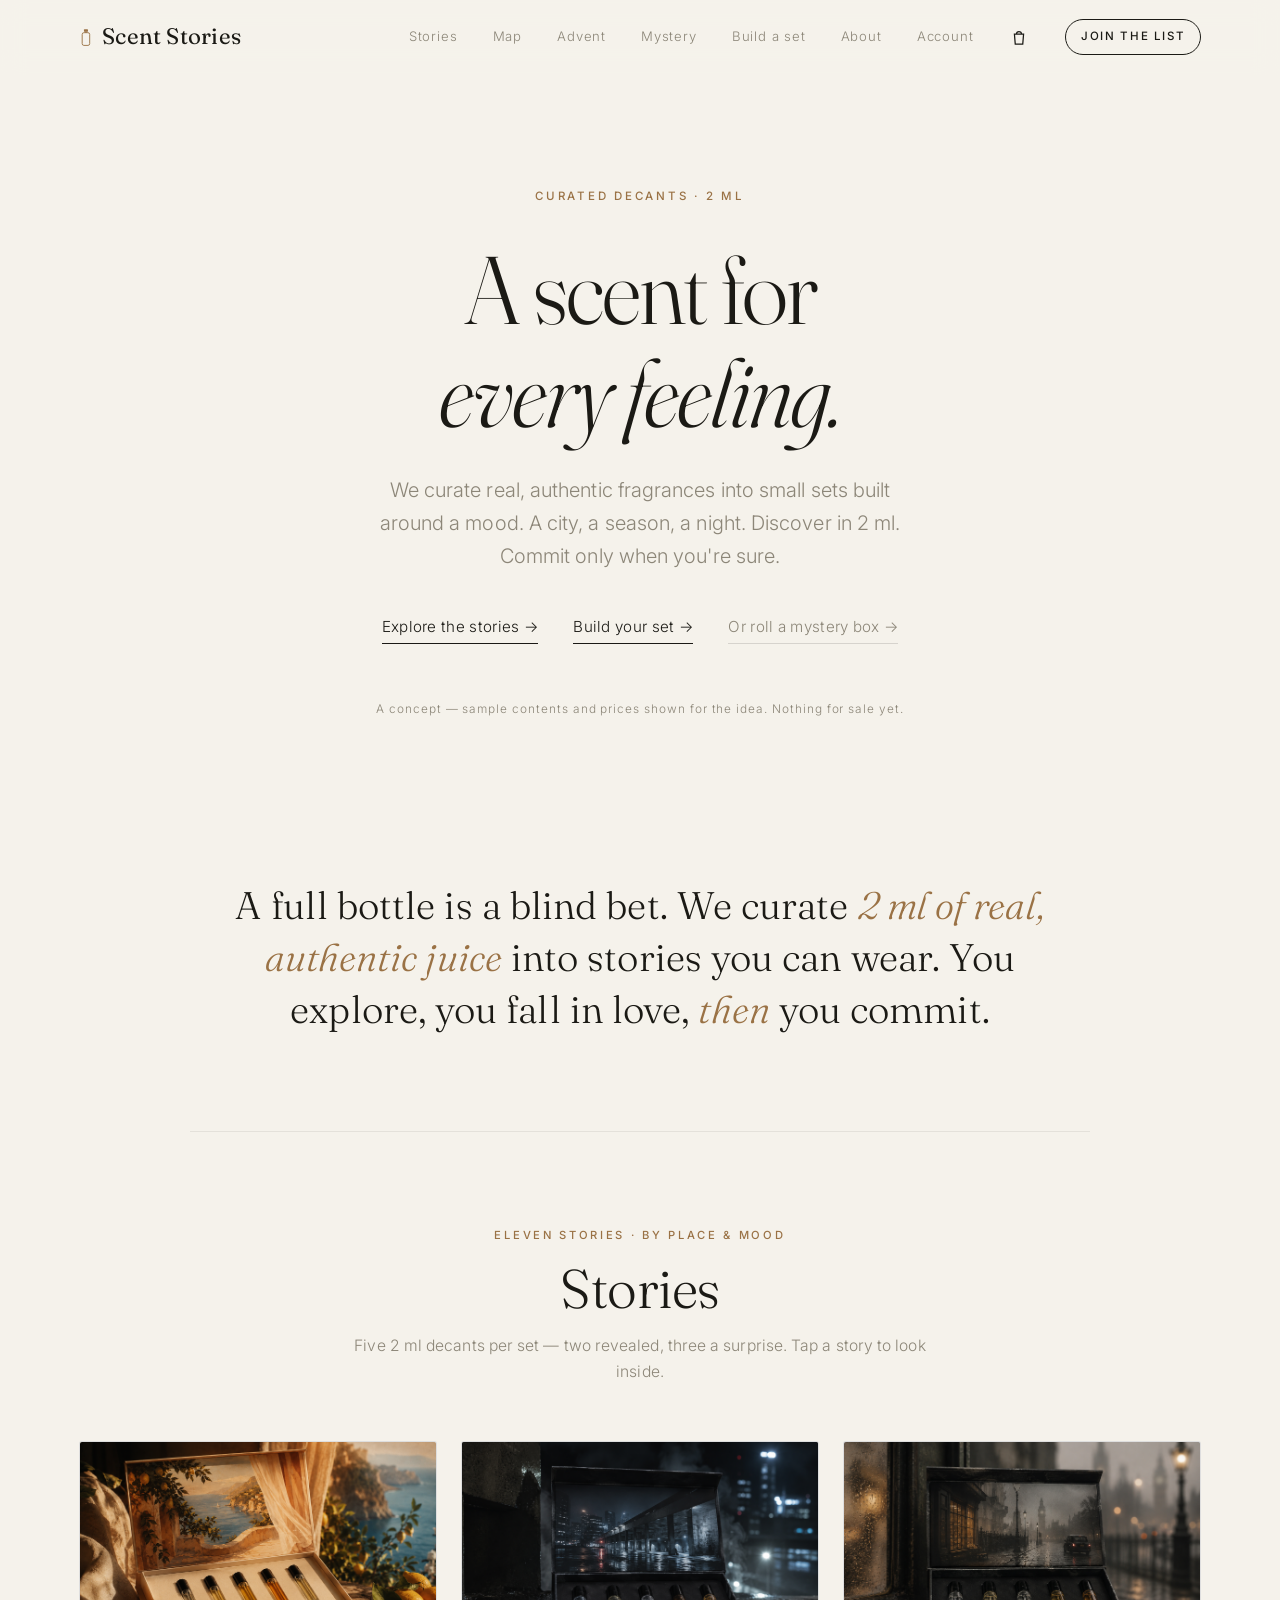
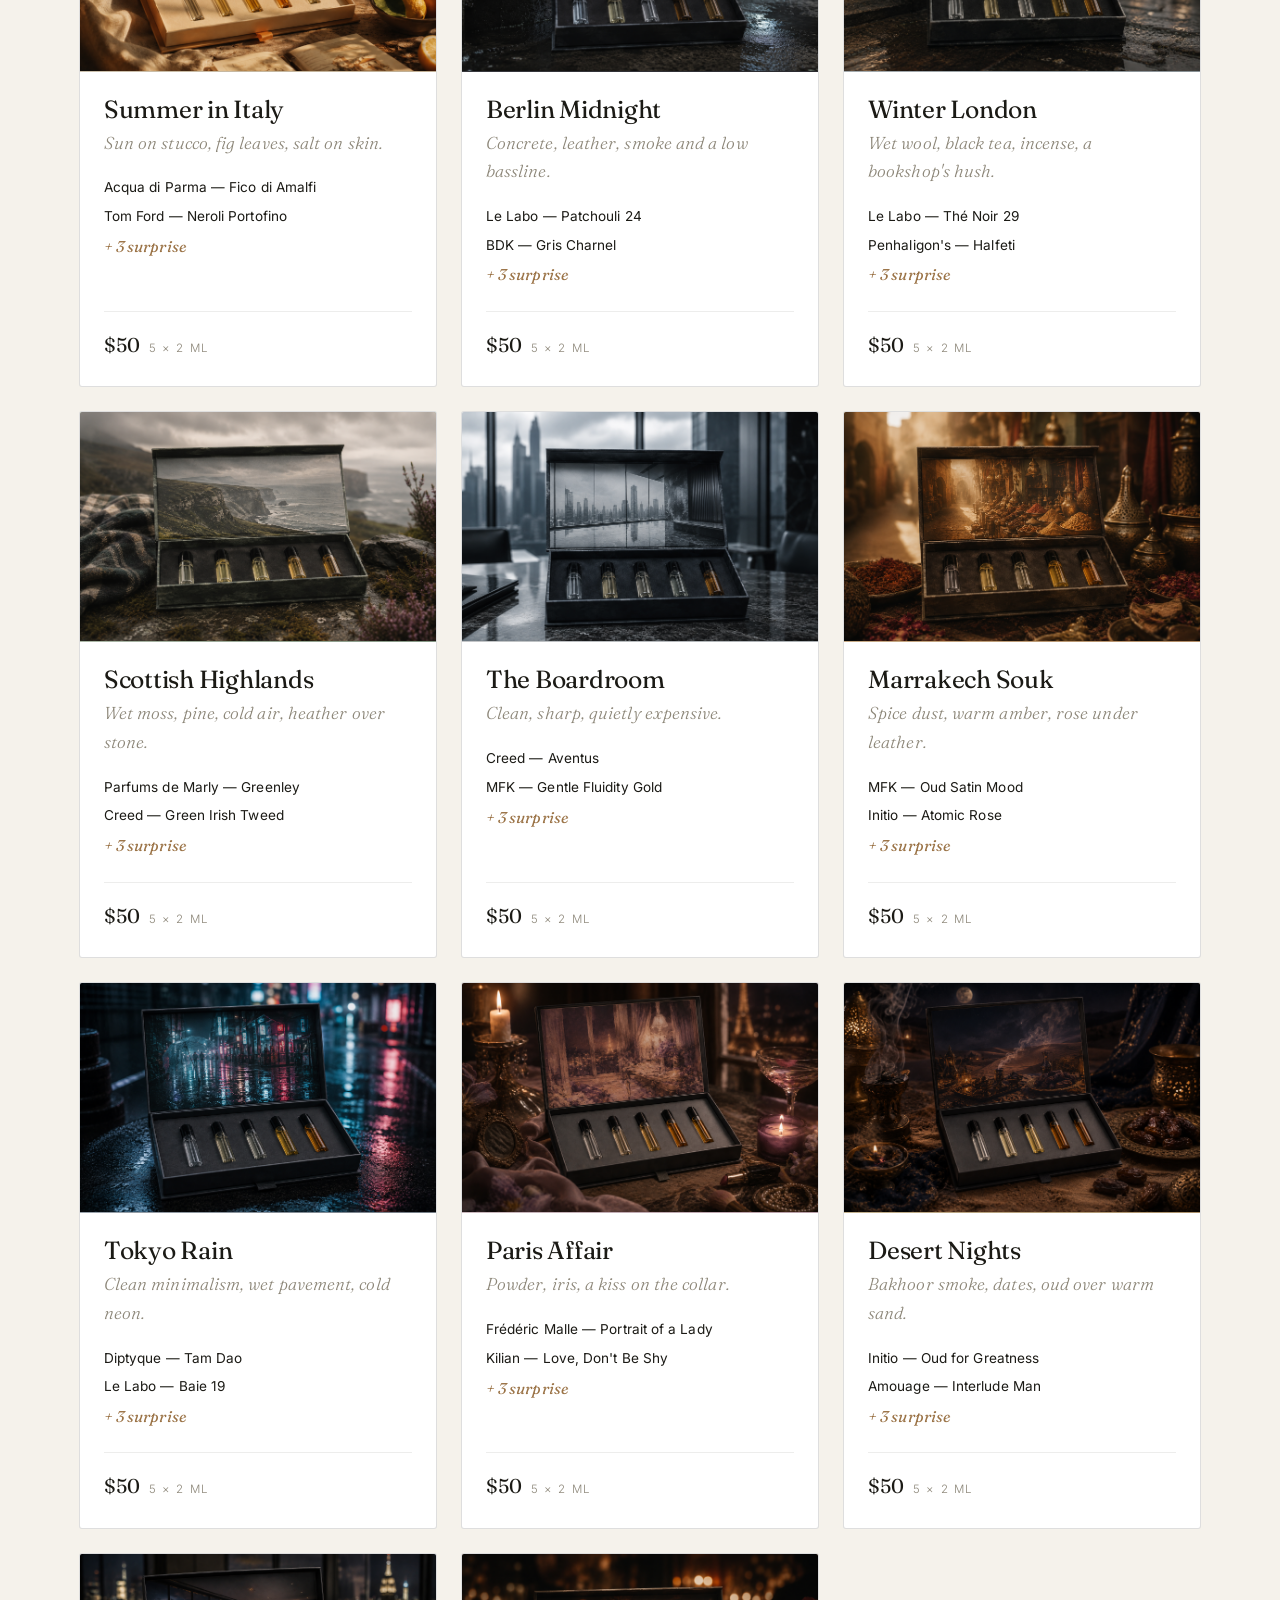
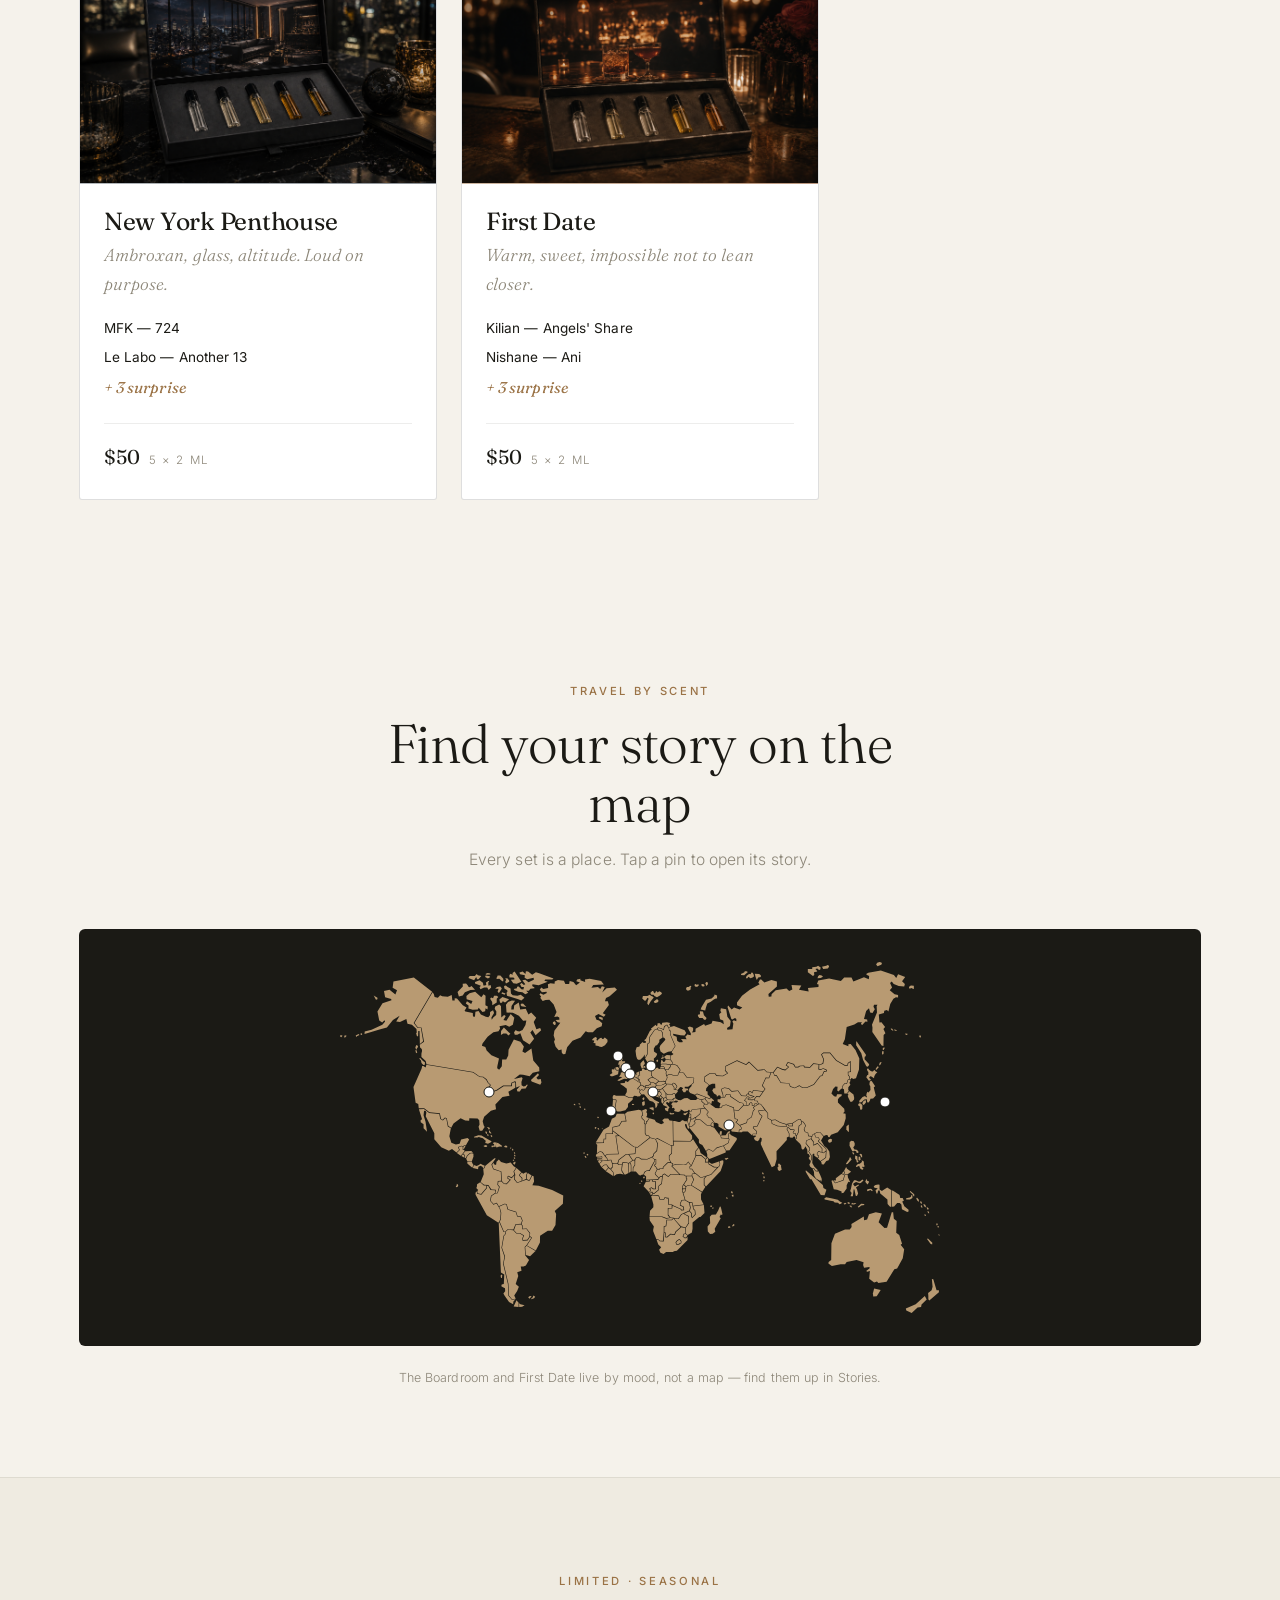
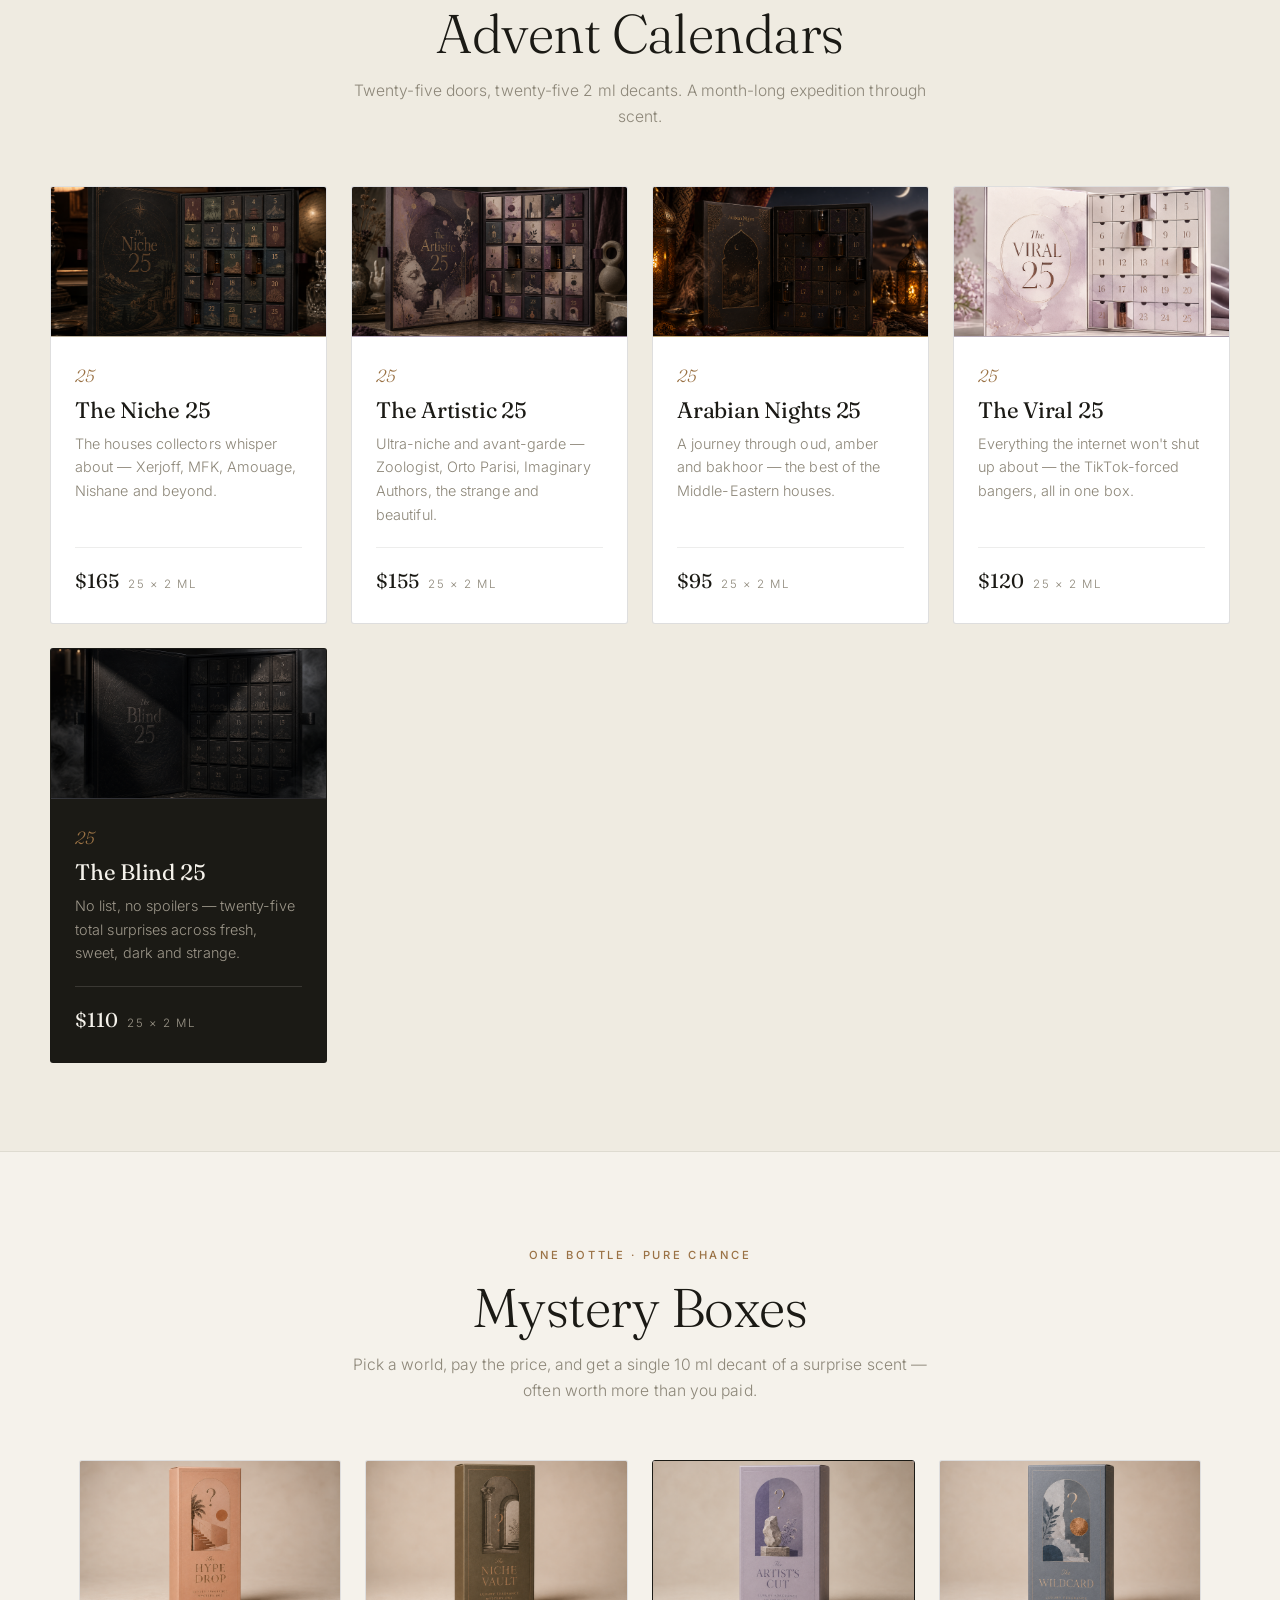
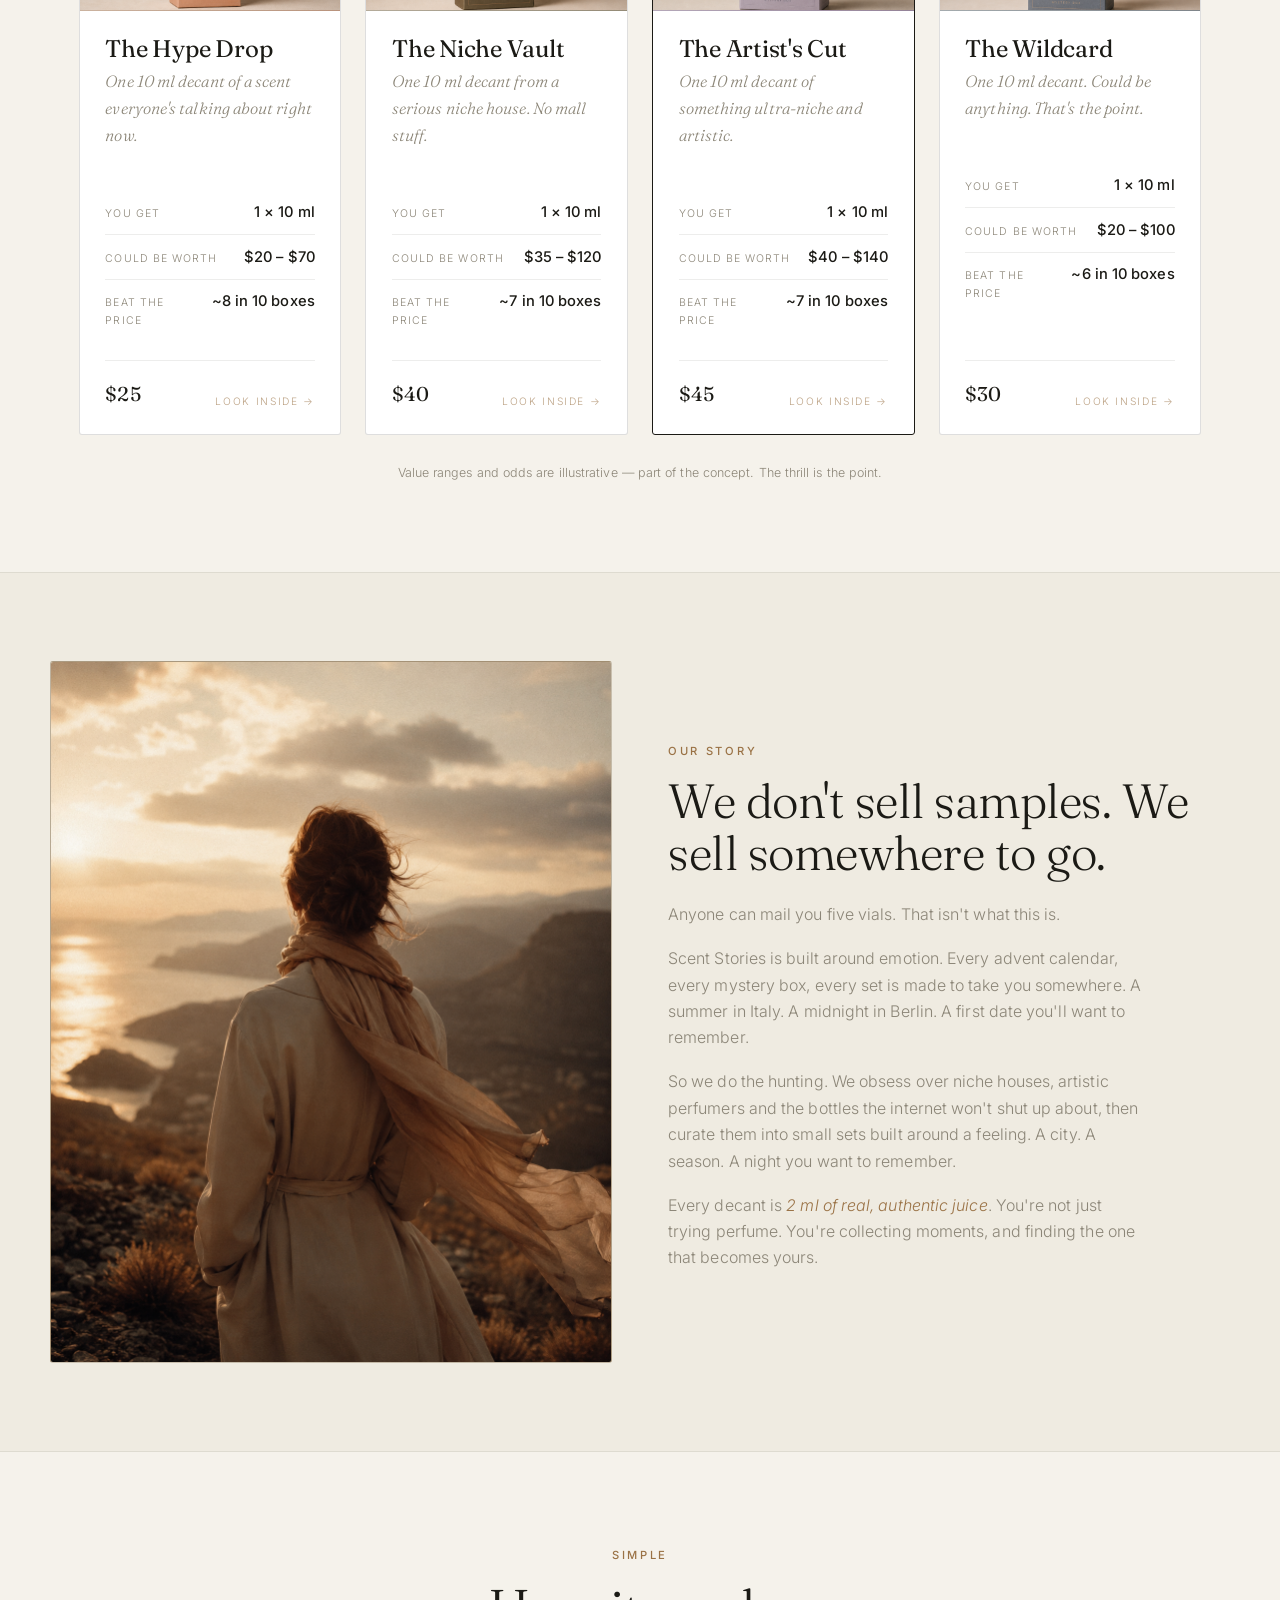
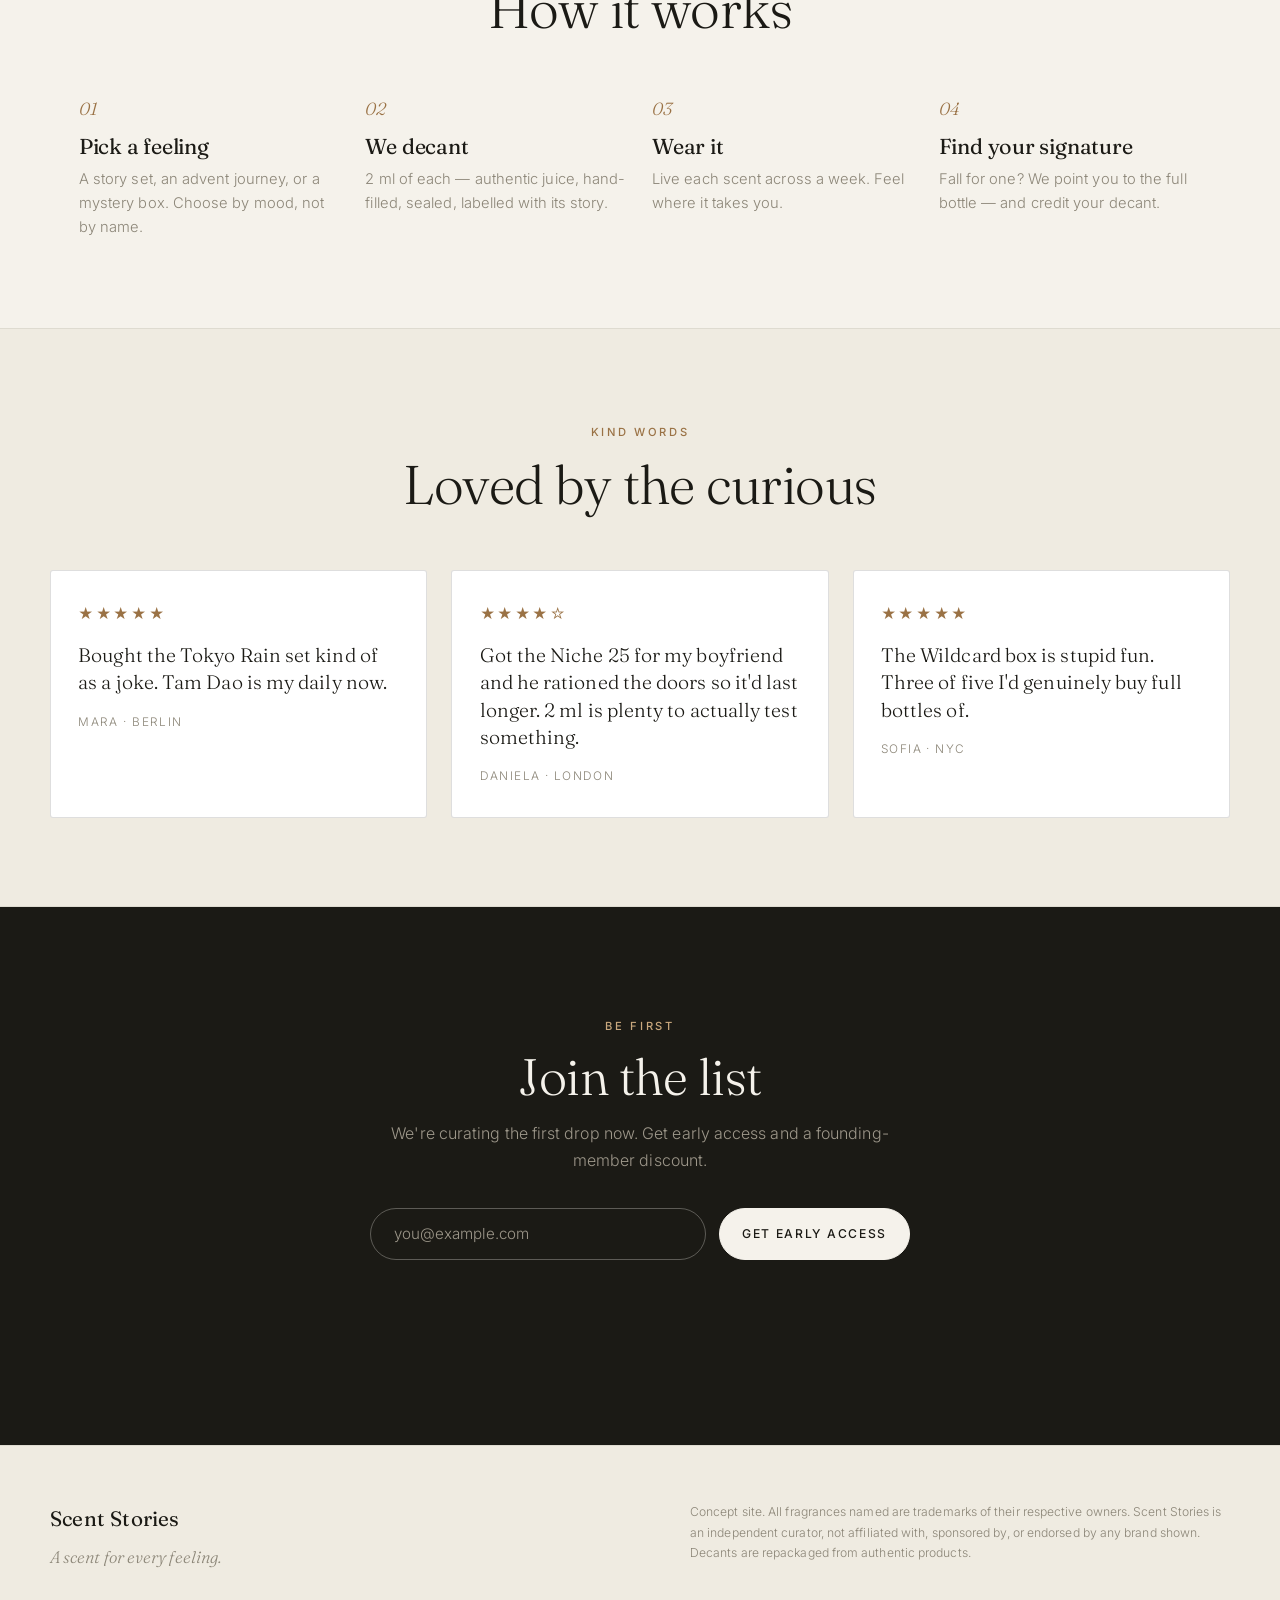
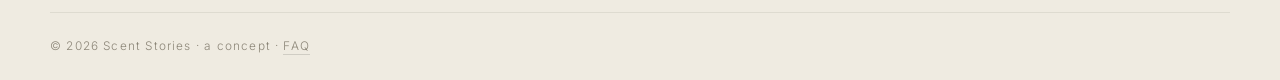
==== commit bb24ec8e: "Remove feedback survey widget (owner will collect opinions in person) Co-Authored-By: Claude Opus 4." ====
--- a/index.html
+++ b/index.html
@@ -11,7 +11,6 @@
 <link rel="icon" type="image/svg+xml" href="favicon.svg" />
 <link rel="stylesheet" href="styles.css" />
 <script src="analytics.js" defer></script>
-<script src="feedback.js" defer></script>
 </head>
 <body>
 
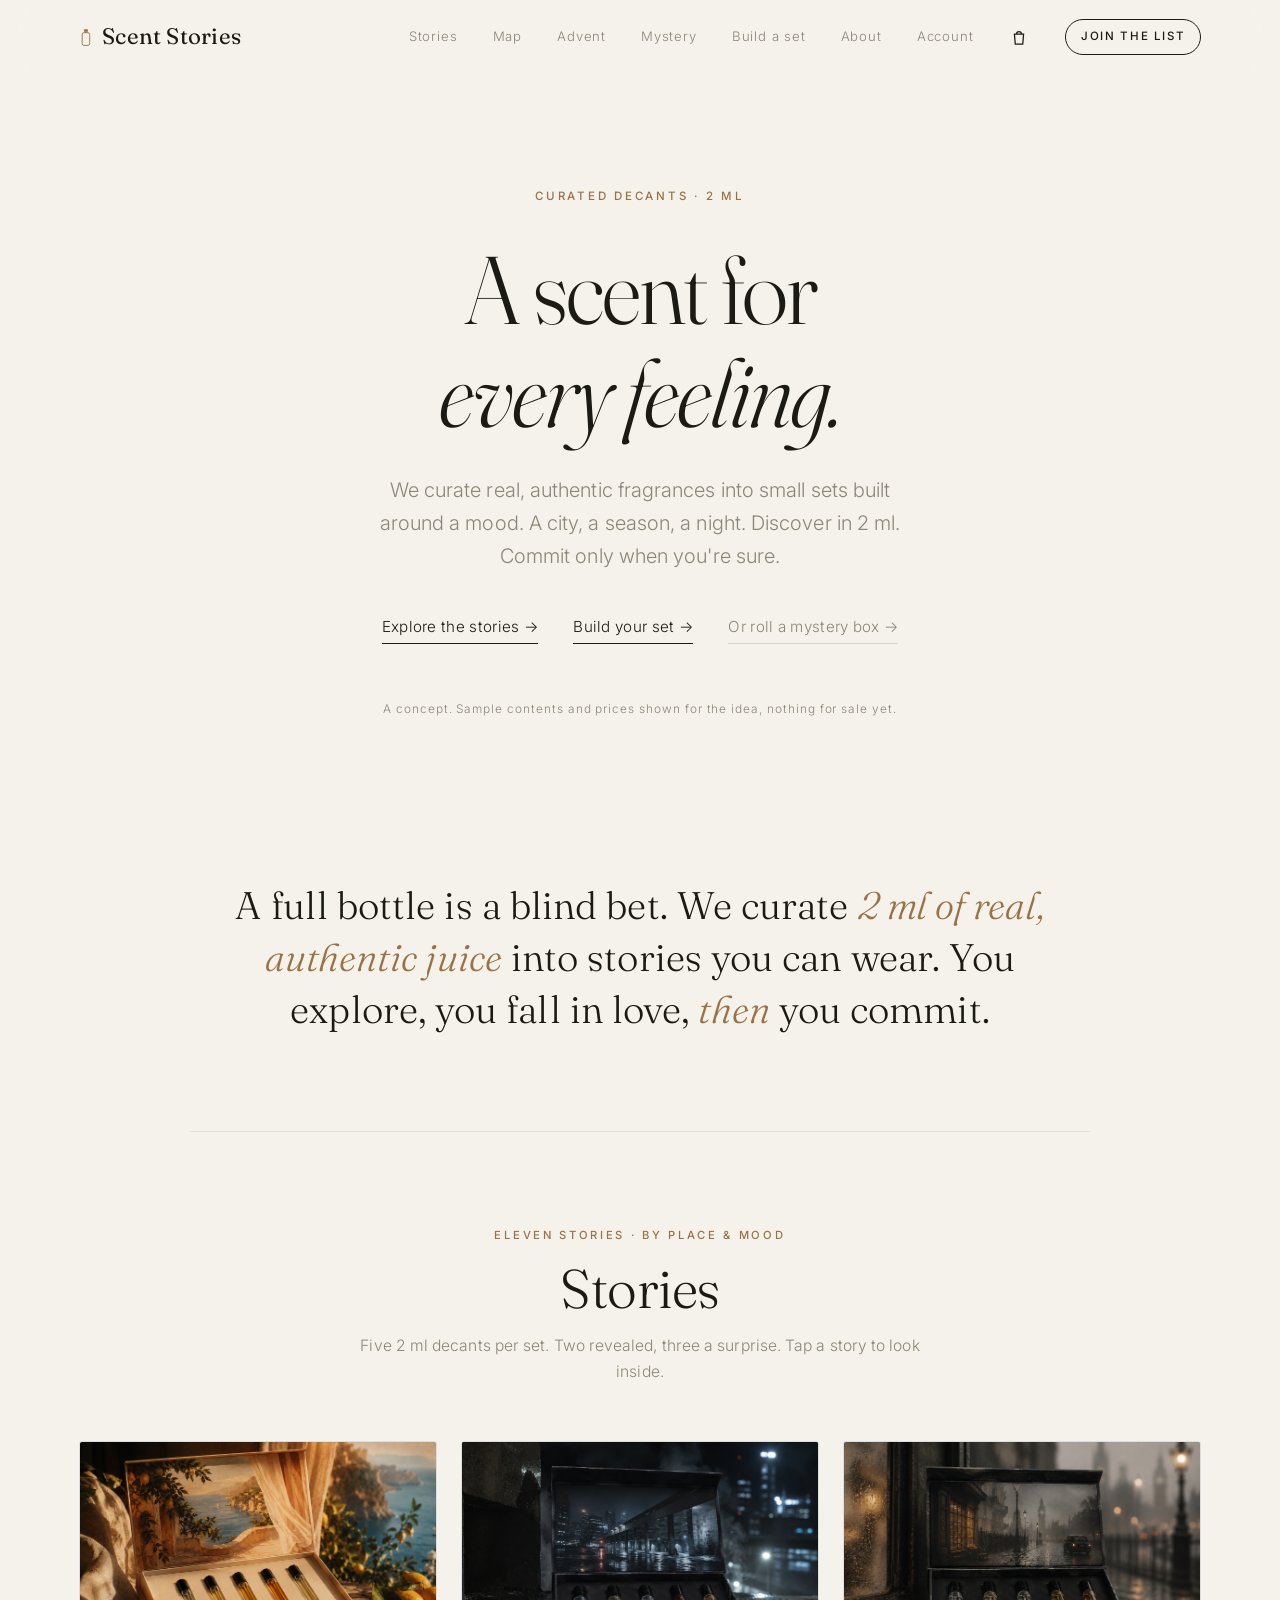
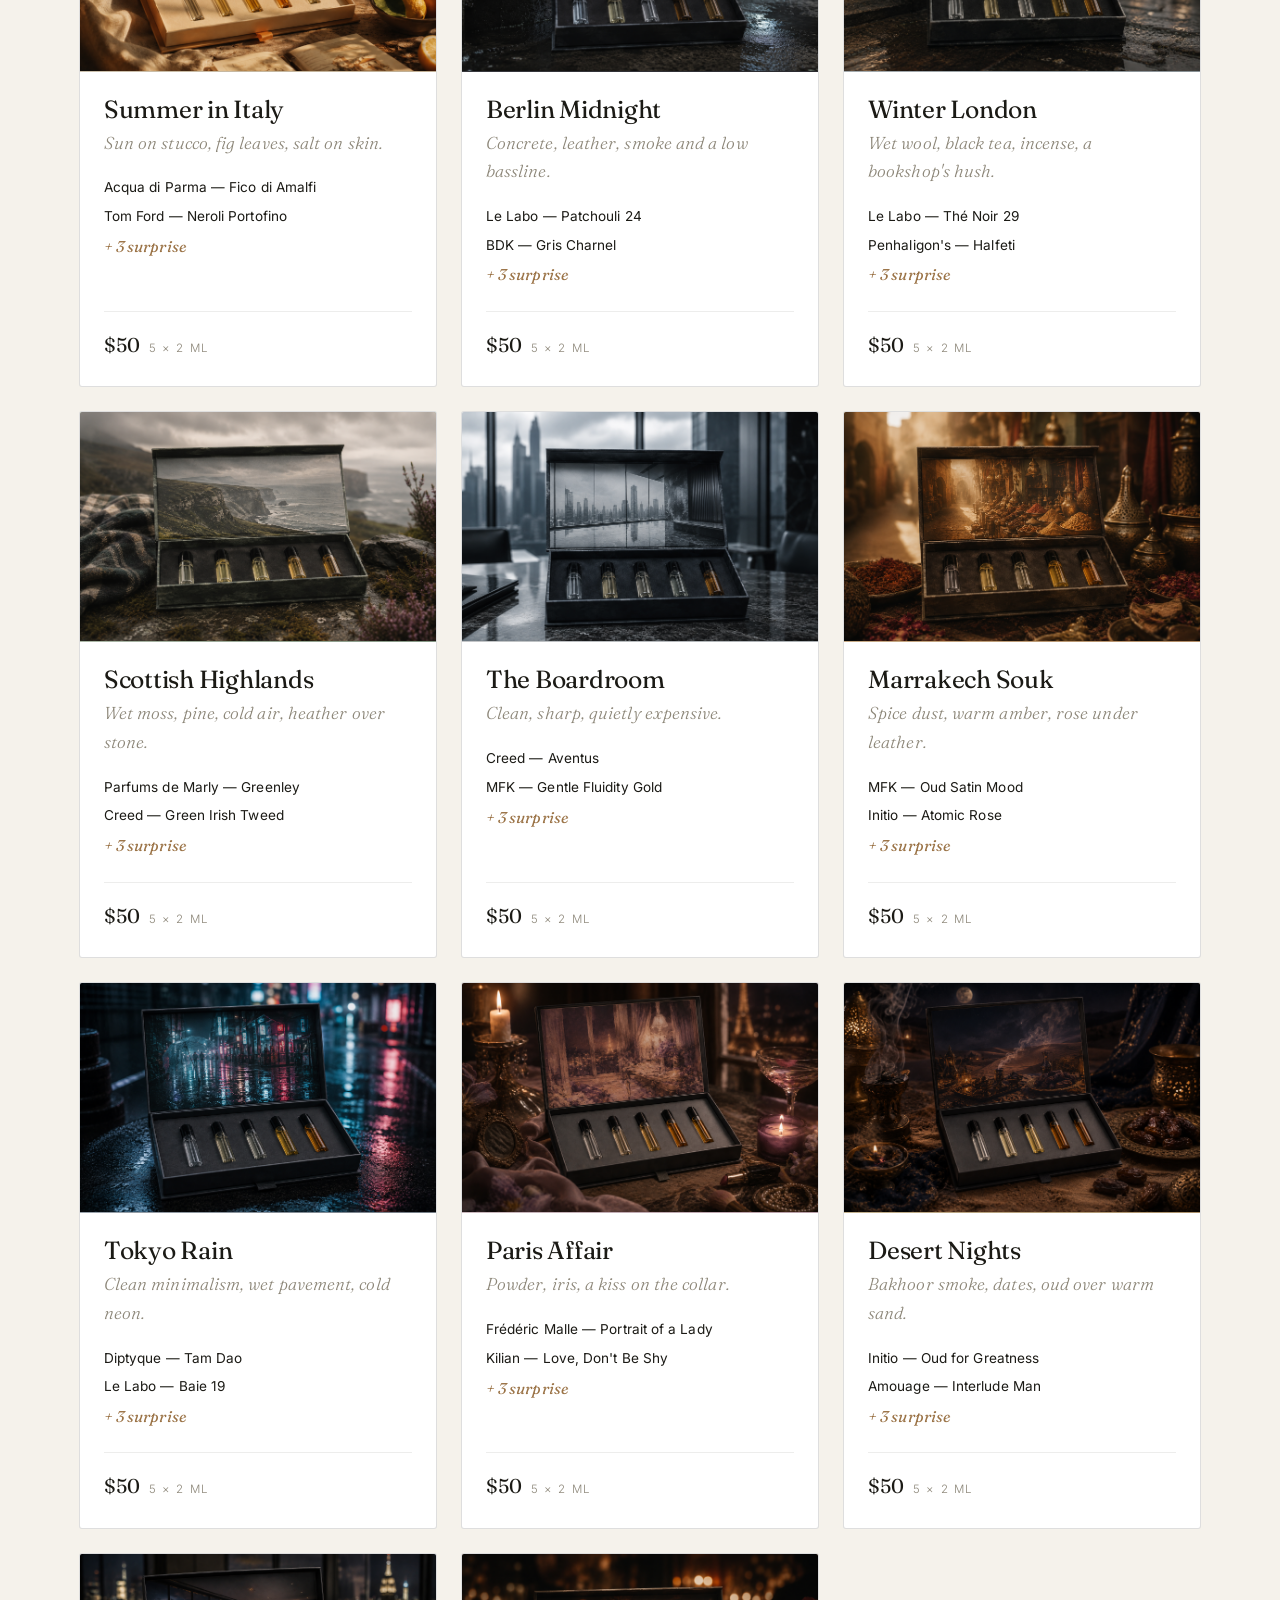
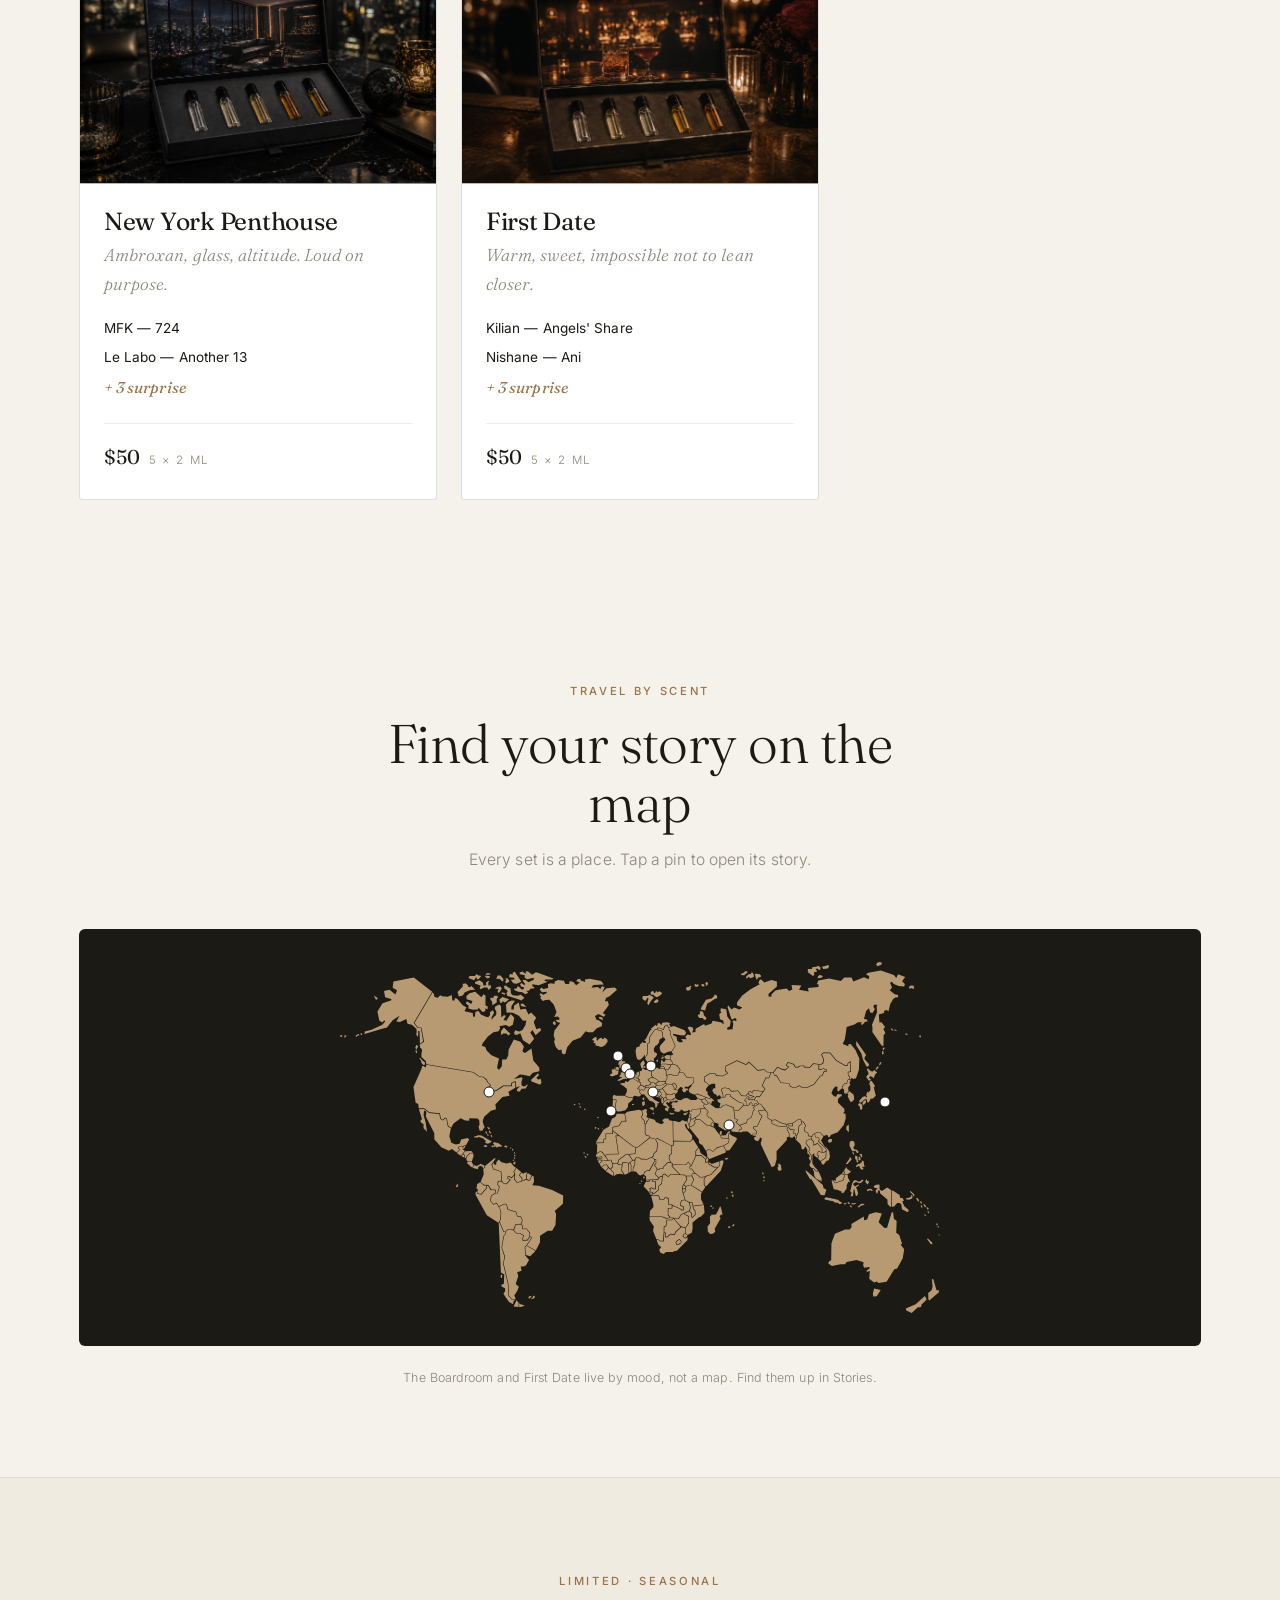
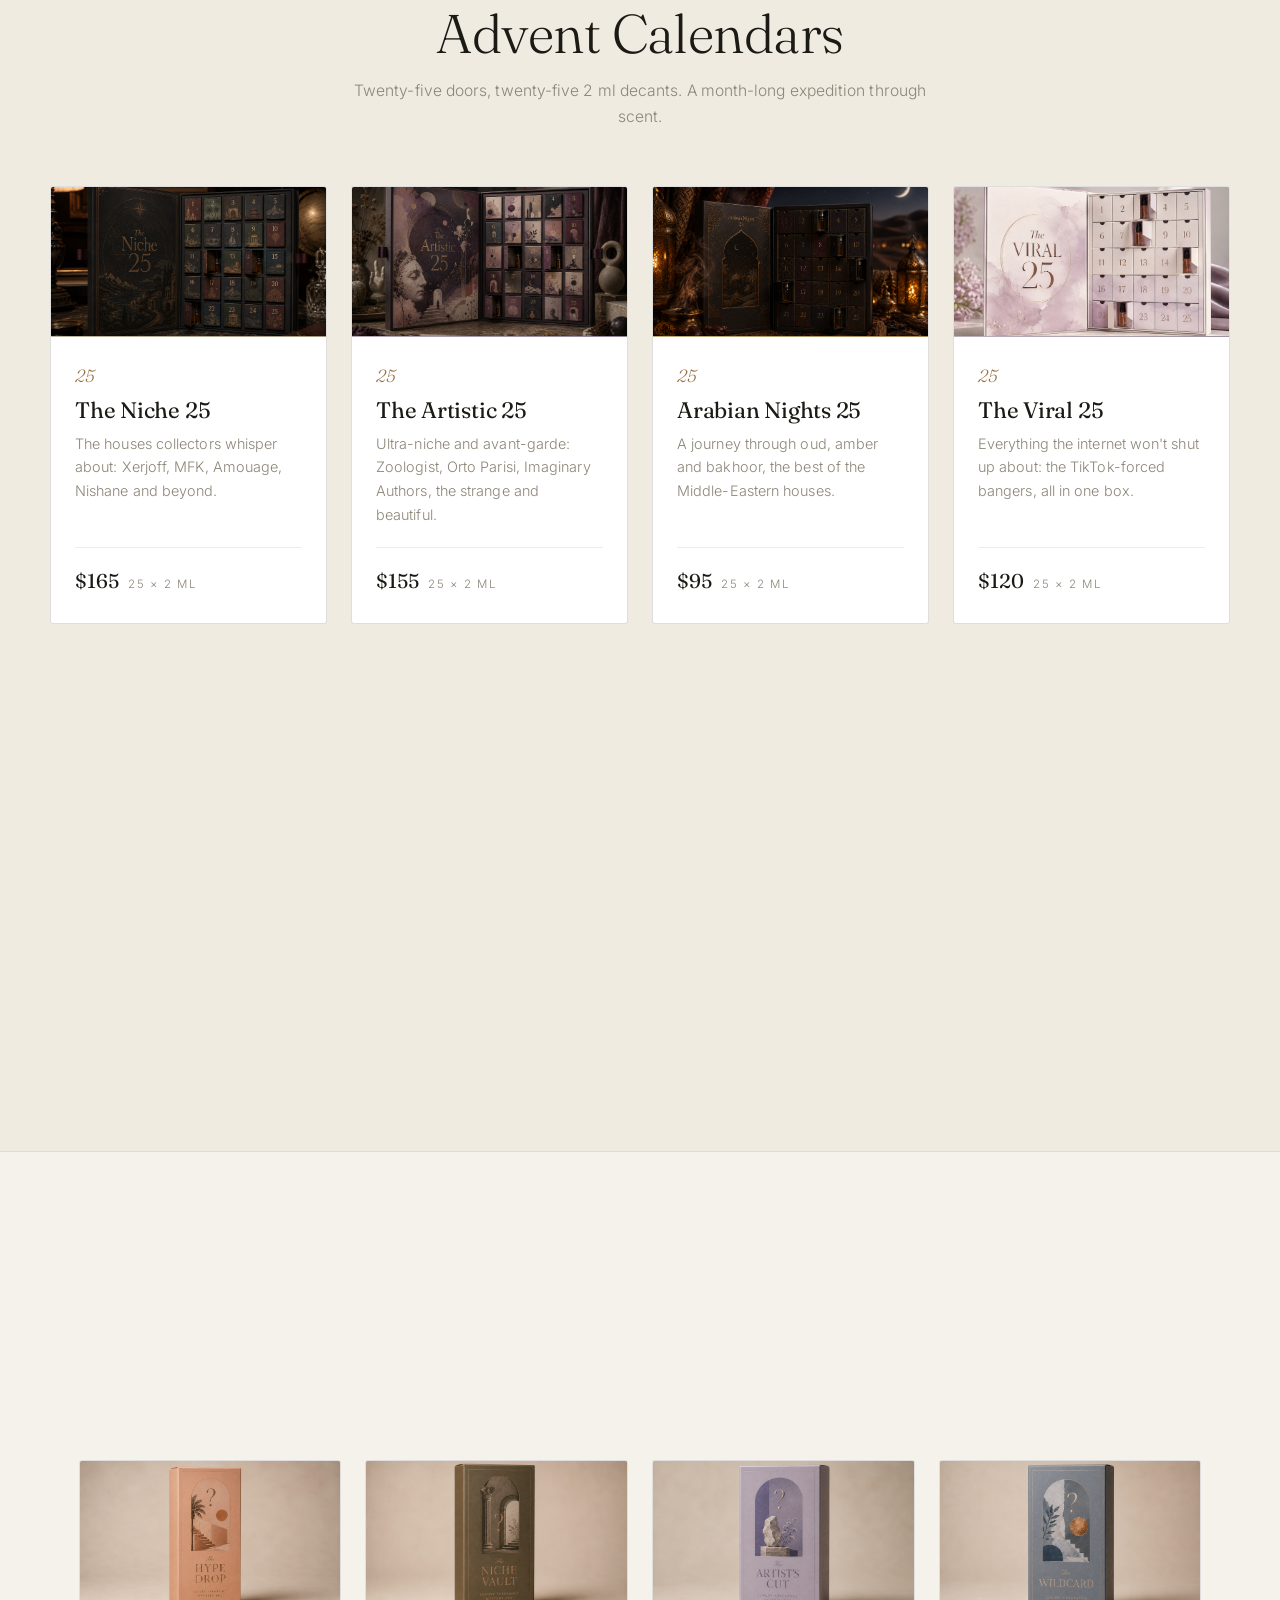
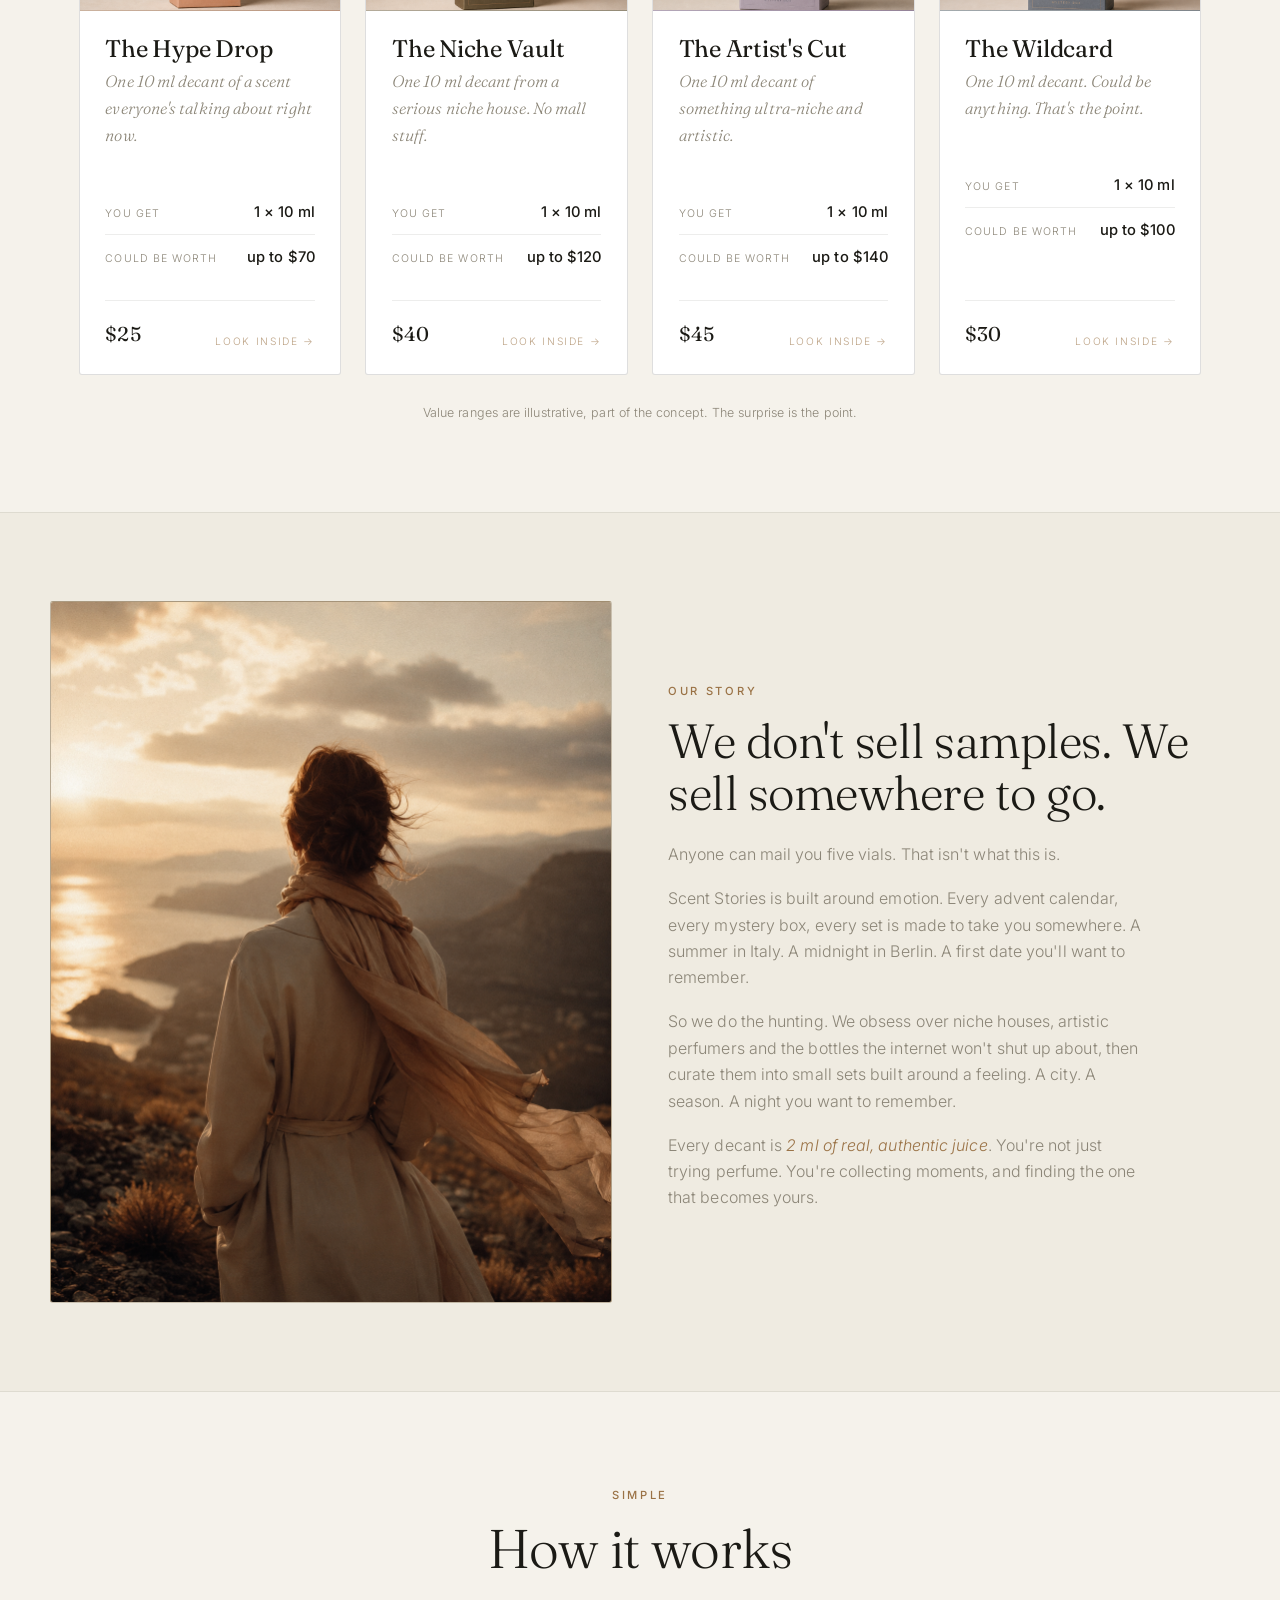
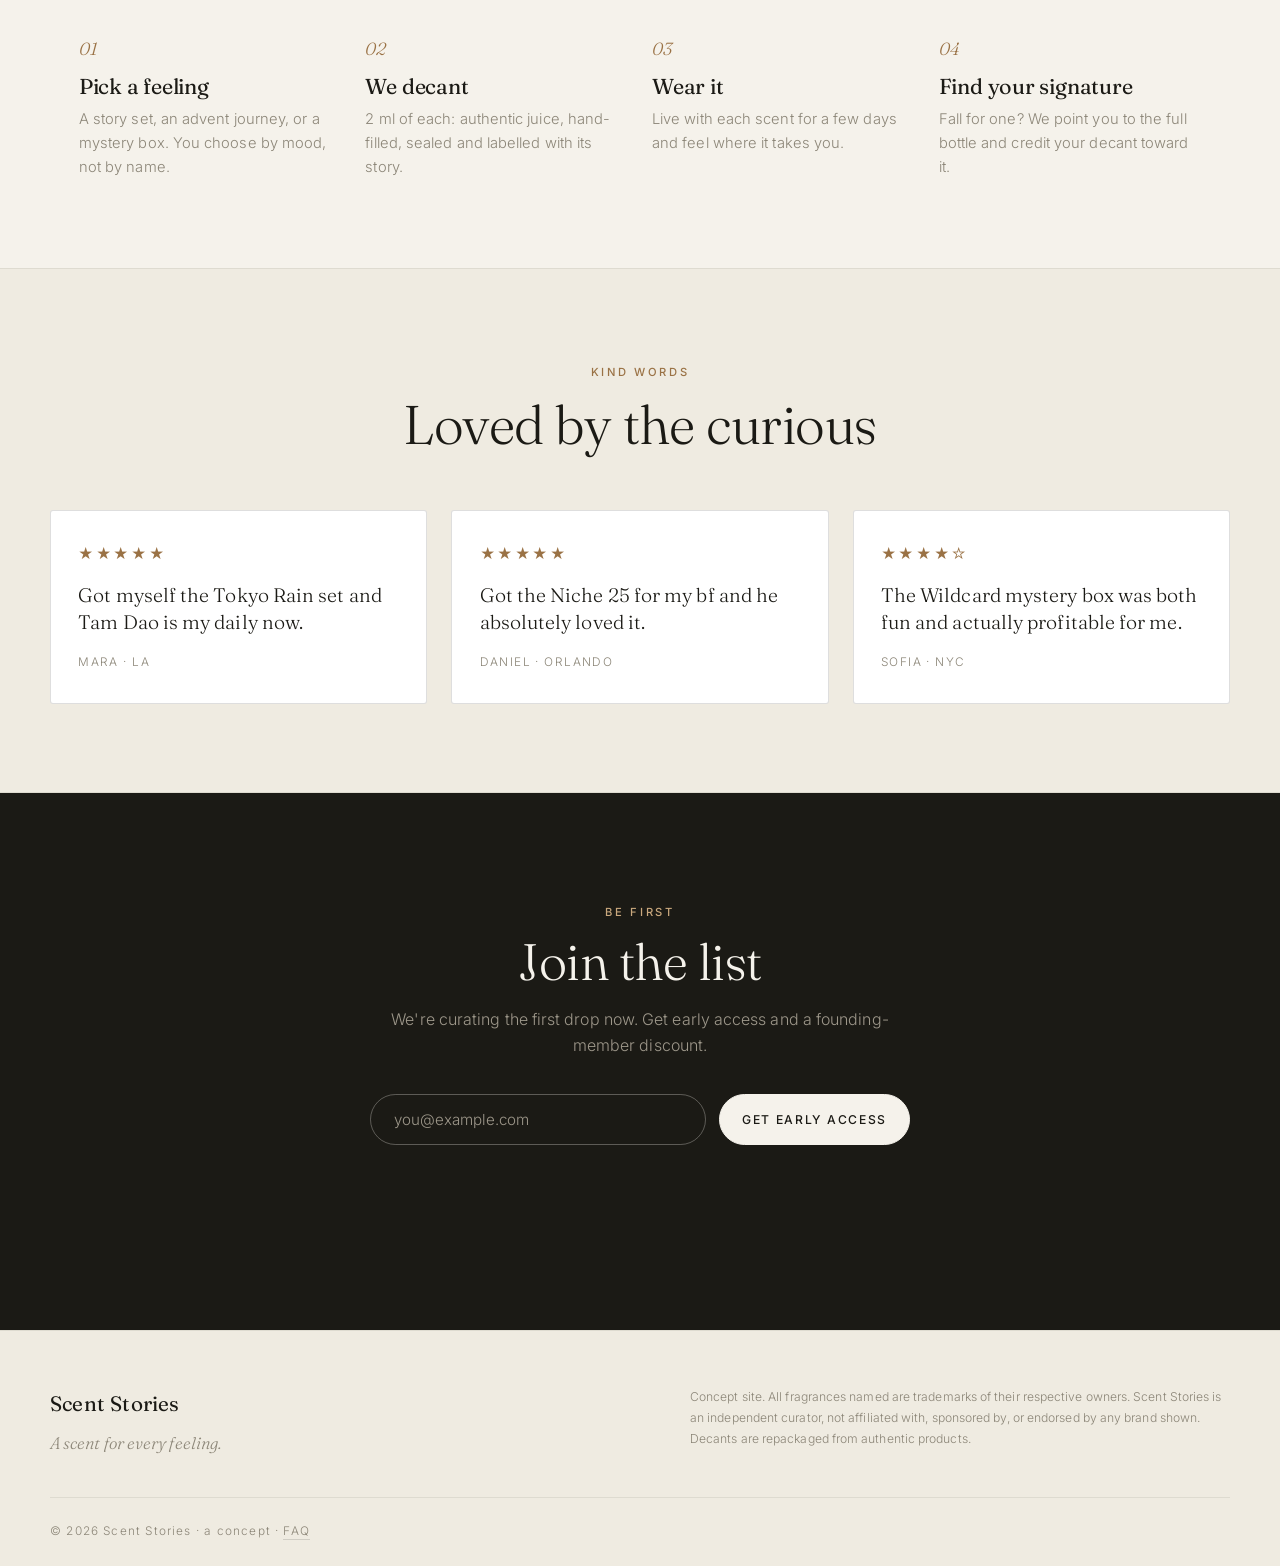
==== commit 0a79f9a2: "Polish: mystery boxes, reviews, how-it-works, fewer em-dashes - Mystery: drop the black border on Ar" ====
--- a/index.html
+++ b/index.html
@@ -51,7 +51,7 @@
       <a href="#mystery" class="link-arrow muted">Or roll a mystery box</a>
     </div>
   </div>
-  <p class="hero-note">A concept — sample contents and prices shown for the idea. Nothing for sale yet.</p>
+  <p class="hero-note">A concept. Sample contents and prices shown for the idea, nothing for sale yet.</p>
 </section>
 
 <!-- MANIFESTO -->
@@ -65,7 +65,7 @@
   <div class="section-head reveal">
     <span class="kicker">Eleven stories · by place &amp; mood</span>
     <h2>Stories</h2>
-    <p>Five 2&nbsp;ml decants per set — two revealed, three a surprise. Tap a story to look inside.</p>
+    <p>Five 2&nbsp;ml decants per set. Two revealed, three a surprise. Tap a story to look inside.</p>
   </div>
 
   <div class="grid sets-grid">
@@ -204,7 +204,7 @@
       <button class="pin" style="left:90.8%;top:40.1%" data-target="Tokyo Rain" aria-label="Tokyo Rain"><span class="dot"></span><span class="plabel">Tokyo Rain</span></button>
     </div>
   </div>
-  <p class="map-hint">The Boardroom and First Date live by mood, not a map — find them up in Stories.</p>
+  <p class="map-hint">The Boardroom and First Date live by mood, not a map. Find them up in Stories.</p>
 </section>
 
 <!-- ADVENT -->
@@ -221,7 +221,7 @@
       <div class="advent-body">
         <span class="advent-no">25</span>
         <h3>The Niche 25</h3>
-        <p>The houses collectors whisper about — Xerjoff, MFK, Amouage, Nishane and beyond.</p>
+        <p>The houses collectors whisper about: Xerjoff, MFK, Amouage, Nishane and beyond.</p>
         <div class="set-foot"><div class="foot-left"><span class="price">$165</span><span class="qty">25 × 2&nbsp;ml</span></div><span class="open-hint">Look inside →</span></div>
       </div>
     </article>
@@ -230,7 +230,7 @@
       <div class="advent-body">
         <span class="advent-no">25</span>
         <h3>The Artistic 25</h3>
-        <p>Ultra-niche and avant-garde — Zoologist, Orto Parisi, Imaginary Authors, the strange and beautiful.</p>
+        <p>Ultra-niche and avant-garde: Zoologist, Orto Parisi, Imaginary Authors, the strange and beautiful.</p>
         <div class="set-foot"><div class="foot-left"><span class="price">$155</span><span class="qty">25 × 2&nbsp;ml</span></div><span class="open-hint">Look inside →</span></div>
       </div>
     </article>
@@ -239,7 +239,7 @@
       <div class="advent-body">
         <span class="advent-no">25</span>
         <h3>Arabian Nights 25</h3>
-        <p>A journey through oud, amber and bakhoor — the best of the Middle-Eastern houses.</p>
+        <p>A journey through oud, amber and bakhoor, the best of the Middle-Eastern houses.</p>
         <div class="set-foot"><div class="foot-left"><span class="price">$95</span><span class="qty">25 × 2&nbsp;ml</span></div><span class="open-hint">Look inside →</span></div>
       </div>
     </article>
@@ -248,7 +248,7 @@
       <div class="advent-body">
         <span class="advent-no">25</span>
         <h3>The Viral 25</h3>
-        <p>Everything the internet won't shut up about — the TikTok-forced bangers, all in one box.</p>
+        <p>Everything the internet won't shut up about: the TikTok-forced bangers, all in one box.</p>
         <div class="set-foot"><div class="foot-left"><span class="price">$120</span><span class="qty">25 × 2&nbsp;ml</span></div><span class="open-hint">Look inside →</span></div>
       </div>
     </article>
@@ -257,7 +257,7 @@
       <div class="advent-body">
         <span class="advent-no">25</span>
         <h3>The Blind 25</h3>
-        <p>No list, no spoilers — twenty-five total surprises across fresh, sweet, dark and strange.</p>
+        <p>No list, no spoilers. Twenty-five total surprises across fresh, sweet, dark and strange.</p>
         <div class="set-foot"><div class="foot-left"><span class="price">$110</span><span class="qty">25 × 2&nbsp;ml</span></div><span class="open-hint">Look inside →</span></div>
       </div>
     </article>
@@ -269,8 +269,7 @@
   <div class="section-head reveal">
     <span class="kicker">One bottle · pure chance</span>
     <h2>Mystery Boxes</h2>
-    <p>Pick a world, pay the price, and get a single 10&nbsp;ml decant of a surprise scent — often
-      worth more than you paid.</p>
+    <p>Pick a world, pay the price, and get a single 10&nbsp;ml decant of a surprise scent, often worth more than you paid.</p>
   </div>
 
   <div class="grid mystery-grid">
@@ -282,8 +281,7 @@
         <p class="mbox-sub">One 10&nbsp;ml decant of a scent everyone's talking about right now.</p>
         <ul class="mbox-facts">
           <li><span>You get</span><b>1 × 10&nbsp;ml</b></li>
-          <li><span>Could be worth</span><b>$20 – $70</b></li>
-          <li><span>Beat the price</span><b>~8 in 10 boxes</b></li>
+          <li><span>Could be worth</span><b>up to $70</b></li>
         </ul>
         <div class="mbox-foot"><span class="price">$25</span><span class="open-hint">Look inside →</span></div>
       </div>
@@ -296,8 +294,7 @@
         <p class="mbox-sub">One 10&nbsp;ml decant from a serious niche house. No mall stuff.</p>
         <ul class="mbox-facts">
           <li><span>You get</span><b>1 × 10&nbsp;ml</b></li>
-          <li><span>Could be worth</span><b>$35 – $120</b></li>
-          <li><span>Beat the price</span><b>~7 in 10 boxes</b></li>
+          <li><span>Could be worth</span><b>up to $120</b></li>
         </ul>
         <div class="mbox-foot"><span class="price">$40</span><span class="open-hint">Look inside →</span></div>
       </div>
@@ -310,8 +307,7 @@
         <p class="mbox-sub">One 10&nbsp;ml decant of something ultra-niche and artistic.</p>
         <ul class="mbox-facts">
           <li><span>You get</span><b>1 × 10&nbsp;ml</b></li>
-          <li><span>Could be worth</span><b>$40 – $140</b></li>
-          <li><span>Beat the price</span><b>~7 in 10 boxes</b></li>
+          <li><span>Could be worth</span><b>up to $140</b></li>
         </ul>
         <div class="mbox-foot"><span class="price">$45</span><span class="open-hint">Look inside →</span></div>
       </div>
@@ -324,15 +320,14 @@
         <p class="mbox-sub">One 10&nbsp;ml decant. Could be anything. That's the point.</p>
         <ul class="mbox-facts">
           <li><span>You get</span><b>1 × 10&nbsp;ml</b></li>
-          <li><span>Could be worth</span><b>$20 – $100</b></li>
-          <li><span>Beat the price</span><b>~6 in 10 boxes</b></li>
+          <li><span>Could be worth</span><b>up to $100</b></li>
         </ul>
         <div class="mbox-foot"><span class="price">$30</span><span class="open-hint">Look inside →</span></div>
       </div>
     </article>
 
   </div>
-  <p class="odds-note">Value ranges and odds are illustrative — part of the concept. The thrill is the point.</p>
+  <p class="odds-note">Value ranges are illustrative, part of the concept. The surprise is the point.</p>
 </section>
 
 <!-- ABOUT -->
@@ -361,10 +356,10 @@
 <section class="section" id="how">
   <div class="section-head reveal"><span class="kicker">Simple</span><h2>How it works</h2></div>
   <div class="grid steps-grid">
-    <div class="step reveal"><span class="step-no">01</span><h3>Pick a feeling</h3><p>A story set, an advent journey, or a mystery box. Choose by mood, not by name.</p></div>
-    <div class="step reveal"><span class="step-no">02</span><h3>We decant</h3><p>2&nbsp;ml of each — authentic juice, hand-filled, sealed, labelled with its story.</p></div>
-    <div class="step reveal"><span class="step-no">03</span><h3>Wear it</h3><p>Live each scent across a week. Feel where it takes you.</p></div>
-    <div class="step reveal"><span class="step-no">04</span><h3>Find your signature</h3><p>Fall for one? We point you to the full bottle — and credit your decant.</p></div>
+    <div class="step reveal"><span class="step-no">01</span><h3>Pick a feeling</h3><p>A story set, an advent journey, or a mystery box. You choose by mood, not by name.</p></div>
+    <div class="step reveal"><span class="step-no">02</span><h3>We decant</h3><p>2&nbsp;ml of each: authentic juice, hand-filled, sealed and labelled with its story.</p></div>
+    <div class="step reveal"><span class="step-no">03</span><h3>Wear it</h3><p>Live with each scent for a few days and feel where it takes you.</p></div>
+    <div class="step reveal"><span class="step-no">04</span><h3>Find your signature</h3><p>Fall for one? We point you to the full bottle and credit your decant toward it.</p></div>
   </div>
 </section>
 
@@ -374,18 +369,17 @@
   <div class="grid reviews-grid">
     <figure class="review reveal">
       <div class="stars">★★★★★</div>
-      <blockquote>Bought the Tokyo Rain set kind of as a joke. Tam Dao is my daily now.</blockquote>
-      <figcaption>Mara · Berlin</figcaption>
+      <blockquote>Got myself the Tokyo Rain set and Tam Dao is my daily now.</blockquote>
+      <figcaption>Mara · LA</figcaption>
+    </figure>
+    <figure class="review reveal">
+      <div class="stars">★★★★★</div>
+      <blockquote>Got the Niche 25 for my bf and he absolutely loved it.</blockquote>
+      <figcaption>Daniel · Orlando</figcaption>
     </figure>
     <figure class="review reveal">
       <div class="stars">★★★★☆</div>
-      <blockquote>Got the Niche 25 for my boyfriend and he rationed the doors so it'd last longer.
-        2 ml is plenty to actually test something.</blockquote>
-      <figcaption>Daniela · London</figcaption>
-    </figure>
-    <figure class="review reveal">
-      <div class="stars">★★★★★</div>
-      <blockquote>The Wildcard box is stupid fun. Three of five I'd genuinely buy full bottles of.</blockquote>
+      <blockquote>The Wildcard mystery box was both fun and actually profitable for me.</blockquote>
       <figcaption>Sofia · NYC</figcaption>
     </figure>
   </div>
@@ -402,7 +396,7 @@
       <input type="email" required placeholder="you@example.com" aria-label="Email" />
       <button type="submit" class="btn btn-solid">Get early access</button>
     </form>
-    <p id="wl-msg" class="wl-msg">You're on the list. (Concept demo — nothing was sent.)</p>
+    <p id="wl-msg" class="wl-msg">You're on the list. (Concept demo, nothing was sent.)</p>
   </div>
 </section>
 
@@ -430,7 +424,7 @@
       <p class="modal-price" id="modalPrice"></p>
       <p class="modal-listlabel" id="modalListLabel">Inside</p>
       <ul class="modal-list" id="modalList"></ul>
-      <p class="modal-next">First drop ships this autumn. Add it to your bag now — nothing is charged,
+      <p class="modal-next">First drop ships this autumn. Add it to your bag now, nothing is charged,
         this is a concept.</p>
       <button class="btn btn-solid full" id="modalAdd">Add to bag</button>
     </div>
@@ -446,7 +440,7 @@
     <p class="cart-empty" id="cartEmpty">Your bag is empty. <a href="#sets" data-cart-close class="link-arrow">Explore the stories</a></p>
     <div class="cart-foot" id="cartFoot" hidden>
       <div class="cart-sub"><span>Subtotal</span><span id="cartSubtotal">$0</span></div>
-      <p class="cart-note">Concept demo — checkout isn't live yet. The first drop ships this autumn.</p>
+      <p class="cart-note">Concept demo. Checkout isn't live yet, the first drop ships this autumn.</p>
       <button class="btn btn-solid full" id="cartCheckout">Checkout</button>
     </div>
   </aside>
@@ -488,7 +482,7 @@
     $('modalListLabel').textContent='Inside the set'; $('modalListLabel').style.display=''; list.style.display='';
   } else if(factEls.length){
     factEls.forEach(li=>{const l=document.createElement('li'); const s=li.querySelector('span'), b=li.querySelector('b'); l.innerHTML='<span class="ml-label">'+(s?s.textContent:'')+'</span> '+(b?b.textContent:''); list.appendChild(l);});
-    $('modalListLabel').textContent='The odds'; $('modalListLabel').style.display=''; list.style.display='';
+    $('modalListLabel').textContent='The box'; $('modalListLabel').style.display=''; list.style.display='';
   } else { $('modalListLabel').style.display='none'; list.style.display='none'; }
   modal.classList.add('open'); modal.setAttribute('aria-hidden','false'); document.body.style.overflow='hidden';
 }
--- a/styles.css
+++ b/styles.css
@@ -146,7 +146,6 @@
 .drops{list-style:none;display:flex;flex-direction:column;gap:.75rem;margin-bottom:1.7rem;flex:1}
 .drops li{font-size:.88rem;padding-left:1.1rem;position:relative;line-height:1.45;color:var(--ink)}
 .drops li::before{content:"—";position:absolute;left:0;color:var(--muted)}
-.mbox-feature{border-color:var(--ink)}
 
 /* ============ STEPS ============ */
 .step{text-align:left}
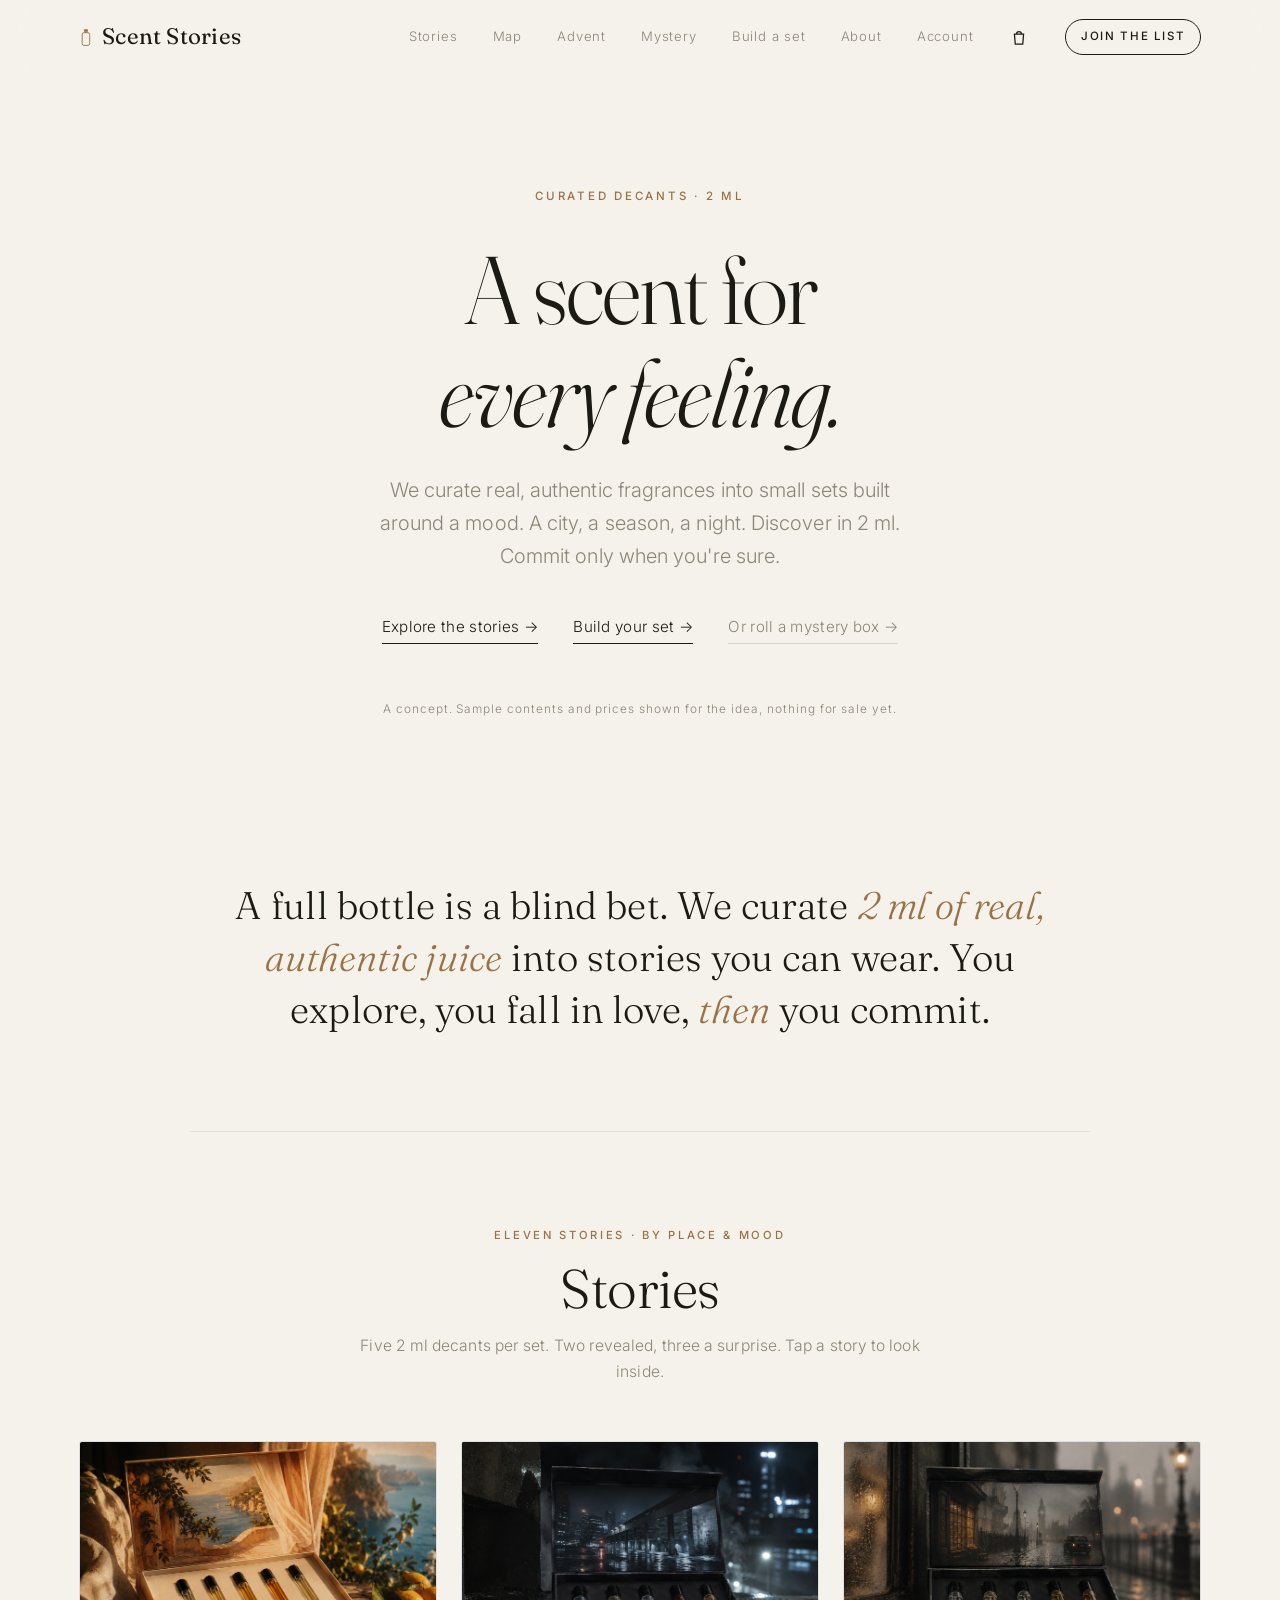
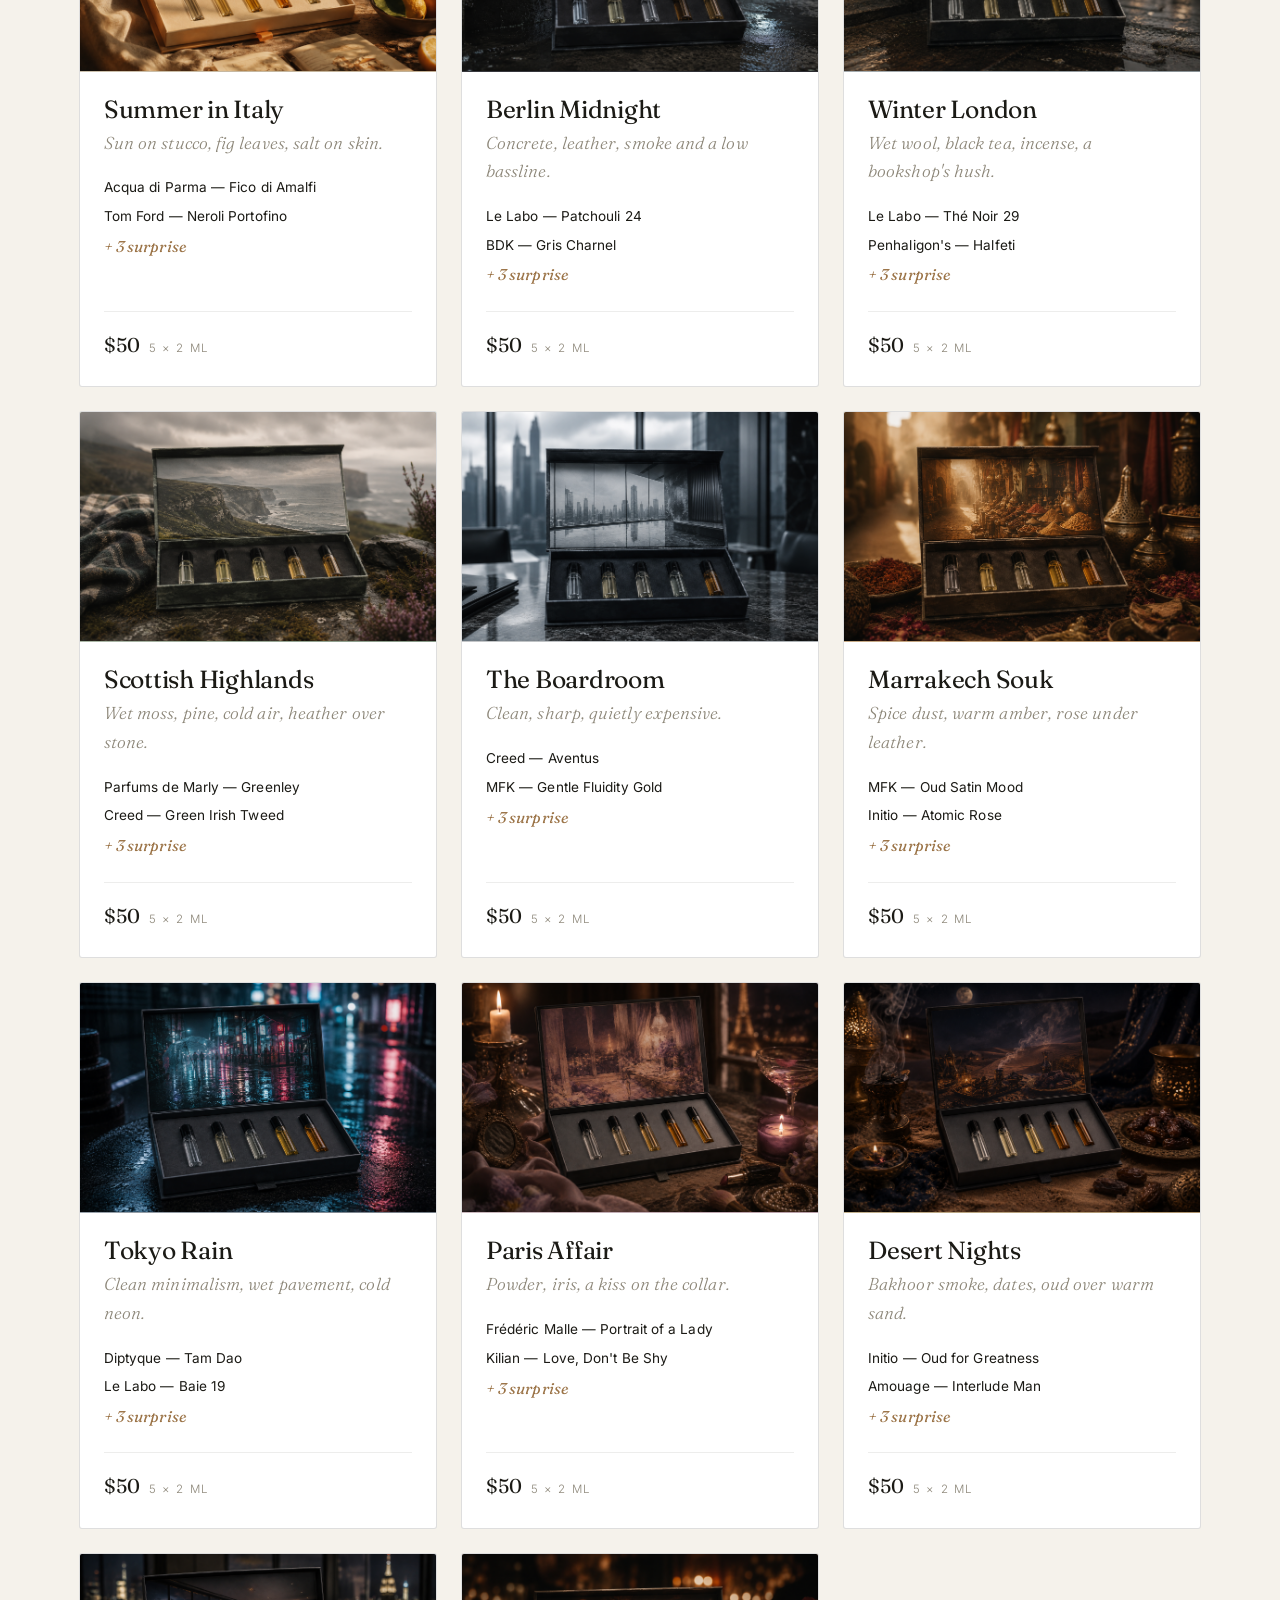
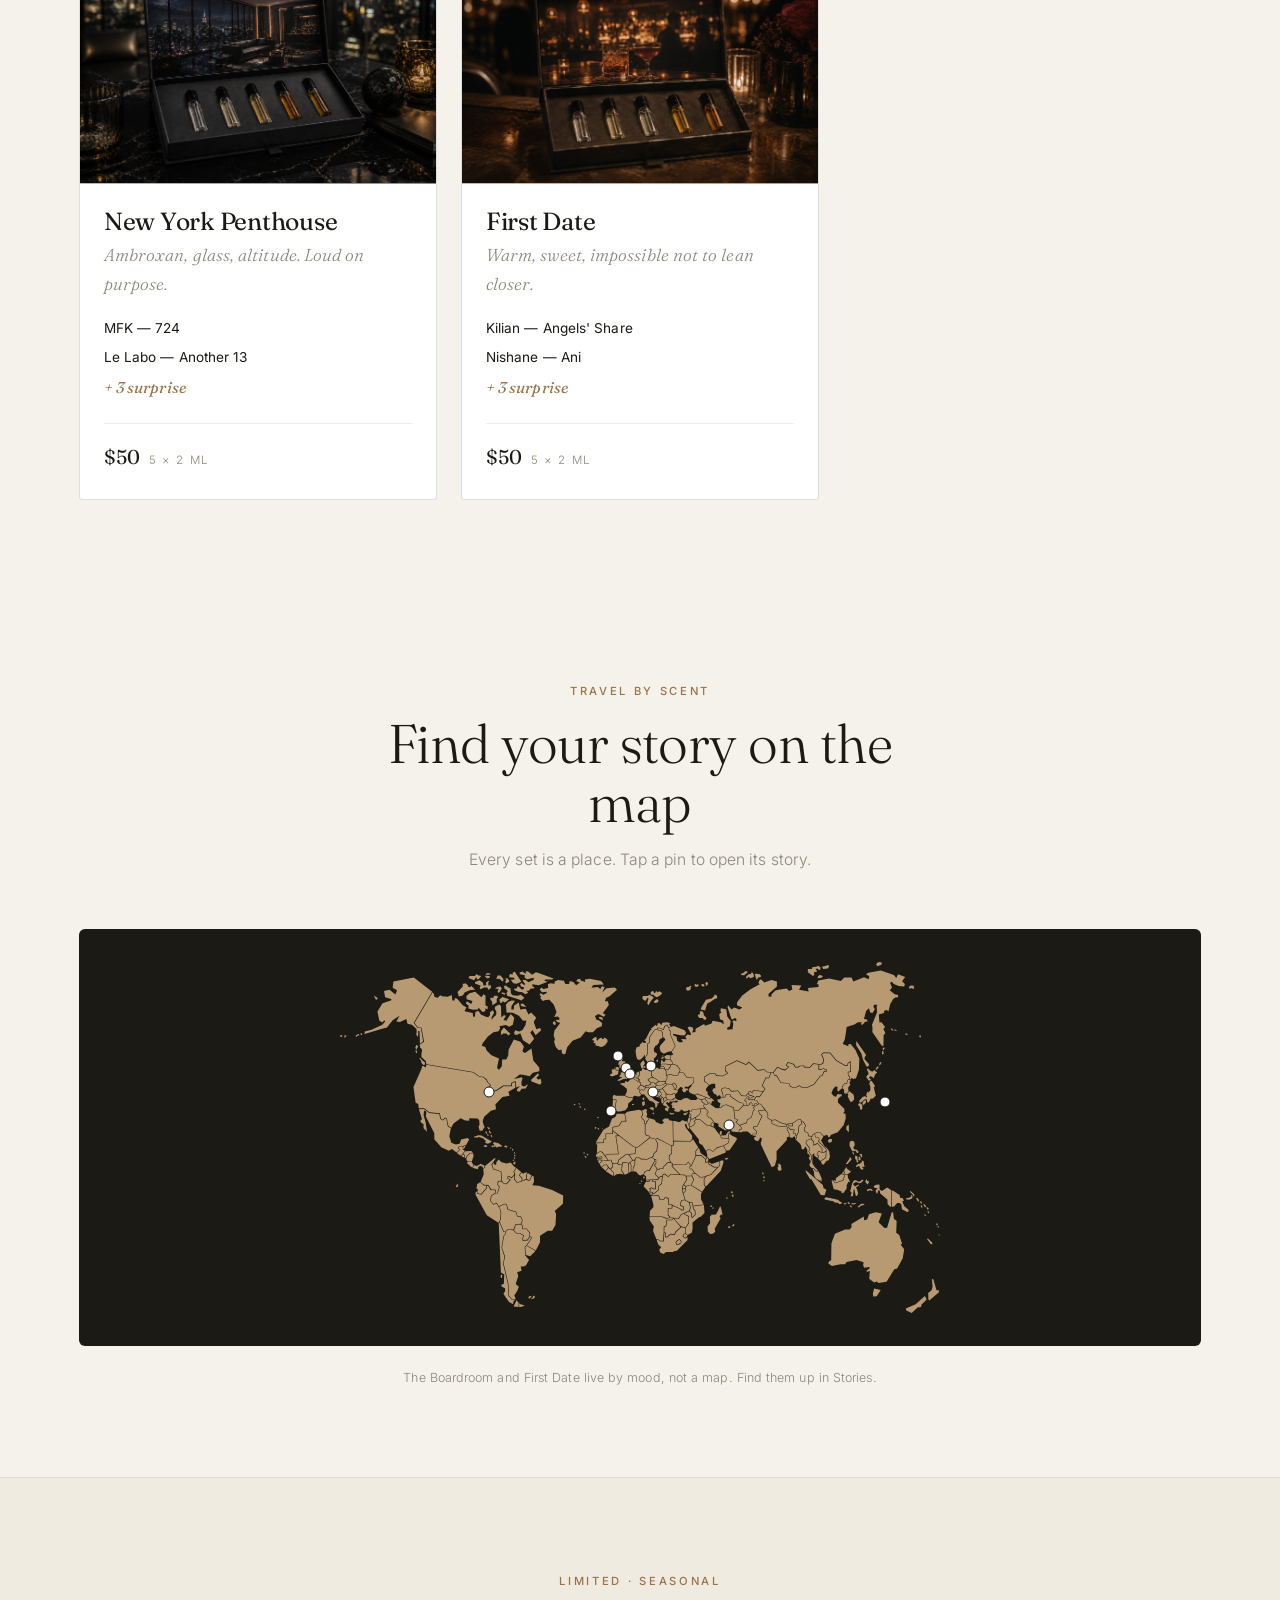
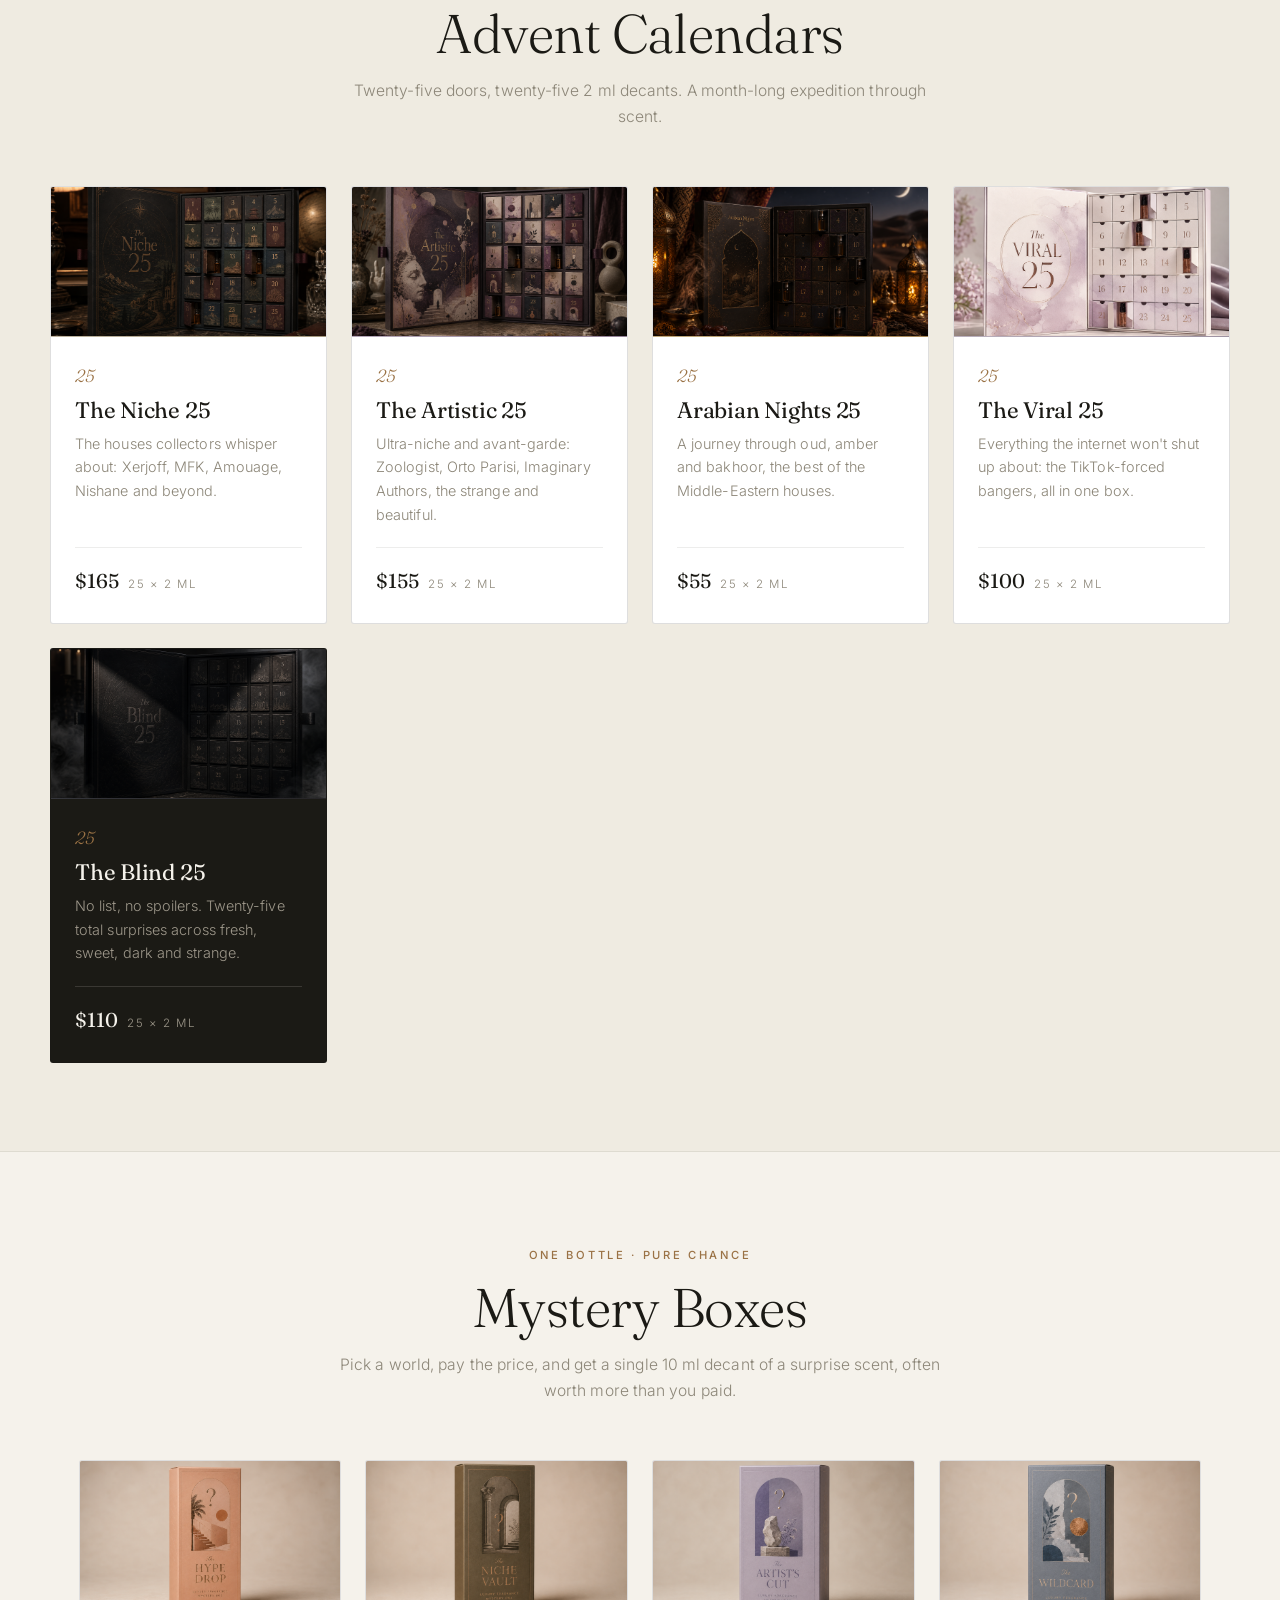
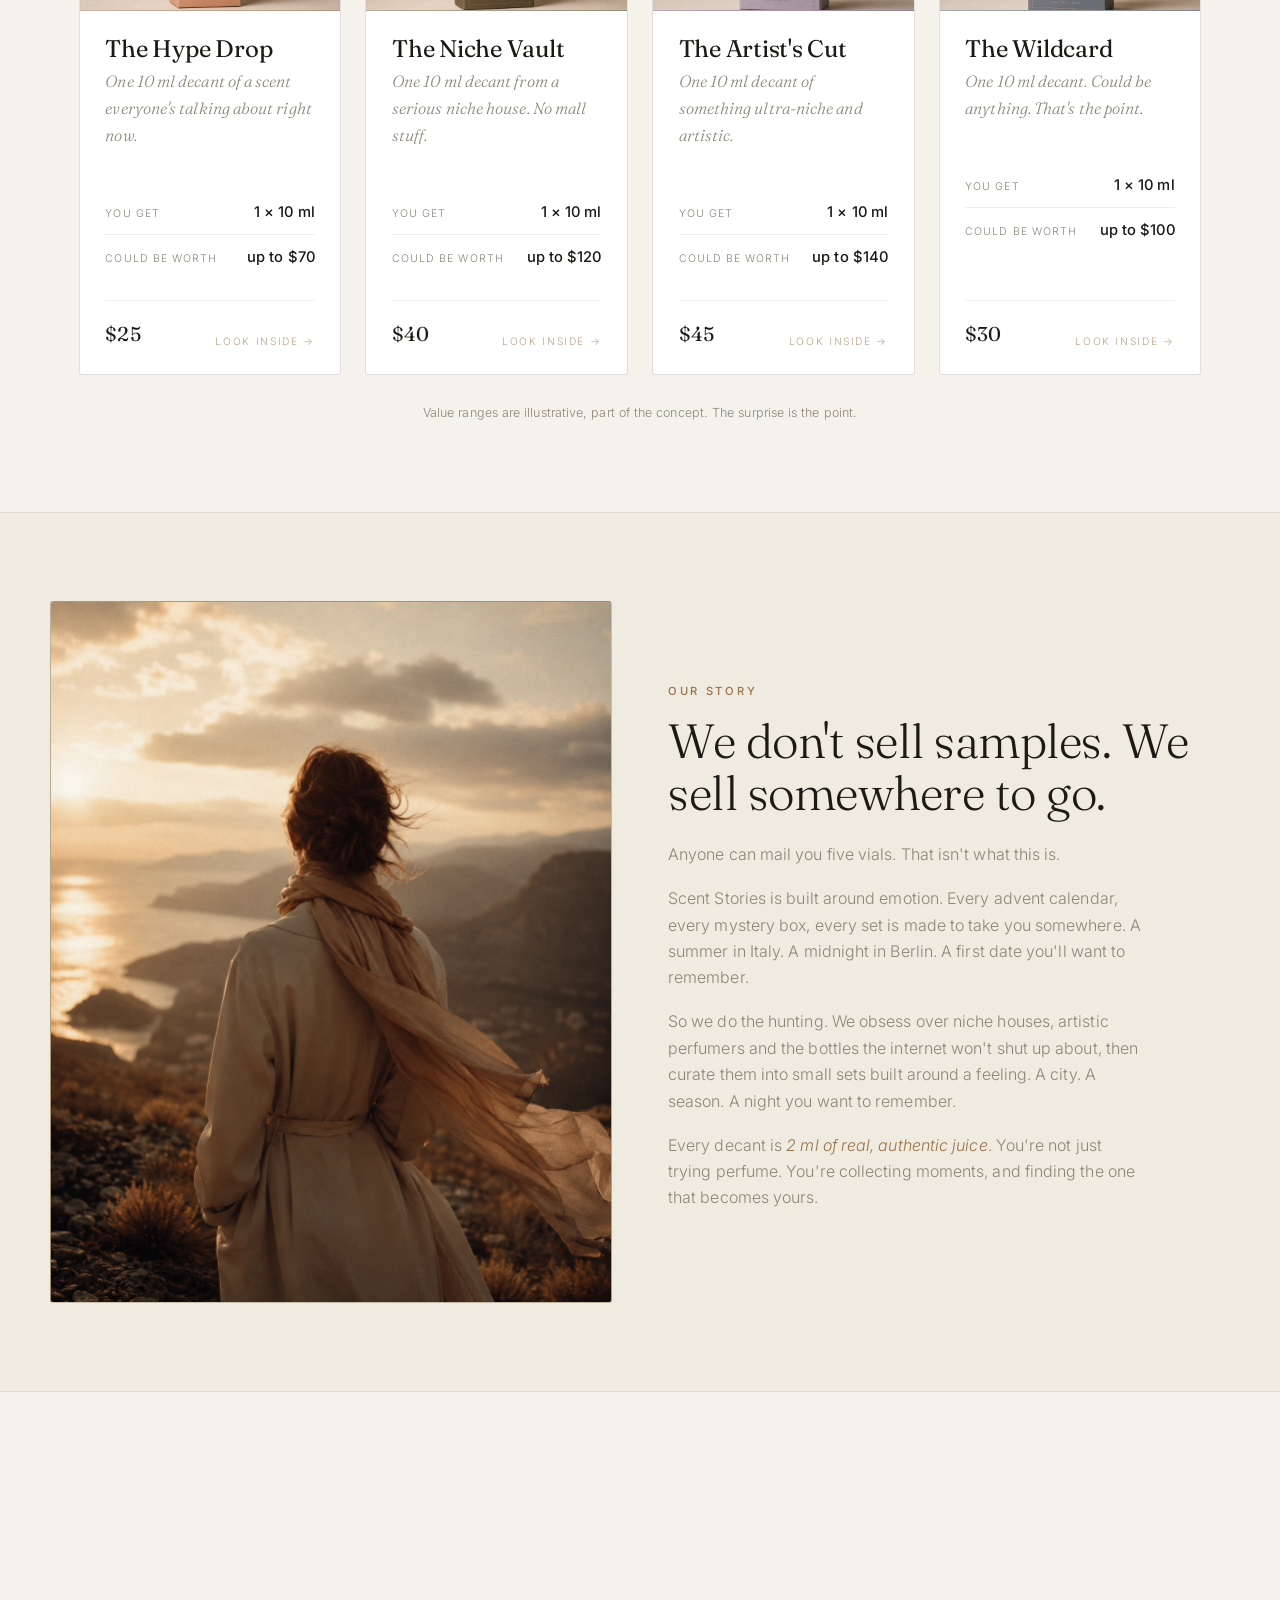
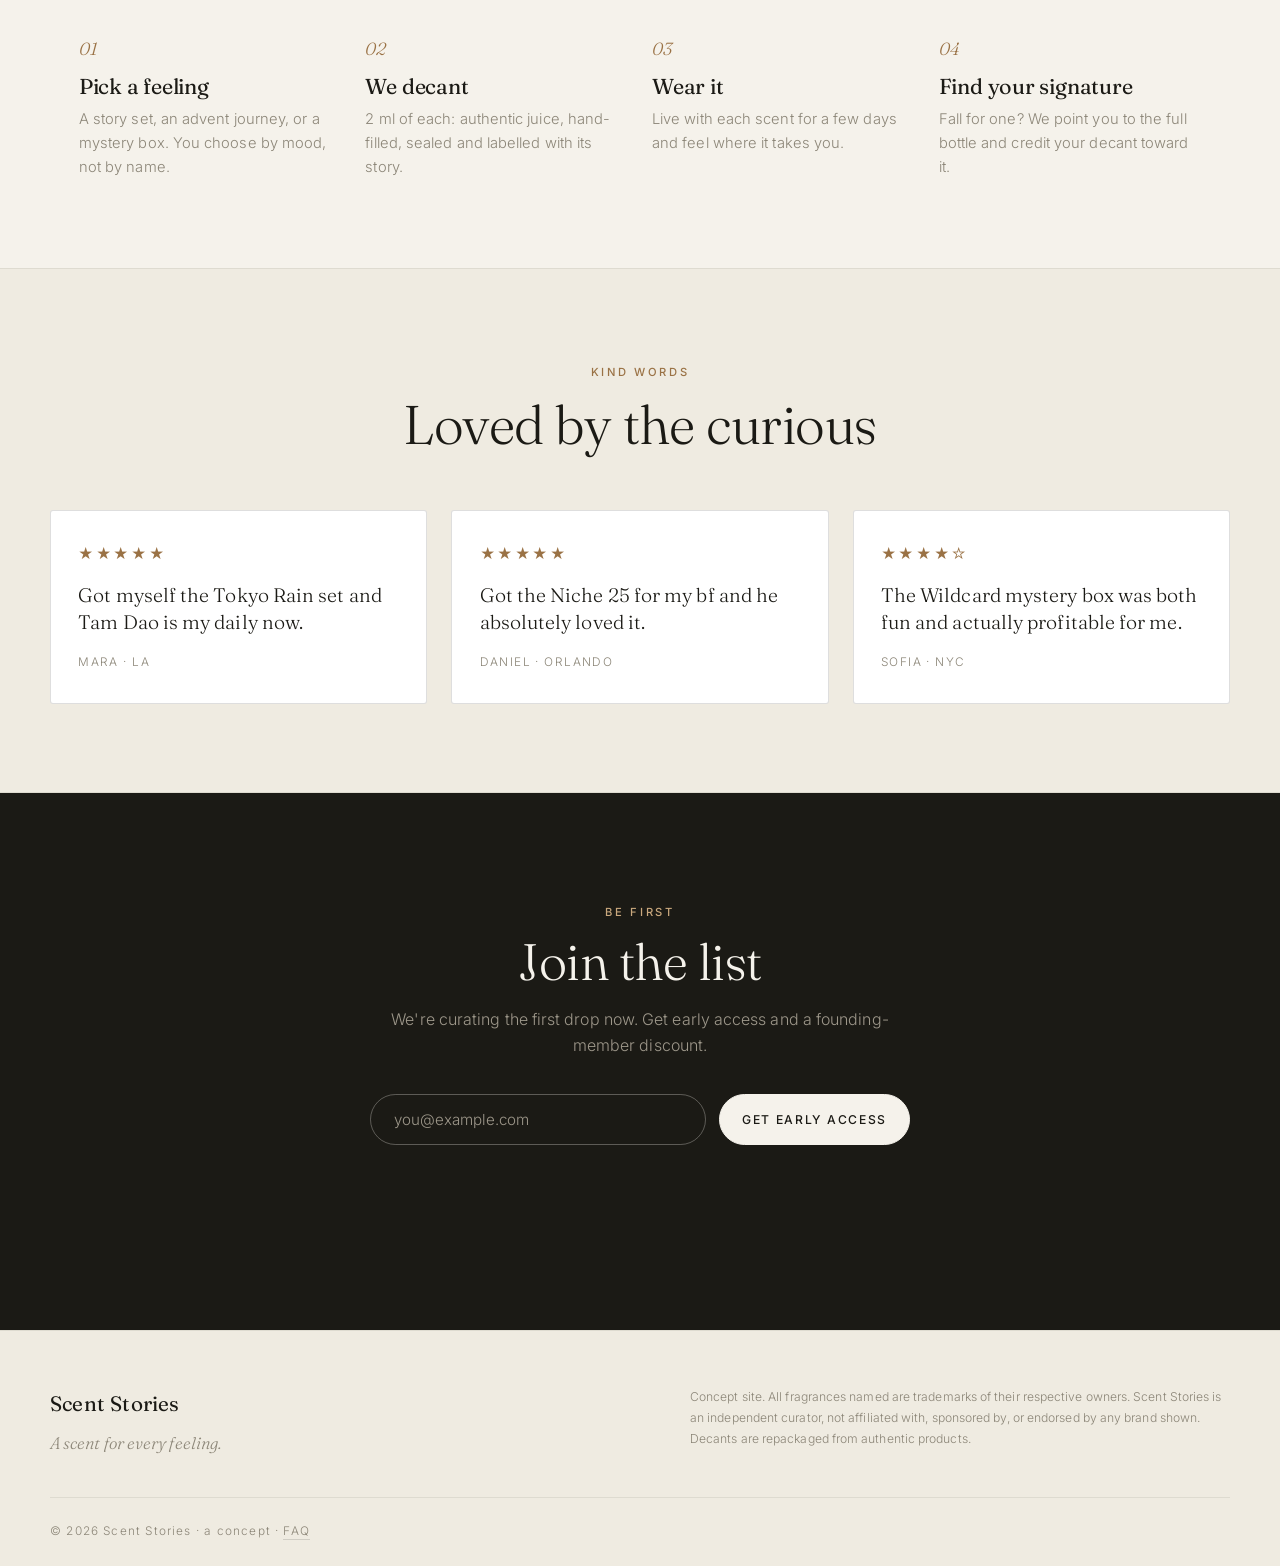
==== commit cfb7091a: "Advent pricing: Arabian Nights 25 $95→$55, The Viral 25 $120→$100 Co-Authored-By: Claude Opus 4.8 <n" ====
--- a/index.html
+++ b/index.html
@@ -240,7 +240,7 @@
         <span class="advent-no">25</span>
         <h3>Arabian Nights 25</h3>
         <p>A journey through oud, amber and bakhoor, the best of the Middle-Eastern houses.</p>
-        <div class="set-foot"><div class="foot-left"><span class="price">$95</span><span class="qty">25 × 2&nbsp;ml</span></div><span class="open-hint">Look inside →</span></div>
+        <div class="set-foot"><div class="foot-left"><span class="price">$55</span><span class="qty">25 × 2&nbsp;ml</span></div><span class="open-hint">Look inside →</span></div>
       </div>
     </article>
     <article class="card advent reveal">
@@ -249,7 +249,7 @@
         <span class="advent-no">25</span>
         <h3>The Viral 25</h3>
         <p>Everything the internet won't shut up about: the TikTok-forced bangers, all in one box.</p>
-        <div class="set-foot"><div class="foot-left"><span class="price">$120</span><span class="qty">25 × 2&nbsp;ml</span></div><span class="open-hint">Look inside →</span></div>
+        <div class="set-foot"><div class="foot-left"><span class="price">$100</span><span class="qty">25 × 2&nbsp;ml</span></div><span class="open-hint">Look inside →</span></div>
       </div>
     </article>
     <article class="card advent advent-dark reveal">
--- a/styles.css
+++ b/styles.css
@@ -271,6 +271,13 @@
   padding:.9em 1.4em;color:var(--ink);font-family:var(--sans);font-size:.95rem}
 .signin-form input:focus{outline:none;border-color:var(--accent)}
 .signin-note{margin-top:1.4rem;font-size:.78rem;color:var(--muted)}
+.auth-form{flex-direction:column;align-items:stretch;gap:.7rem;margin-bottom:1.1rem}
+.auth-form input{width:100%;min-width:0;text-align:left}
+.auth-error{color:#a4392b;font-size:.82rem;margin:.1rem 0 0;text-align:left;line-height:1.4}
+.auth-links{display:flex;justify-content:space-between;gap:1rem 1.5rem;flex-wrap:wrap;font-size:.85rem}
+.auth-links a{color:var(--muted);text-decoration:underline;text-underline-offset:2px;transition:.2s}
+.auth-links a:hover{color:var(--accent)}
+.auth-links a[hidden]{display:none}
 
 .acc-dash{min-height:60vh}
 .dash-head{display:flex;justify-content:space-between;align-items:flex-start;gap:1.5rem;flex-wrap:wrap;
@@ -301,6 +308,11 @@
 .chips{display:flex;flex-wrap:wrap;gap:.5rem;margin-bottom:1.1rem}
 .chip{font-size:.78rem;border:1px solid var(--line);border-radius:999px;padding:.4em .9em;color:var(--ink)}
 .chip-empty{color:var(--muted);font-style:italic}
+.chip-archetype{border-color:var(--accent);color:var(--accent)}
+.fade-in{animation:fadeUp .5s ease both}
+@keyframes fadeUp{from{opacity:0;transform:translateY(12px)}to{opacity:1;transform:none}}
+body{transition:opacity .38s ease}
+body.page-leave{opacity:0}
 .orders-empty{display:flex;flex-direction:column;align-items:flex-start;gap:1rem}
 .dash-signout{margin-top:2.5rem;text-align:center}
 
